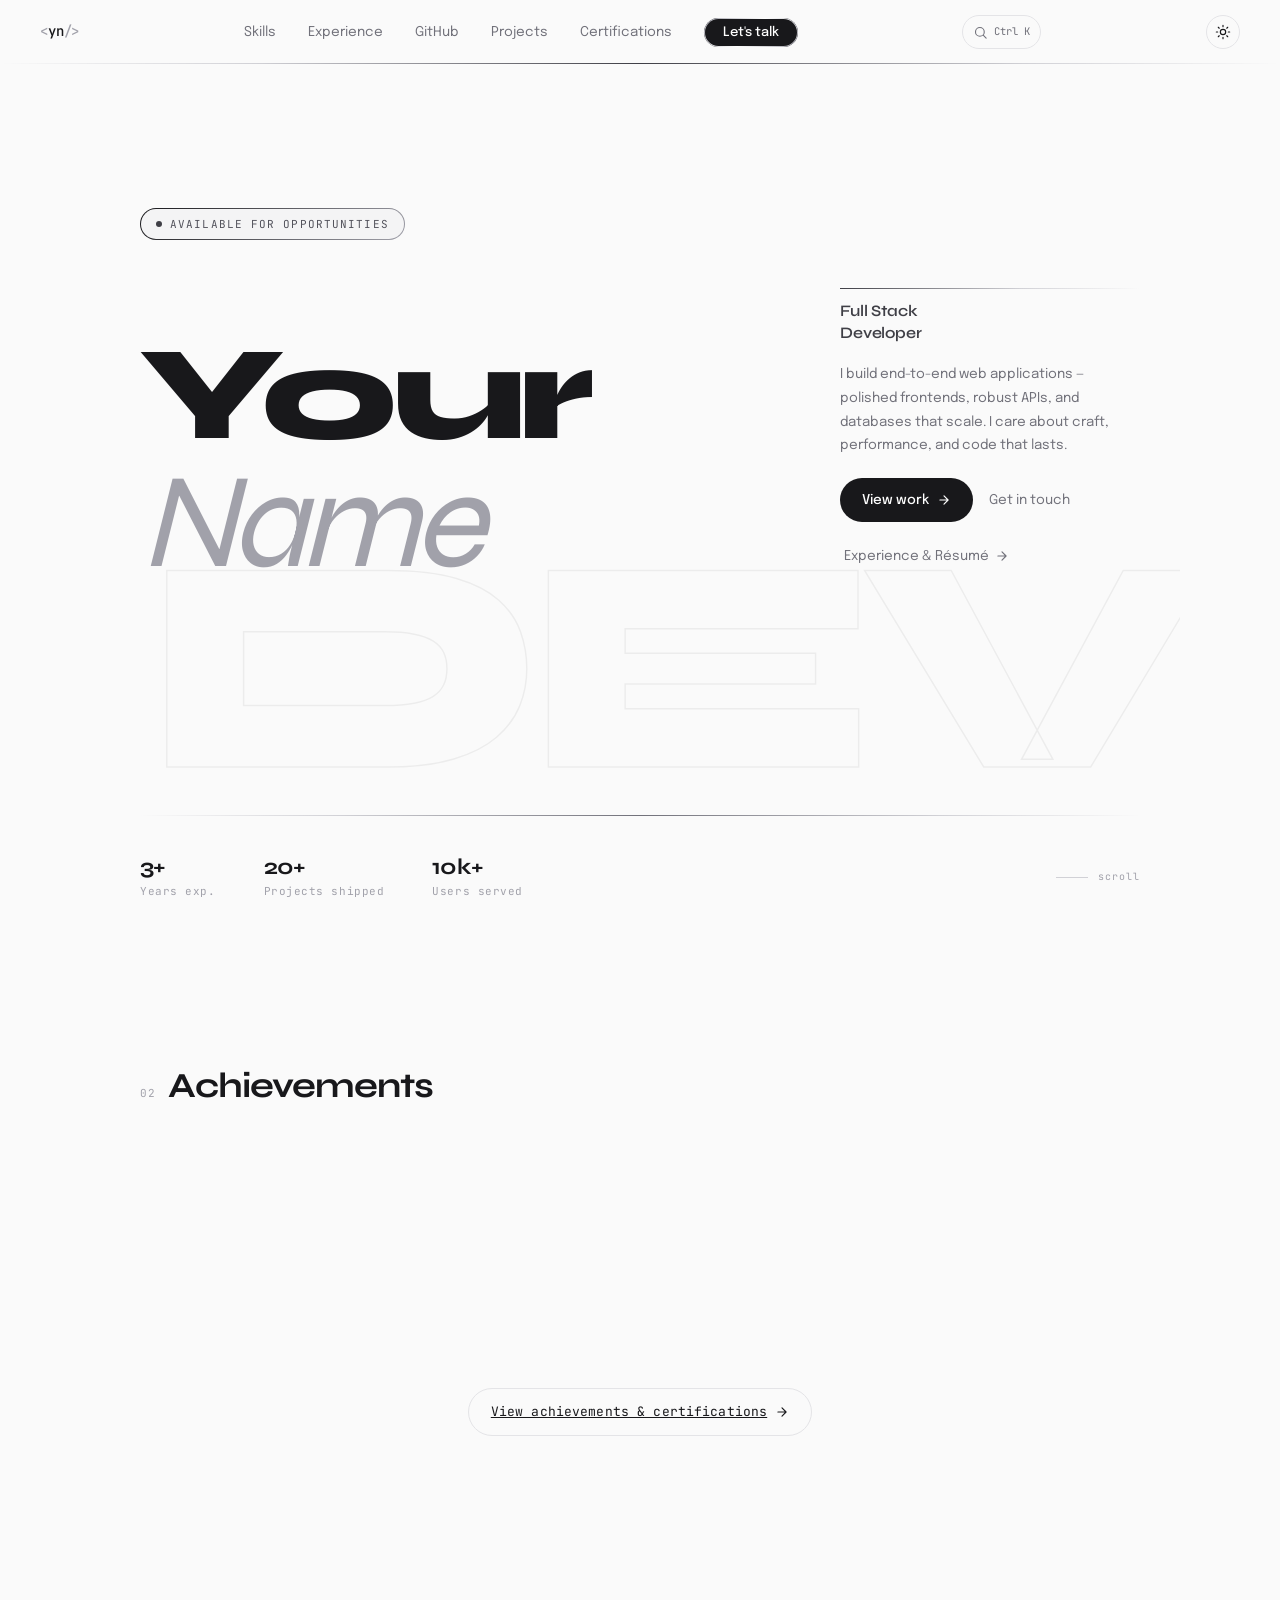
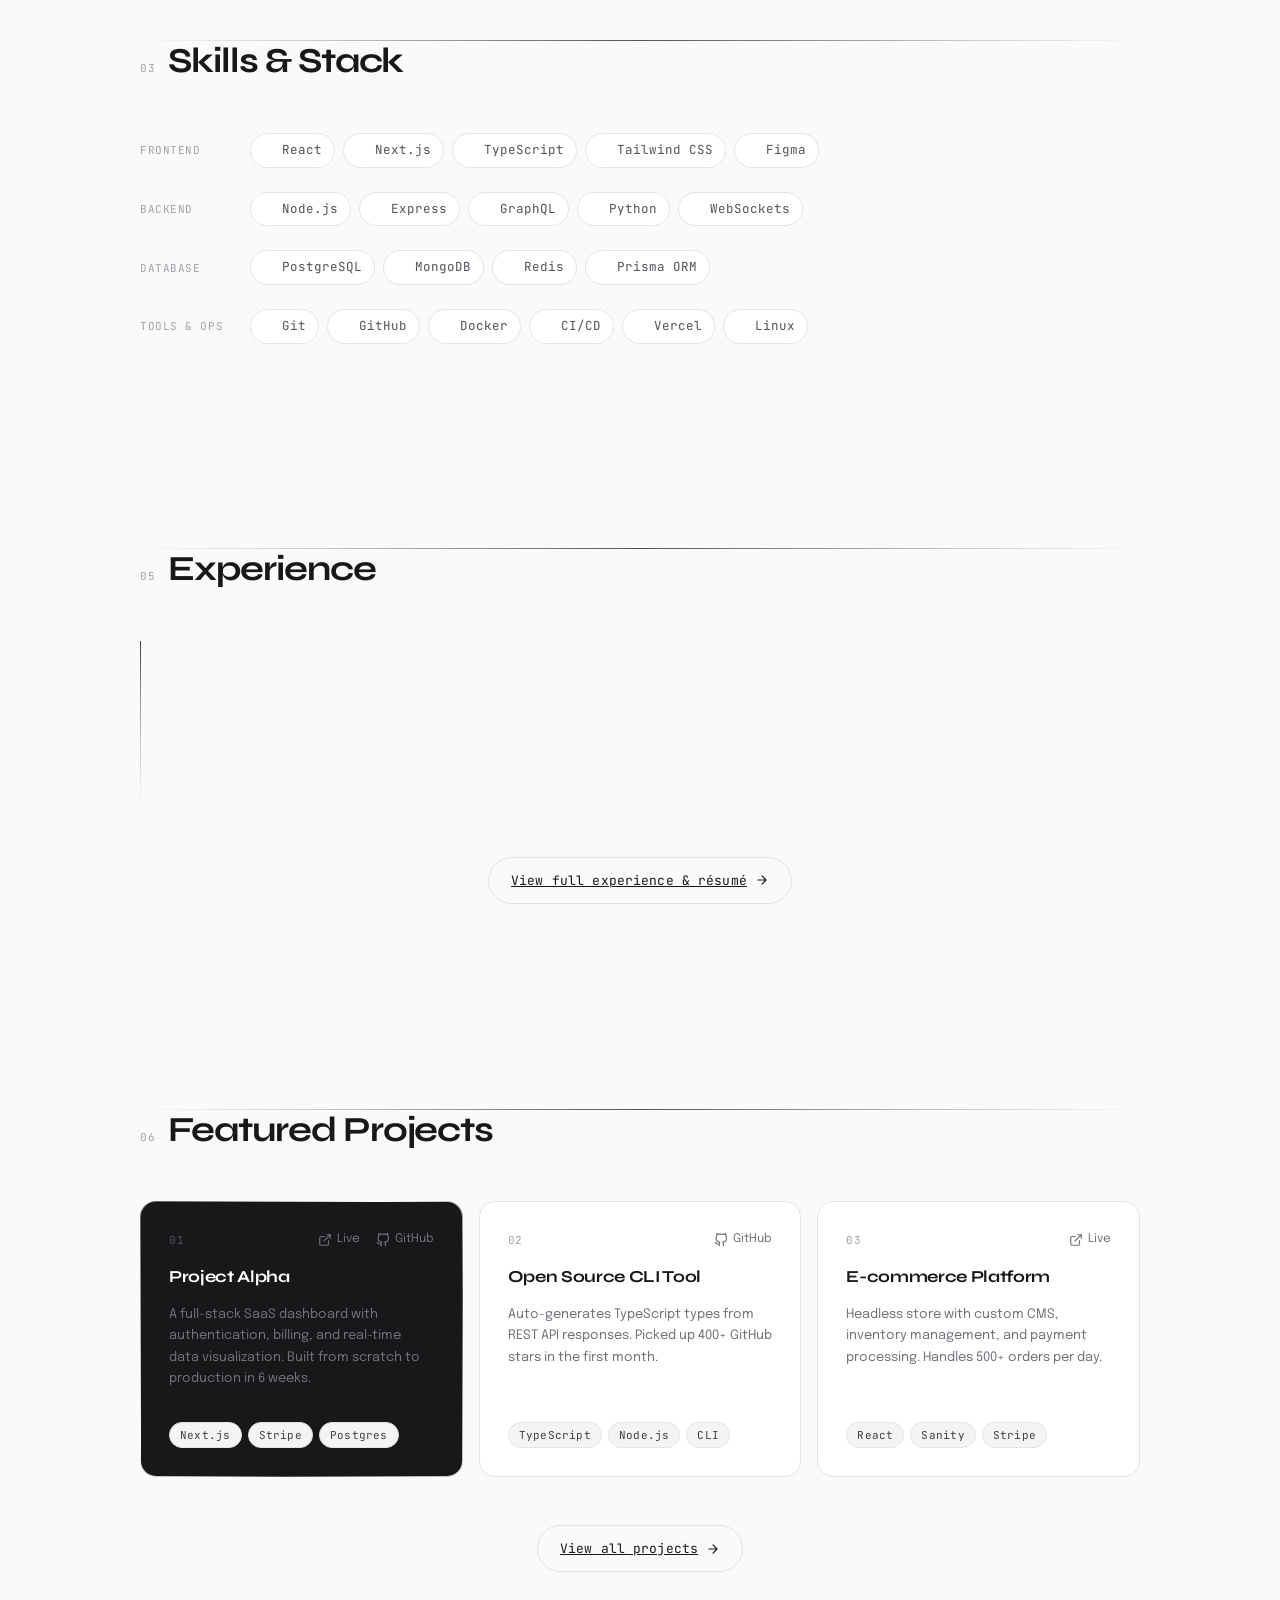
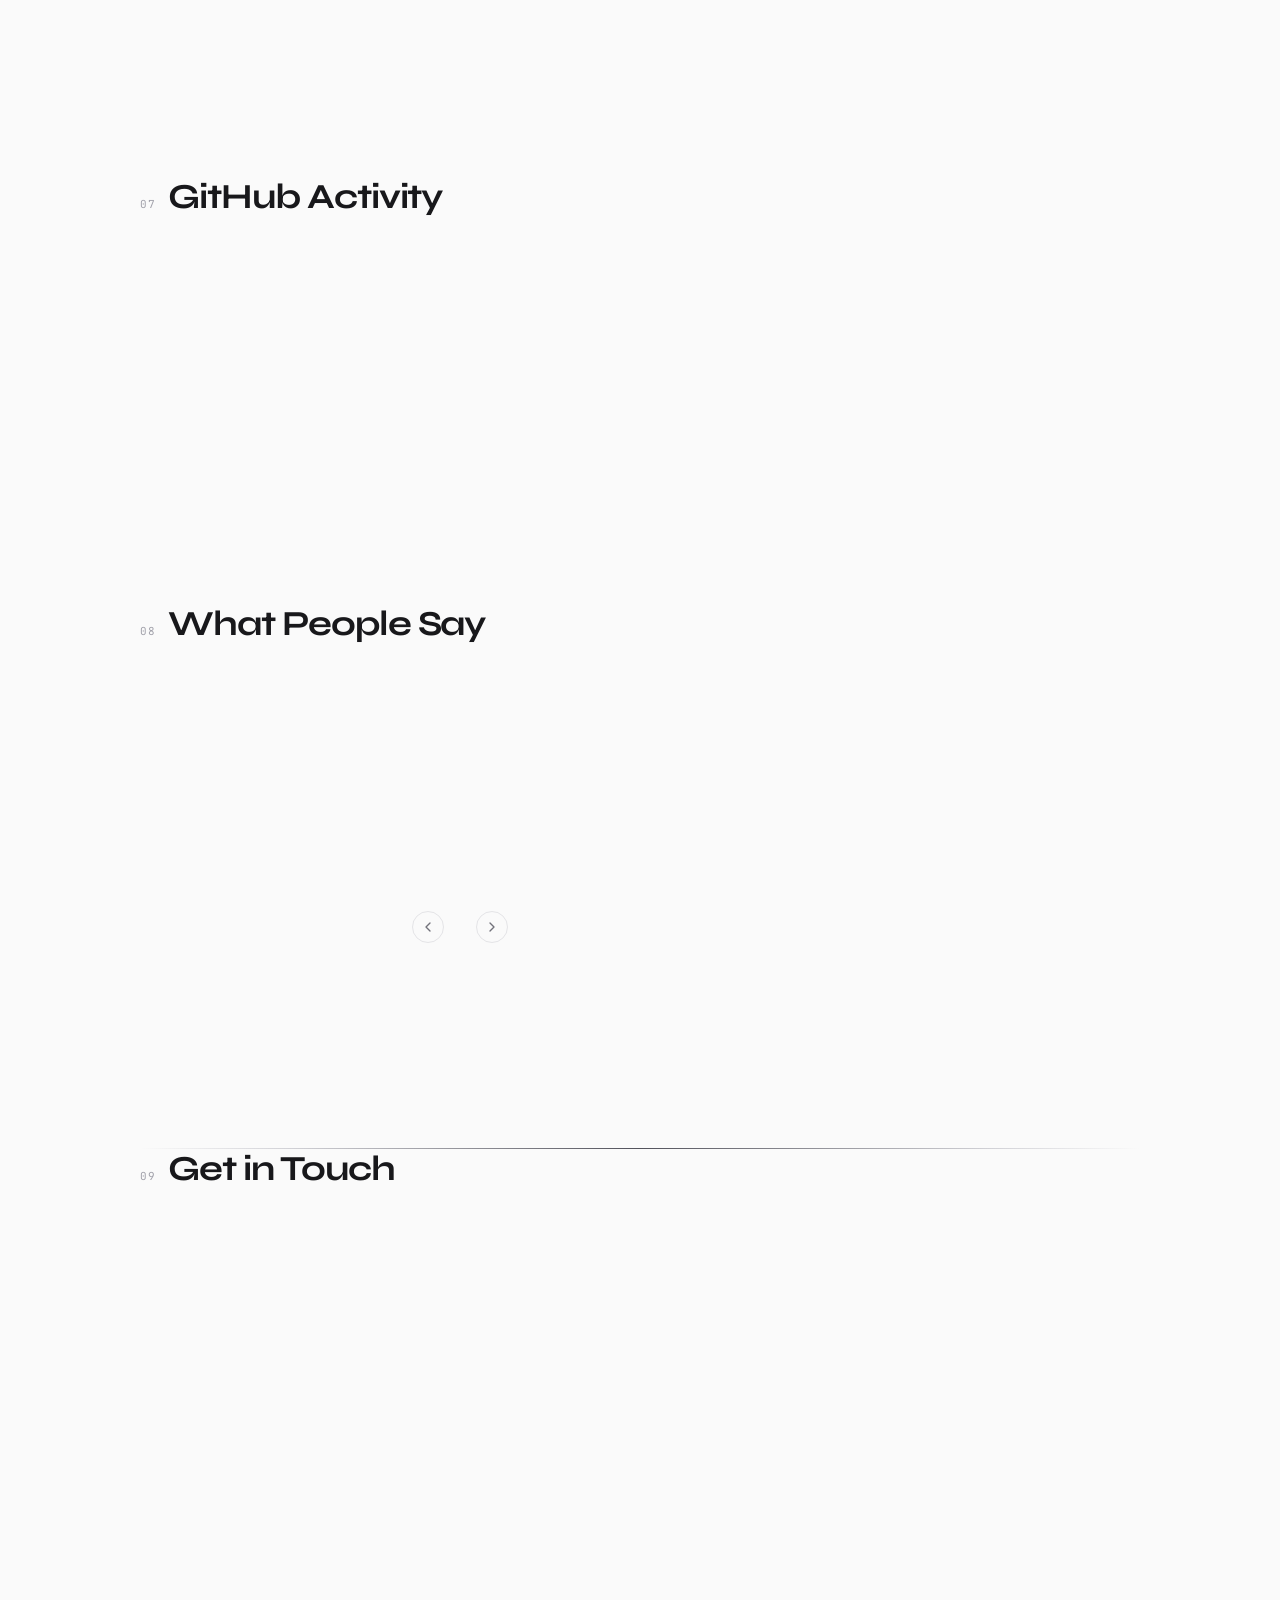
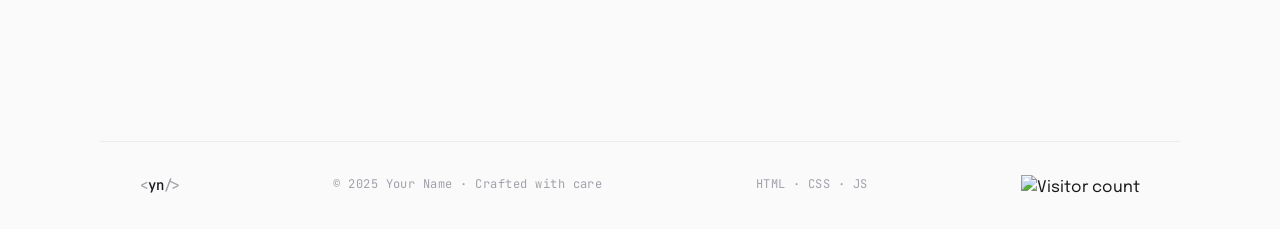
==== index.html @ a0e1646e "first commit" ====
<!DOCTYPE html>
<!--
  ═══════════════════════════════════════════════════════
  index.html — Portfolio Entry Point
  Author   : Your Name
  Purpose  : Part of a multi-page portfolio (split from a single
             long-scroll page so Projects, Certifications, and
             Experience each get their own dedicated page instead
             of competing for space on Home).
  ═══════════════════════════════════════════════════════
-->
<html lang="en">
<head>
  <meta charset="UTF-8" />
  <meta name="viewport" content="width=device-width, initial-scale=1.0" />

  <title>Your Name | Full Stack Developer</title>
  <meta name="description" content="Full Stack Developer specializing in building scalable, elegant web applications with React, Node.js, and PostgreSQL. Available for freelance and full-time opportunities." />
  <meta name="keywords" content="full stack developer, web developer, React, Node.js, JavaScript, TypeScript, PostgreSQL, portfolio, freelance developer" />
  <meta name="author"    content="Your Name" />
  <meta name="robots"    content="index, follow" />
  <link rel="canonical"  href="https://yourportfolio.com/" />

  <meta property="og:type"        content="website" />
  <meta property="og:url"         content="https://yourportfolio.com/" />
  <meta property="og:title"       content="Your Name | Full Stack Developer" />
  <meta property="og:description" content="Full Stack Developer building scalable, elegant web applications. Available for freelance and full-time work." />
  <meta property="og:image"       content="https://yourportfolio.com/og-image.png" />
  <meta property="og:locale"      content="en_US" />
  <meta property="og:site_name"   content="Your Name Portfolio" />

  <meta name="twitter:card"      content="summary_large_image" />
  <meta name="twitter:url"       content="https://yourportfolio.com/" />
  <meta name="twitter:title"     content="Your Name | Full Stack Developer" />
  <meta name="twitter:description" content="Full Stack Developer building scalable, elegant web applications. Available for freelance and full-time work." />
  <meta name="twitter:image"     content="https://yourportfolio.com/og-image.png" />
  <meta name="twitter:image:alt" content="Your Name — Full Stack Developer portfolio" />

  <script type="application/ld+json">
  {
    "@context": "https://schema.org",
    "@type": "Person",
    "name": "Your Name",
    "url": "https://yourportfolio.com",
    "jobTitle": "Full Stack Developer",
    "description": "Full Stack Developer specializing in React, Node.js, and PostgreSQL.",
    "knowsAbout": ["React", "Node.js", "TypeScript", "PostgreSQL", "Docker"],
    "sameAs": [
      "https://github.com/yourusername",
      "https://linkedin.com/in/yourusername"
    ]
  }
  </script>

  <link rel="preconnect" href="https://fonts.googleapis.com" />
  <link rel="preconnect" href="https://fonts.gstatic.com" crossorigin />
  <link href="https://fonts.googleapis.com/css2?family=Syne:wght@400;500;600;700;800&family=Epilogue:ital,wght@0,300;0,400;0,500;1,300;1,400&family=JetBrains+Mono:wght@400;500&display=swap"
        rel="stylesheet" />

  <meta name="theme-color" content="#fafafa" />
  <script src="https://cdn.jsdelivr.net/npm/@emailjs/browser@4/dist/email.min.js"></script>

  <link rel="stylesheet" href="style.css" />
</head>
<body>

  <nav role="navigation" aria-label="Main navigation">

    <!-- Logo / home link — wraps in <a> so it's keyboard-focusable -->
    <a class="nav-logo" href="#hero">
      <span class="logo-bracket">&lt;</span>yn<span class="logo-bracket">/&gt;</span>
    </a>

    <!--
      Nav links list. On Home, in-page sections use "#anchor" hrefs;
      elsewhere they point at "index.html#anchor" or a dedicated page
      (e.g. "projects.html") since that content no longer lives here.
    -->
    <ul class="nav-links" id="navLinks">
      <li><a href="#skills">Skills</a></li>
      <li><a href="experience.html">Experience</a></li>
      <li><a href="#github">GitHub</a></li>
      <li><a href="projects.html">Projects</a></li>
      <li><a href="certifications.html">Certifications</a></li>
      <li><a href="#contact" class="nav-cta">Let's talk</a></li>
    </ul>

    <button class="cmdk-trigger" id="cmdkTrigger" aria-label="Open command palette (Ctrl+K)">
      <svg width="15" height="15" viewBox="0 0 24 24" fill="none" stroke="currentColor"
           stroke-width="1.75" stroke-linecap="round" stroke-linejoin="round" aria-hidden="true">
        <circle cx="11" cy="11" r="7"/>
        <path d="M21 21l-4.3-4.3"/>
      </svg>
      <span class="cmdk-trigger-kbd">Ctrl K</span>
    </button>

    <button class="theme-toggle" id="themeToggle"
            aria-label="Toggle dark mode" aria-pressed="false">
      <svg class="icon-sun" width="16" height="16" viewBox="0 0 24 24" fill="none"
           stroke="currentColor" stroke-width="1.75" stroke-linecap="round" stroke-linejoin="round" aria-hidden="true">
        <circle cx="12" cy="12" r="4"/>
        <path d="M12 2v2M12 20v2M4.93 4.93l1.41 1.41M17.66 17.66l1.41 1.41M2 12h2M20 12h2M4.93 19.07l1.41-1.41M17.66 6.34l1.41-1.41"/>
      </svg>
      <svg class="icon-moon" width="16" height="16" viewBox="0 0 24 24" fill="none"
           stroke="currentColor" stroke-width="1.75" stroke-linecap="round" stroke-linejoin="round" aria-hidden="true">
        <path d="M21 12.79A9 9 0 1 1 11.21 3 7 7 0 0 0 21 12.79z"/>
      </svg>
    </button>

    <button class="hamburger" id="hamburger"
            aria-label="Toggle navigation menu"
            aria-expanded="false">
      <span></span>
      <span></span>
      <span></span>
    </button>

  </nav>

  <main>

<!-- ══════════════════════════════════════
         SECTION 01 — HERO
         The first thing visitors see. Full-viewport height.
         aria-labelledby="hero-name" → the h1 acts as the section's label
         for screen readers, so it reads "hero-name: Your Name" as a landmark.
    ══════════════════════════════════════ -->
    <section id="hero" aria-labelledby="hero-name">

      <!-- Large decorative "DEV" text rendered in CSS as outline-only.
           aria-hidden → purely visual, no semantic meaning -->
      <div class="hero-bg-text" aria-hidden="true">DEV</div>

      <!-- Two-column content grid: name (left) + description panel (right) -->
      <div class="hero-content">

        <!-- Availability status badge with animated dot -->
        <div class="hero-badge">
          <span class="badge-dot"></span>
          Available for opportunities
        </div>

        <!--
          h1 — THE most important SEO element on the page.
          Only one h1 per page. Contains your name (primary keyword for
          personal branding). The <em> creates the italic visual split.
          id="hero-name" → referenced by section's aria-labelledby
        -->
        <h1 id="hero-name" class="hero-name">
          Your<br /><em>Name</em>
        </h1>

        <!-- Right panel: role title, bio, and CTA buttons -->
        <div class="hero-right">

          <!-- Job title — <p> not <h2> since it's decorative, not structural -->
          <p class="hero-role">Full Stack<br />Developer</p>

          <!-- Short bio — keep this punchy, under 30 words -->
          <p class="hero-desc">
            I build end-to-end web applications — polished frontends, robust APIs,
            and databases that scale. I care about craft, performance, and code that lasts.
          </p>

          <!-- Call-to-action buttons -->
          <div class="hero-actions">
            <!-- Primary CTA → leads to Projects section -->
            <a href="#projects" class="btn-primary">
              View work
              <!-- Arrow icon — aria-hidden since the text already describes the action -->
              <svg width="14" height="14" viewBox="0 0 24 24" fill="none"
                   stroke="currentColor" stroke-width="2"
                   stroke-linecap="round" stroke-linejoin="round"
                   aria-hidden="true">
                <path d="M5 12h14M12 5l7 7-7 7"/>
              </svg>
            </a>
            <!-- Secondary CTA → smooth-scrolls to Contact section -->
            <a href="#contact" class="btn-ghost">Get in touch</a>
            <!--
              MULTI-PAGE ADDITION: résumé download now lives on the
              dedicated Experience page (it reads the full job timeline
              to build itself, which no longer lives here on Home) —
              this button just links there instead of calling
              window.print() directly. See experience.html.
            -->
            <a href="experience.html" class="btn-ghost">
              Experience &amp; Résumé
              <svg width="14" height="14" viewBox="0 0 24 24" fill="none"
                   stroke="currentColor" stroke-width="2"
                   stroke-linecap="round" stroke-linejoin="round"
                   aria-hidden="true">
                <path d="M5 12h14M12 5l7 7-7 7"/>
              </svg>
            </a>
          </div>

        </div><!-- /hero-right -->
      </div><!-- /hero-content -->

      <!-- Stats bar + scroll indicator at bottom of hero -->
      <div class="hero-footer">
        <!-- Quick social-proof numbers -->
        <div class="hero-stat">
          <span class="stat-num">3+</span>
          <span class="stat-label">Years exp.</span>
        </div>
        <div class="hero-stat">
          <span class="stat-num">20+</span>
          <span class="stat-label">Projects shipped</span>
        </div>
        <div class="hero-stat">
          <span class="stat-num">10k+</span>
          <span class="stat-label">Users served</span>
        </div>
        <!-- Animated scroll cue — hidden on very small screens (CSS) -->
        <div class="scroll-hint">
          <span class="scroll-line"></span>
          <span>scroll</span>
        </div>
      </div><!-- /hero-footer -->

    </section><!-- /hero -->


    
<!-- ══════════════════════════════════════
         SECTION 02 — ACHIEVEMENTS (Level 5)
         A quick, scannable credibility strip right after the hero —
         before asking anyone to read the full Skills/Experience detail.
         Each badge "unlocks" (pops in) once scrolled into view, staggered
         left-to-right — see initAchievementsReveal() in main.js.
    ══════════════════════════════════════ -->
    <section id="achievements" aria-labelledby="achievements-heading">

      <div class="section-header">
        <span class="section-num">02</span>
        <h2 id="achievements-heading">Achievements</h2>
      </div>

      <!--
        Icons are inline SVG (same stroke-based style as every other
        icon on this page) instead of emoji — emoji render inconsistently
        across OSes/browsers and read as less polished on a professional
        portfolio.
      -->
      <div class="achievements-strip">

        <div class="achievement-badge">
          <div class="achievement-icon" aria-hidden="true">
            <svg width="22" height="22" viewBox="0 0 24 24" fill="none" stroke="currentColor" stroke-width="1.75" stroke-linecap="round" stroke-linejoin="round">
              <path d="M8.5 14.5A2.5 2.5 0 0 0 11 12c0-1.38-.5-2-1-3-1.072-2.143-.224-4.054 2-6 .5 2.5 2 4.9 4 6.5 2 1.6 3 3.5 3 5.5a7 7 0 1 1-14 0c0-1.153.433-2.294 1-3a2.5 2.5 0 0 0 2.5 2.5z"/>
            </svg>
          </div>
          <h3 class="achievement-title">100 Days of Code</h3>
          <p class="achievement-desc">Shipped something and posted about it every day for over 3 months straight.</p>
        </div>

        <div class="achievement-badge">
          <div class="achievement-icon" aria-hidden="true">
            <svg width="22" height="22" viewBox="0 0 24 24" fill="none" stroke="currentColor" stroke-width="1.75" stroke-linecap="round" stroke-linejoin="round">
              <line x1="6" y1="3" x2="6" y2="15"/>
              <circle cx="18" cy="6" r="3"/>
              <circle cx="6" cy="18" r="3"/>
              <path d="M18 9a9 9 0 0 1-9 9"/>
            </svg>
          </div>
          <h3 class="achievement-title">Open Source Contributor</h3>
          <p class="achievement-desc">Published a CLI tool as open source — see the case study on the <a href="projects.html">Projects page</a>.</p>
        </div>

        <div class="achievement-badge">
          <div class="achievement-icon" aria-hidden="true">
            <svg width="22" height="22" viewBox="0 0 24 24" fill="none" stroke="currentColor" stroke-width="1.75" stroke-linecap="round" stroke-linejoin="round">
              <path d="M12 2v6M12 22v-6M4.93 4.93l4.24 4.24M14.83 14.83l4.24 4.24M2 12h6M16 12h6M4.93 19.07l4.24-4.24M14.83 9.17l4.24-4.24"/>
            </svg>
          </div>
          <h3 class="achievement-title">4 Portfolio Iterations</h3>
          <p class="achievement-desc">Rebuilt this site top-to-bottom four times, chasing a genuinely better version each time.</p>
        </div>

        <div class="achievement-badge">
          <div class="achievement-icon" aria-hidden="true">
            <svg width="22" height="22" viewBox="0 0 24 24" fill="none" stroke="currentColor" stroke-width="1.75" stroke-linecap="round" stroke-linejoin="round">
              <path d="M13 2L3 14h9l-1 8 10-12h-9l1-8z"/>
            </svg>
          </div>
          <h3 class="achievement-title">Hackathon Ready</h3>
          <p class="achievement-desc">Missed my first hackathon window — used the momentum to level up this portfolio instead.</p>
        </div>

      </div><!-- /achievements-strip -->
    
      <div class="teaser-cta">
        <a class="teaser-cta-link" href="certifications.html">
          View achievements &amp; certifications
          <svg width="14" height="14" viewBox="0 0 24 24" fill="none" stroke="currentColor" stroke-width="2" stroke-linecap="round" stroke-linejoin="round" aria-hidden="true">
            <path d="M5 12h14M12 5l7 7-7 7"/>
          </svg>
        </a>
      </div>
    </section><!-- /achievements -->


    
<!-- ══════════════════════════════════════
         SECTION — SKILLS (Home teaser)
         MULTI-PAGE ADDITION: replaces the old 4-card proficiency grid
         with a compact, grouped icon strip. There's no dedicated Skills
         page to link out to — this simplified view *is* the whole
         thing, just without the self-rated 1-5 bars, which didn't earn
         their space back on a page meant to convert, not audit.
         syncSkillIcons() in main.js still rebuilds each icon's src on
         theme toggle via the same data-icon attribute as before.
    ══════════════════════════════════════ -->
    <section id="skills" aria-labelledby="skills-heading">

      <div class="section-header">
        <span class="section-num">03</span>
        <h2 id="skills-heading">Skills &amp; Stack</h2>
      </div>

      <div class="skills-strip">
        <div class="skills-strip-group">
          <span class="skills-strip-label">Frontend</span>
          <span class="skills-strip-chips">
          <span class="skill-chip">
            <img class="skill-chip-icon skill-row-icon" data-icon="react" src="https://skillicons.dev/icons?i=react&theme=light" alt="" width="16" height="16" loading="lazy" />
            React
          </span>
          <span class="skill-chip">
            <img class="skill-chip-icon skill-row-icon" data-icon="nextjs" src="https://skillicons.dev/icons?i=nextjs&theme=light" alt="" width="16" height="16" loading="lazy" />
            Next.js
          </span>
          <span class="skill-chip">
            <img class="skill-chip-icon skill-row-icon" data-icon="ts" src="https://skillicons.dev/icons?i=ts&theme=light" alt="" width="16" height="16" loading="lazy" />
            TypeScript
          </span>
          <span class="skill-chip">
            <img class="skill-chip-icon skill-row-icon" data-icon="tailwind" src="https://skillicons.dev/icons?i=tailwind&theme=light" alt="" width="16" height="16" loading="lazy" />
            Tailwind CSS
          </span>
          <span class="skill-chip">
            <img class="skill-chip-icon skill-row-icon" data-icon="figma" src="https://skillicons.dev/icons?i=figma&theme=light" alt="" width="16" height="16" loading="lazy" />
            Figma
          </span>
          </span>
        </div>

        <div class="skills-strip-group">
          <span class="skills-strip-label">Backend</span>
          <span class="skills-strip-chips">
          <span class="skill-chip">
            <img class="skill-chip-icon skill-row-icon" data-icon="nodejs" src="https://skillicons.dev/icons?i=nodejs&theme=light" alt="" width="16" height="16" loading="lazy" />
            Node.js
          </span>
          <span class="skill-chip">
            <img class="skill-chip-icon skill-row-icon" data-icon="express" src="https://skillicons.dev/icons?i=express&theme=light" alt="" width="16" height="16" loading="lazy" />
            Express
          </span>
          <span class="skill-chip">
            <img class="skill-chip-icon skill-row-icon" data-icon="graphql" src="https://skillicons.dev/icons?i=graphql&theme=light" alt="" width="16" height="16" loading="lazy" />
            GraphQL
          </span>
          <span class="skill-chip">
            <img class="skill-chip-icon skill-row-icon" data-icon="py" src="https://skillicons.dev/icons?i=py&theme=light" alt="" width="16" height="16" loading="lazy" />
            Python
          </span>
          <span class="skill-chip">
            <img class="skill-chip-icon skill-row-icon" data-icon="socketio" src="https://skillicons.dev/icons?i=socketio&theme=light" alt="" width="16" height="16" loading="lazy" />
            WebSockets
          </span>
          </span>
        </div>

        <div class="skills-strip-group">
          <span class="skills-strip-label">Database</span>
          <span class="skills-strip-chips">
          <span class="skill-chip">
            <img class="skill-chip-icon skill-row-icon" data-icon="postgres" src="https://skillicons.dev/icons?i=postgres&theme=light" alt="" width="16" height="16" loading="lazy" />
            PostgreSQL
          </span>
          <span class="skill-chip">
            <img class="skill-chip-icon skill-row-icon" data-icon="mongodb" src="https://skillicons.dev/icons?i=mongodb&theme=light" alt="" width="16" height="16" loading="lazy" />
            MongoDB
          </span>
          <span class="skill-chip">
            <img class="skill-chip-icon skill-row-icon" data-icon="redis" src="https://skillicons.dev/icons?i=redis&theme=light" alt="" width="16" height="16" loading="lazy" />
            Redis
          </span>
          <span class="skill-chip">
            <img class="skill-chip-icon skill-row-icon" data-icon="prisma" src="https://skillicons.dev/icons?i=prisma&theme=light" alt="" width="16" height="16" loading="lazy" />
            Prisma ORM
          </span>
          </span>
        </div>

        <div class="skills-strip-group">
          <span class="skills-strip-label">Tools &amp; Ops</span>
          <span class="skills-strip-chips">
          <span class="skill-chip">
            <img class="skill-chip-icon skill-row-icon" data-icon="git" src="https://skillicons.dev/icons?i=git&theme=light" alt="" width="16" height="16" loading="lazy" />
            Git
          </span>
          <span class="skill-chip">
            <img class="skill-chip-icon skill-row-icon" data-icon="github" src="https://skillicons.dev/icons?i=github&theme=light" alt="" width="16" height="16" loading="lazy" />
            GitHub
          </span>
          <span class="skill-chip">
            <img class="skill-chip-icon skill-row-icon" data-icon="docker" src="https://skillicons.dev/icons?i=docker&theme=light" alt="" width="16" height="16" loading="lazy" />
            Docker
          </span>
          <span class="skill-chip">
            <img class="skill-chip-icon skill-row-icon" data-icon="actions" src="https://skillicons.dev/icons?i=actions&theme=light" alt="" width="16" height="16" loading="lazy" />
            CI/CD
          </span>
          <span class="skill-chip">
            <img class="skill-chip-icon skill-row-icon" data-icon="vercel" src="https://skillicons.dev/icons?i=vercel&theme=light" alt="" width="16" height="16" loading="lazy" />
            Vercel
          </span>
          <span class="skill-chip">
            <img class="skill-chip-icon skill-row-icon" data-icon="linux" src="https://skillicons.dev/icons?i=linux&theme=light" alt="" width="16" height="16" loading="lazy" />
            Linux
          </span>
          </span>
        </div>
      </div><!-- /skills-strip -->
    </section><!-- /skills -->


    
<!-- ══════════════════════════════════════
         SECTION — EXPERIENCE (Home teaser)
         MULTI-PAGE ADDITION: shows only the current role. The full
         reverse-chronological timeline (plus every past role's Key
         achievements toggle, plus the downloadable résumé) lives on
         the dedicated Experience page — see experience.html.
    ══════════════════════════════════════ -->
    <section id="experience" aria-labelledby="exp-heading">

      <div class="section-header">
        <span class="section-num">05</span>
        <h2 id="exp-heading">Experience</h2>
      </div>

      <div class="timeline">
<article class="exp-item exp-item--current fade-in">
          <!-- Numbered badge on the timeline line -->
          <div class="exp-badge" aria-hidden="true">01</div>
          <!-- Role title + date range on same row, wraps on mobile -->
          <div class="exp-meta">
            <h3 class="exp-role">
              Full Stack Developer
              <span class="exp-current-tag">Current</span>
            </h3>
            <span class="exp-period">2023 — Present</span>
          </div>
          <p class="exp-company">Company Name · Full-time</p>
          <p class="exp-desc">
            Built and maintained multiple client-facing applications from scratch.
            Led frontend architecture decisions, optimized API response times by 40%,
            and shipped a real-time notification system used by 10k+ users.
          </p>
          <!-- Tech stack tags for this role -->
          <div class="exp-tags">
            <span class="tag">React</span>
            <span class="tag">Node.js</span>
            <span class="tag">PostgreSQL</span>
            <span class="tag">Docker</span>
          </div>

          <!--
            KEY ACHIEVEMENTS — Level 4.1 addition
            Collapsed by default; tapping the toggle reveals 2-3 concrete,
            specific wins beyond the one-paragraph summary above. Same
            0fr→1fr grid animation as the case study accordion, for the
            same reason: no JS height-measuring needed.
          -->
        </article>
      </div><!-- /timeline -->

      <div class="teaser-cta">
        <a class="teaser-cta-link" href="experience.html">
          View full experience &amp; résumé
          <svg width="14" height="14" viewBox="0 0 24 24" fill="none" stroke="currentColor" stroke-width="2" stroke-linecap="round" stroke-linejoin="round" aria-hidden="true">
            <path d="M5 12h14M12 5l7 7-7 7"/>
          </svg>
        </a>
      </div>
    </section><!-- /experience -->


    
    <!-- ══════════════════════════════════════
         SECTION — PROJECTS (Home teaser)
         MULTI-PAGE ADDITION: shows featured projects only, with case
         study buttons removed — the full grid (with category filters
         and every case study) lives on the dedicated Projects page.
    ══════════════════════════════════════ -->
    <section id="projects" aria-labelledby="projects-heading">

      <div class="section-header">
        <span class="section-num">06</span>
        <h2 id="projects-heading">Featured Projects</h2>
      </div>

      <div class="projects-grid">
<article class="project-card project-card--featured" data-category="fullstack frontend backend">
          <div class="project-header">
            <span class="project-num">01</span>
            <div class="project-links">
              <!-- target="_blank" opens in new tab; rel="noopener" prevents
                   the new tab from accessing window.opener (security best practice) -->
              <a href="#" class="project-link" target="_blank"
                 rel="noopener noreferrer" aria-label="View Project Alpha live site">
                <svg width="14" height="14" viewBox="0 0 24 24" fill="none"
                     stroke="currentColor" stroke-width="2"
                     stroke-linecap="round" stroke-linejoin="round">
                  <path d="M18 13v6a2 2 0 0 1-2 2H5a2 2 0 0 1-2-2V8a2 2 0 0 1 2-2h6"/>
                  <polyline points="15 3 21 3 21 9"/>
                  <line x1="10" y1="14" x2="21" y2="3"/>
                </svg>
                Live
              </a>
              <a href="#" class="project-link" target="_blank"
                 rel="noopener noreferrer" aria-label="View Project Alpha on GitHub">
                <svg width="14" height="14" viewBox="0 0 24 24" fill="none"
                     stroke="currentColor" stroke-width="2"
                     stroke-linecap="round" stroke-linejoin="round">
                  <path d="M9 19c-5 1.5-5-2.5-7-3m14 6v-3.87a3.37 3.37 0 0 0-.94-2.61c3.14-.35 6.44-1.54 6.44-7A5.44 5.44 0 0 0 20 4.77 5.07 5.07 0 0 0 19.91 1S18.73.65 16 2.48a13.38 13.38 0 0 0-7 0C6.27.65 5.09 1 5.09 1A5.07 5.07 0 0 0 5 4.77a5.44 5.44 0 0 0-1.5 3.78c0 5.42 3.3 6.61 6.44 7A3.37 3.37 0 0 0 9 18.13V22"/>
                </svg>
                GitHub
              </a>
            </div>
          </div>
          <h3 class="project-title">Project Alpha</h3>
          <p class="project-desc">
            A full-stack SaaS dashboard with authentication, billing, and real-time
            data visualization. Built from scratch to production in 6 weeks.
          </p>
          <div class="exp-tags">
            <span class="tag">Next.js</span>
            <span class="tag">Stripe</span>
            <span class="tag">Postgres</span>
          </div>
          <!--
            CASE STUDY — Level 4 addition
            The button opens #caseStudyModal and copies in the hidden
            .case-study-content block below it. Kept inside the same
            <article> as its project so the two never drift out of
            sync when cards are reordered or duplicated for new projects.
          -->
        </article>


<article class="project-card" data-category="backend opensource">
          <div class="project-header">
            <span class="project-num">02</span>
            <div class="project-links">
              <a href="#" class="project-link" target="_blank"
                 rel="noopener noreferrer" aria-label="View CLI Tool on GitHub">
                <svg width="14" height="14" viewBox="0 0 24 24" fill="none"
                     stroke="currentColor" stroke-width="2"
                     stroke-linecap="round" stroke-linejoin="round">
                  <path d="M9 19c-5 1.5-5-2.5-7-3m14 6v-3.87a3.37 3.37 0 0 0-.94-2.61c3.14-.35 6.44-1.54 6.44-7A5.44 5.44 0 0 0 20 4.77 5.07 5.07 0 0 0 19.91 1S18.73.65 16 2.48a13.38 13.38 0 0 0-7 0C6.27.65 5.09 1 5.09 1A5.07 5.07 0 0 0 5 4.77a5.44 5.44 0 0 0-1.5 3.78c0 5.42 3.3 6.61 6.44 7A3.37 3.37 0 0 0 9 18.13V22"/>
                </svg>
                GitHub
              </a>
            </div>
          </div>
          <h3 class="project-title">Open Source CLI Tool</h3>
          <p class="project-desc">
            Auto-generates TypeScript types from REST API responses.
            Picked up 400+ GitHub stars in the first month.
          </p>
          <div class="exp-tags">
            <span class="tag">TypeScript</span>
            <span class="tag">Node.js</span>
            <span class="tag">CLI</span>
          </div>
        </article>


<article class="project-card" data-category="frontend fullstack">
          <div class="project-header">
            <span class="project-num">03</span>
            <div class="project-links">
              <a href="#" class="project-link" target="_blank"
                 rel="noopener noreferrer" aria-label="View E-commerce Platform live site">
                <svg width="14" height="14" viewBox="0 0 24 24" fill="none"
                     stroke="currentColor" stroke-width="2"
                     stroke-linecap="round" stroke-linejoin="round">
                  <path d="M18 13v6a2 2 0 0 1-2 2H5a2 2 0 0 1-2-2V8a2 2 0 0 1 2-2h6"/>
                  <polyline points="15 3 21 3 21 9"/>
                  <line x1="10" y1="14" x2="21" y2="3"/>
                </svg>
                Live
              </a>
            </div>
          </div>
          <h3 class="project-title">E-commerce Platform</h3>
          <p class="project-desc">
            Headless store with custom CMS, inventory management, and payment processing.
            Handles 500+ orders per day.
          </p>
          <div class="exp-tags">
            <span class="tag">React</span>
            <span class="tag">Sanity</span>
            <span class="tag">Stripe</span>
          </div>
        </article>


      </div><!-- /projects-grid -->

      <div class="teaser-cta">
        <a class="teaser-cta-link" href="projects.html">
          View all projects
          <svg width="14" height="14" viewBox="0 0 24 24" fill="none" stroke="currentColor" stroke-width="2" stroke-linecap="round" stroke-linejoin="round" aria-hidden="true">
            <path d="M5 12h14M12 5l7 7-7 7"/>
          </svg>
        </a>
      </div>
    </section><!-- /projects -->


    
<!-- ══════════════════════════════════════
         SECTION 04 — GITHUB ACTIVITY (Level 4)
         Live data pulled client-side from the public GitHub REST API
         (no auth token — unauthenticated requests are capped at 60/hr
         per IP, which is plenty for a personal portfolio's traffic).
         See initGithubStats() in main.js. Degrades to a plain
         "view on GitHub" link if the fetch fails or rate-limits.
    ══════════════════════════════════════ -->
    <section id="github" aria-labelledby="github-heading">

      <div class="section-header">
        <span class="section-num">07</span>
        <h2 id="github-heading">GitHub Activity</h2>
      </div>

      <!--
        GITHUB_USERNAME is set once in main.js (top of initGithubStats)
        — change it there, not here, if this template gets reused.
      -->
      <div class="github-card fade-in" id="githubCard">

        <!-- Skeleton/loading state — shown until the fetch resolves,
             swapped out by JS once real data (or an error) arrives -->
        <div class="github-loading" id="githubLoading">
          <div class="gh-skel gh-skel--avatar"></div>
          <div class="gh-skel-lines">
            <div class="gh-skel gh-skel--line" style="width:40%"></div>
            <div class="gh-skel gh-skel--line" style="width:70%"></div>
          </div>
        </div>

        <!-- Populated by JS on success; hidden (display:none) until then -->
        <div class="github-body" id="githubBody" hidden>

          <div class="github-profile">
            <img class="github-avatar" id="githubAvatar" src="" alt="" width="56" height="56" />
            <div>
              <p class="github-name" id="githubName">—</p>
              <a class="github-handle" id="githubHandle" href="#" target="_blank" rel="noopener">—</a>
            </div>
            <a class="btn-ghost github-follow" id="githubFollow" href="#" target="_blank" rel="noopener">
              Follow
            </a>
          </div>

          <!--
            CONTRIBUTION GRAPH — Level 4.1 refinement
            Was previously a static <img> from ghchart.rshah.org, but that
            service only ever renders a fixed "last 12 months" image — no
            way to narrow the range. Replaced with a custom-built calendar:
            we fetch raw daily contribution counts as JSON from
            github-contributions-api.jogruber.de (a free, public, no-auth
            mirror of GitHub's contribution data — GitHub's own official
            API only exposes this via authenticated GraphQL, which isn't
            safe to call from a static client-side site), then render our
            own grid of day-cells and filter it entirely in the browser.
            See initContribGraph() / renderContribGrid() in main.js.
          -->
          <div class="github-contrib">
            <div class="contrib-header">
              <p class="github-contrib-label">Contribution activity</p>
              <!--
                Range filter — purely a client-side re-render, no new
                network request. "range" values are in months, "custom"
                reveals the two <input type="month"> pickers below.
              -->
              <div class="contrib-filters" role="group" aria-label="Filter contribution range">
                <button class="contrib-filter-pill" data-range="3">3M</button>
                <button class="contrib-filter-pill active" data-range="6">6M</button>
                <button class="contrib-filter-pill" data-range="12">12M</button>
                <button class="contrib-filter-pill" data-range="custom">Custom</button>
              </div>
            </div>

            <!--
              Shown only when "Custom" is selected. Two buttons, each
              opening the same popover calendar below — tap "From" or
              "To", pick a month off the grid, done. (This replaced an
              earlier version using <select> dropdowns, which worked
              but wasn't the "tap a button, a calendar opens" picker
              feel being asked for.)
            -->
            <div class="contrib-custom-range" id="contribCustomRange" hidden>
              <div class="contrib-range-fields-row">
                <div class="contrib-range-field">
                  <span class="contrib-range-label">From</span>
                  <button type="button" class="contrib-month-btn" id="contribFromBtn"></button>
                </div>
                <div class="contrib-range-field">
                  <span class="contrib-range-label">To</span>
                  <button type="button" class="contrib-month-btn" id="contribToBtn"></button>
                </div>
                <button type="button" class="btn-ghost contrib-apply" id="contribApply">Apply</button>
              </div>

              <!--
                Shared popover — whichever button (From/To) was tapped
                sets initContribGraph()'s `activeField` in main.js, and
                this same panel is reused for both rather than having
                two separate calendars in the DOM.
              -->
              <div class="contrib-month-popover" id="contribMonthPopover" hidden>
                <div class="contrib-month-popover-header">
                  <button type="button" class="contrib-month-nav" id="contribYearPrev" aria-label="Previous year">
                    <svg width="14" height="14" viewBox="0 0 24 24" fill="none" stroke="currentColor" stroke-width="2" stroke-linecap="round" stroke-linejoin="round"><path d="M15 18l-6-6 6-6"/></svg>
                  </button>
                  <span class="contrib-month-popover-year" id="contribPopoverYear"></span>
                  <button type="button" class="contrib-month-nav" id="contribYearNext" aria-label="Next year">
                    <svg width="14" height="14" viewBox="0 0 24 24" fill="none" stroke="currentColor" stroke-width="2" stroke-linecap="round" stroke-linejoin="round"><path d="M9 18l6-6-6-6"/></svg>
                  </button>
                </div>
                <div class="contrib-month-popover-grid" id="contribPopoverGrid"></div>
              </div>
            </div>

            <div class="github-contrib-wrap">
              <div class="gh-skel gh-skel--contrib" id="githubContribSkeleton"></div>
              <div class="contrib-calendar" id="contribCalendar" hidden>
                <div class="contrib-months" id="contribMonths"></div>
                <div class="contrib-grid" id="contribGrid"></div>
              </div>
            </div>

            <!-- Updates on every filter change; also shows the currently
                 tapped/hovered day's exact count (mobile has no hover, so
                 tapping a cell is how this actually gets read on a phone) -->
            <p class="contrib-summary" id="contribSummary" hidden></p>

            <p class="github-contrib-fallback" id="githubContribFallback" hidden>
              Live contribution graph is unavailable right now —
              <a id="githubContribFallbackLink" href="#" target="_blank" rel="noopener">view it on GitHub</a>.
            </p>
          </div>

          <div class="github-stats-row">
            <div class="github-stat">
              <span class="github-stat-num" id="githubRepos">—</span>
              <span class="github-stat-label">Public repos</span>
            </div>
            <div class="github-stat">
              <span class="github-stat-num" id="githubFollowers">—</span>
              <span class="github-stat-label">Followers</span>
            </div>
            <div class="github-stat">
              <span class="github-stat-num" id="githubStars">—</span>
              <span class="github-stat-label">Total stars</span>
            </div>
          </div>

          <!-- Top repos by stars — populated as a list of .github-repo rows -->
          <div class="github-repos" id="githubRepoList" aria-label="Top repositories by stars"></div>

        </div><!-- /github-body -->

        <!-- Shown instead of github-body if the API call fails
             (rate-limited, offline, username typo, etc.) -->
        <div class="github-error" id="githubError" hidden>
          <p>Couldn't load live GitHub stats right now.</p>
          <a href="#" id="githubErrorLink" target="_blank" rel="noopener" class="btn-ghost">
            View profile on GitHub
          </a>
        </div>

      </div><!-- /github-card -->
    </section><!-- /github -->


    
<!-- ══════════════════════════════════════
         SECTION — TESTIMONIALS (Level 5)
         Simple index-based carousel — one slide visible at a time via
         the .active class (not display toggling), so the CSS opacity
         transition has something to animate between. Wired up by
         initTestimonialsCarousel() in main.js: prev/next arrows, dot
         indicators, and basic touch-swipe support since this is meant
         to be demoed on mobile.
    ══════════════════════════════════════ -->
    <section id="testimonials" aria-labelledby="testimonials-heading">

      <div class="section-header">
        <span class="section-num">08</span>
        <h2 id="testimonials-heading">What People Say</h2>
      </div>

      <div class="testimonials-carousel">
        <div class="testimonial-track" id="testimonialsTrack">

          <blockquote class="testimonial-slide">
            <p class="testimonial-quote">
              "Genuinely one of the most reliable people on our hackathon team —
              picked up the backend work nobody else wanted and had it working
              before we'd even finished arguing about the schema."
            </p>
            <footer class="testimonial-author">
              <!--
                Generic silhouette icon, not a photo — deliberately so.
                Pairing a real (or real-looking) human photo with a
                fabricated name + quote is the "fake review" pattern,
                and that risk doesn't go away just because it's meant
                to be swapped later — placeholders have a way of
                slipping into production. Replace this whole <span>
                with a real <img src="..."> once this is a real quote
                from a real person.
              -->
              <span class="testimonial-avatar" aria-hidden="true">
                <svg width="20" height="20" viewBox="0 0 24 24" fill="none" stroke="currentColor" stroke-width="1.75" stroke-linecap="round" stroke-linejoin="round">
                  <path d="M20 21v-2a4 4 0 0 0-4-4H8a4 4 0 0 0-4 4v2"/>
                  <circle cx="12" cy="7" r="4"/>
                </svg>
              </span>
              <span class="testimonial-author-text">
                <span class="testimonial-name">Placeholder Name</span>
                <span class="testimonial-role">Hackathon teammate</span>
              </span>
            </footer>
          </blockquote>

          <blockquote class="testimonial-slide">
            <p class="testimonial-quote">
              "Delivered the storefront rebuild ahead of schedule and actually
              explained the tradeoffs in plain English instead of just
              disappearing into the code. Would work with again."
            </p>
            <footer class="testimonial-author">
              <span class="testimonial-avatar" aria-hidden="true">
                <svg width="20" height="20" viewBox="0 0 24 24" fill="none" stroke="currentColor" stroke-width="1.75" stroke-linecap="round" stroke-linejoin="round">
                  <path d="M20 21v-2a4 4 0 0 0-4-4H8a4 4 0 0 0-4 4v2"/>
                  <circle cx="12" cy="7" r="4"/>
                </svg>
              </span>
              <span class="testimonial-author-text">
                <span class="testimonial-name">Placeholder Client</span>
                <span class="testimonial-role">Freelance client</span>
              </span>
            </footer>
          </blockquote>

          <blockquote class="testimonial-slide">
            <p class="testimonial-quote">
              "Explains things well enough that I actually understood our own
              codebase better after pairing with them for an afternoon."
            </p>
            <footer class="testimonial-author">
              <span class="testimonial-avatar" aria-hidden="true">
                <svg width="20" height="20" viewBox="0 0 24 24" fill="none" stroke="currentColor" stroke-width="1.75" stroke-linecap="round" stroke-linejoin="round">
                  <path d="M20 21v-2a4 4 0 0 0-4-4H8a4 4 0 0 0-4 4v2"/>
                  <circle cx="12" cy="7" r="4"/>
                </svg>
              </span>
              <span class="testimonial-author-text">
                <span class="testimonial-name">Placeholder Classmate</span>
                <span class="testimonial-role">Classmate / study group</span>
              </span>
            </footer>
          </blockquote>

        </div><!-- /testimonial-track -->

        <div class="testimonials-controls">
          <button type="button" class="testimonial-nav" id="testimonialPrev" aria-label="Previous testimonial">
            <svg width="16" height="16" viewBox="0 0 24 24" fill="none" stroke="currentColor" stroke-width="2" stroke-linecap="round" stroke-linejoin="round"><path d="M15 18l-6-6 6-6"/></svg>
          </button>
          <div class="testimonials-dots" id="testimonialsDots"></div>
          <button type="button" class="testimonial-nav" id="testimonialNext" aria-label="Next testimonial">
            <svg width="16" height="16" viewBox="0 0 24 24" fill="none" stroke="currentColor" stroke-width="2" stroke-linecap="round" stroke-linejoin="round"><path d="M9 18l6-6-6-6"/></svg>
          </button>
        </div>
      </div><!-- /testimonials-carousel -->
    </section><!-- /testimonials -->


    
<!-- ══════════════════════════════════════
         SECTION 06 — CONTACT
         Two-column layout: info left, form right.
         The form submits via EmailJS (no backend required).
         novalidate → disables native browser validation UI so our
                      custom JS validation in main.js handles it instead
                      (gives us full control over error messages + styling).
    ══════════════════════════════════════ -->
    <section id="contact" aria-labelledby="contact-heading">

      <div class="section-header">
        <span class="section-num">09</span>
        <h2 id="contact-heading">Get in Touch</h2>
      </div>

      <div class="contact-inner fade-in">

        <!-- LEFT: Intro text + social links -->
        <div class="contact-left">
          <p class="contact-headline">Let's build something <em>great</em> together.</p>
          <p class="contact-sub">
            Whether you have a project, a role to fill, or just want to talk about
            tech — my inbox is open.
          </p>

          <!-- Social / direct contact links
               Each aria-label provides a full description since the visible
               text is just a URL string, not descriptive enough on its own. -->
          <ul class="contact-social">

            <li>
              <!-- mailto: opens the user's default email client -->
              <a href="mailto:you@email.com" aria-label="Send me an email">
                <span class="social-icon" aria-hidden="true">
                  <svg width="15" height="15" viewBox="0 0 24 24" fill="none"
                       stroke="currentColor" stroke-width="1.5"
                       stroke-linecap="round" stroke-linejoin="round">
                    <rect x="2" y="4" width="20" height="16" rx="2"/>
                    <path d="m22 7-8.97 5.7a1.94 1.94 0 0 1-2.06 0L2 7"/>
                  </svg>
                </span>
                you@email.com
              </a>
            </li>

            <li>
              <a href="https://github.com/yourusername" target="_blank"
                 rel="noopener noreferrer" aria-label="Visit my GitHub profile">
                <span class="social-icon" aria-hidden="true">
                  <svg width="15" height="15" viewBox="0 0 24 24" fill="none"
                       stroke="currentColor" stroke-width="1.5"
                       stroke-linecap="round" stroke-linejoin="round">
                    <path d="M9 19c-5 1.5-5-2.5-7-3m14 6v-3.87a3.37 3.37 0 0 0-.94-2.61c3.14-.35 6.44-1.54 6.44-7A5.44 5.44 0 0 0 20 4.77 5.07 5.07 0 0 0 19.91 1S18.73.65 16 2.48a13.38 13.38 0 0 0-7 0C6.27.65 5.09 1 5.09 1A5.07 5.07 0 0 0 5 4.77a5.44 5.44 0 0 0-1.5 3.78c0 5.42 3.3 6.61 6.44 7A3.37 3.37 0 0 0 9 18.13V22"/>
                  </svg>
                </span>
                github.com/yourusername
              </a>
            </li>

            <li>
              <a href="https://linkedin.com/in/yourusername" target="_blank"
                 rel="noopener noreferrer" aria-label="Visit my LinkedIn profile">
                <span class="social-icon" aria-hidden="true">
                  <svg width="15" height="15" viewBox="0 0 24 24" fill="none"
                       stroke="currentColor" stroke-width="1.5"
                       stroke-linecap="round" stroke-linejoin="round">
                    <path d="M16 8a6 6 0 0 1 6 6v7h-4v-7a2 2 0 0 0-2-2 2 2 0 0 0-2 2v7h-4v-7a6 6 0 0 1 6-6z"/>
                    <rect x="2" y="9" width="4" height="12"/>
                    <circle cx="4" cy="4" r="2"/>
                  </svg>
                </span>
                linkedin.com/in/yourusername
              </a>
            </li>

          </ul>
        </div><!-- /contact-left -->

        <!-- RIGHT: EmailJS-powered contact form
             id="contactForm"   → JS targets this to attach submit handler
             novalidate         → disables browser's built-in validation popups
                                  so our custom JS can handle errors gracefully
        -->
        <form class="contact-form" id="contactForm" novalidate>

          <!-- Name + Email in a 2-column row (stacks to 1 on mobile) -->
          <div class="form-row">
            <div class="form-group">
              <!-- for="from_name" ties label to input for accessibility click & screen reader -->
              <label for="from_name">Name</label>
              <!-- name="from_name" → must match the EmailJS template variable {{from_name}} -->
              <input type="text" id="from_name" name="from_name"
                     placeholder="Jane Smith"
                     required autocomplete="name" />
            </div>
            <div class="form-group">
              <label for="reply_to">Email</label>
              <!-- name="reply_to" → EmailJS uses this as the reply-to address -->
              <input type="email" id="reply_to" name="reply_to"
                     placeholder="jane@example.com"
                     required autocomplete="email" />
            </div>
          </div>

          <!-- Subject line -->
          <div class="form-group">
            <label for="subject">Subject</label>
            <input type="text" id="subject" name="subject"
                   placeholder="Project inquiry" required />
          </div>

          <!-- Message body — textarea allows multi-line input -->
          <div class="form-group">
            <label for="message">Message</label>
            <textarea id="message" name="message"
                      placeholder="Tell me about your project or idea..."
                      required></textarea>
          </div>

          <!-- Submit + status feedback row -->
          <div class="form-footer">

            <!-- Submit button
                 id="submitBtn" → JS disables this during send to prevent double-submit
                 type="submit"  → triggers form's submit event (handled by JS) -->
            <button type="submit" class="submit-btn" id="submitBtn">
              <span id="btnText">Send message</span>
              <!-- Send icon — aria-hidden, button text already describes action -->
              <svg id="btnIcon" width="14" height="14" viewBox="0 0 24 24" fill="none"
                   stroke="currentColor" stroke-width="2"
                   stroke-linecap="round" stroke-linejoin="round"
                   aria-hidden="true">
                <line x1="22" y1="2" x2="11" y2="13"/>
                <polygon points="22 2 15 22 11 13 2 9 22 2"/>
              </svg>
            </button>

            <!--
              Status message shown after submit attempt.
              role="status"    → announces content to screen readers without interrupting
              aria-live="polite" → screen reader reads it aloud when it changes
              JS adds .success or .error class to show/style it appropriately
            -->
            <span class="form-status" id="formStatus"
                  role="status" aria-live="polite"></span>

          </div><!-- /form-footer -->
        </form><!-- /contactForm -->

      </div><!-- /contact-inner -->
    </section><!-- /contact -->

  </main>

  <!-- ══════════════════════════════════════════
       FOOTER
       Minimal 3-column layout: logo · copyright · stack credit
       Wraps to single column on mobile (CSS).
  ══════════════════════════════════════════ -->
  <footer>
    <!-- Repeat the logo for brand consistency at page bottom -->
    <p class="footer-logo">
      <span class="logo-bracket">&lt;</span>yn<span class="logo-bracket">/&gt;</span>
    </p>
    <p class="footer-copy">© 2025 Your Name · Crafted with care</p>
    <!-- Brief tech credit — also useful for recruiters skimming source -->
    <p class="footer-stack">HTML · CSS · JS</p>
    <!--
      VISITOR COUNTER — Level 5 addition
      Starts hidden; initVisitorCounter() in main.js only reveals it
      once the real count comes back successfully (or leaves it hidden
      permanently if the free counting API is unreachable — a missing
      visitor count just isn't worth showing an error state for).
    -->
    <!--
      VISITOR COUNTER — Level 5 addition (rebuilt)
      Was originally a fetch() call to countapi.xyz — that service has
      actually shut down, which is exactly why nothing ever appeared
      (our own error-handling was correctly hiding it, just against a
      dead API). Rebuilt as a plain <img> pointed at visitorbadge.io
      instead: no fetch, no JSON, no CORS to worry about — same
      "free public image service" pattern as the skillicons/ghchart
      logos elsewhere on this page, which have been solid so far.
    -->
    <img class="visitor-counter" id="visitorCounter"
         alt="Visitor count"
         src="https://api.visitorbadge.io/api/combined?path=https%3A%2F%2Fcomsolodev-1.github.io%2FLevel4_Portfolio%2F&labelColor=%23252525&countColor=%23636363&style=flat&labelStyle=none"
         hidden />
    <!-- ↑ the `path=` value is your live site URL, URL-encoded. Update
         it here if you rename the repo/site — otherwise it'll keep
         counting hits for the OLD url instead of wherever this
         actually ends up living. (main.js just wires up show/hide,
         the URL itself lives only here — one source of truth.) -->
  </footer>

<!--
    CUSTOM CURSOR LABEL — Level 3 addition
    A single floating pill that follows the pointer and reads "View →"
    while hovering a .project-card. Positioned/shown entirely by JS
    (see initCustomCursor in main.js). aria-hidden because it's purely
    decorative — the underlying card/link already describes the action.
    Only activated on fine-pointer (mouse) devices; touch devices never
    see it, so it never gets in the way on mobile.
  -->
  <div class="cursor-label" id="cursorLabel" aria-hidden="true">View project</div>

  <!--
    main.js loaded at end of <body> (not in <head>) for two reasons:
    1. DOM is fully parsed before the script runs — no need for DOMContentLoaded workarounds
    2. Page renders visually before JS is parsed — faster perceived load time
    Note: EmailJS SDK IS in <head> because main.js calls emailjs.init() immediately on load.
  -->
  <!--
    COMMAND PALETTE — Level 4 addition
    Hidden by default (the [hidden] attribute). initCommandPalette() in
    main.js toggles it via Cmd/Ctrl+K or the #cmdkTrigger button, filters
    .cmdk-item rows as you type, and handles Up/Down/Enter/Esc.
    role="dialog" + aria-modal so screen readers treat it as a proper
    modal rather than page content that happens to be on top.

    MULTI-PAGE ADDITION: data-href is either a same-page anchor ("#...")
    which still smooth-scrolls, or a cross-page link ("projects.html",
    "index.html#skills") which main.js now navigates to directly —
    see the updated activate() logic in initCommandPalette().
  -->
  <div class="cmdk-overlay" id="cmdkOverlay" hidden>
    <div class="cmdk-panel" role="dialog" aria-modal="true" aria-label="Command palette">
      <div class="cmdk-input-row">
        <svg width="15" height="15" viewBox="0 0 24 24" fill="none" stroke="currentColor"
             stroke-width="1.75" stroke-linecap="round" stroke-linejoin="round" aria-hidden="true">
          <circle cx="11" cy="11" r="7"/>
          <path d="M21 21l-4.3-4.3"/>
        </svg>
        <input type="text" id="cmdkInput" class="cmdk-input"
               placeholder="Jump to a page or section…"
               autocomplete="off" spellcheck="false" />
        <kbd class="cmdk-esc">Esc</kbd>
      </div>

      <ul class="cmdk-list" id="cmdkList">
        <li class="cmdk-item" data-href="#hero" data-keywords="home top start">
          <span class="cmdk-item-label">Home</span>
          <span class="cmdk-item-hint">Section</span>
        </li>
        <li class="cmdk-item" data-href="#achievements" data-keywords="badges milestones">
          <span class="cmdk-item-label">Achievements</span>
          <span class="cmdk-item-hint">Section</span>
        </li>
        <li class="cmdk-item" data-href="#skills" data-keywords="frontend backend database tools stack">
          <span class="cmdk-item-label">Skills</span>
          <span class="cmdk-item-hint">Section</span>
        </li>
        <li class="cmdk-item" data-href="#experience" data-keywords="work jobs history timeline current role">
          <span class="cmdk-item-label">Experience (current role)</span>
          <span class="cmdk-item-hint">Section</span>
        </li>
        <li class="cmdk-item" data-href="experience.html" data-keywords="work jobs history timeline resume cv download">
          <span class="cmdk-item-label">Experience & Résumé</span>
          <span class="cmdk-item-hint">Section</span>
        </li>
        <li class="cmdk-item" data-href="projects.html" data-keywords="work portfolio case study">
          <span class="cmdk-item-label">Projects</span>
          <span class="cmdk-item-hint">Section</span>
        </li>
        <li class="cmdk-item" data-href="certifications.html" data-keywords="credentials courses badges milestones achievements">
          <span class="cmdk-item-label">Certifications & Achievements</span>
          <span class="cmdk-item-hint">Section</span>
        </li>
        <li class="cmdk-item" data-href="#github" data-keywords="repos stars followers code activity">
          <span class="cmdk-item-label">GitHub Activity</span>
          <span class="cmdk-item-hint">Section</span>
        </li>
        <li class="cmdk-item" data-href="#testimonials" data-keywords="reviews quotes recommendations">
          <span class="cmdk-item-label">Testimonials</span>
          <span class="cmdk-item-hint">Section</span>
        </li>
        <li class="cmdk-item" data-href="#contact" data-keywords="email message hire talk">
          <span class="cmdk-item-label">Contact</span>
          <span class="cmdk-item-hint">Section</span>
        </li>
        <li class="cmdk-item" data-filter="theme-toggle" data-keywords="dark light mode theme">
          <span class="cmdk-item-label">Toggle dark / light mode</span>
          <span class="cmdk-item-hint">Action</span>
        </li>
      </ul>

      <p class="cmdk-empty" id="cmdkEmpty" hidden>No matches — try a different word.</p>
    </div>
  </div>

  <script src="main.js"></script>
</html>
---- style.css ----
/* ═══════════════════════════════════════════════════════════════
   PORTFOLIO — style.css
   ─────────────────────────────────────────────────────────────
   Palette     : Black · White · Gray only (9-stop scale)
   Fonts       : Syne (display) · Epilogue (body) · JetBrains Mono
   Cross-browser: Chrome, Firefox, Safari, Edge, iOS Safari, Android
   Responsive  : 320px (very small) → 1280px+ (wide desktop)
   ─────────────────────────────────────────────────────────────
   TABLE OF CONTENTS
     1.  Reset           — normalize defaults across all browsers
     2.  Design Tokens   — CSS custom properties (palette, type, layout)
     3.  Base            — body, noise overlay
     4.  Nav             — fixed top bar, hamburger
     5.  Section Base    — shared section padding + heading styles
     6.  Hero            — full-viewport intro section
     7.  Buttons         — .btn-primary, .btn-ghost
     8.  Skills          — 4-column card grid
     9.  Experience      — vertical timeline
    10.  Projects        — 3-column card grid
    11.  Contact         — 2-column layout + EmailJS form
    12.  Footer
    13.  Fade-in         — scroll animation + prefers-reduced-motion
    14.  Responsive      — breakpoints: 769 / 900 / 768 / 480 / 360 / 1280px
    15.  Print
   ═══════════════════════════════════════════════════════════════ */

/* ── 1. RESET — normalize defaults across all browsers ── */

/*
  box-sizing: border-box → padding and border are included in the element's
  stated width/height. Without this, adding padding to an input makes it
  wider than its container — a common layout bug.
  Applied to ::before and ::after pseudo-elements too (they default to content-box).
*/
*,
*::before,
*::after {
  -webkit-box-sizing: border-box; /* Safari ≤ 8, older Android */
          box-sizing: border-box;
  margin: 0;  /* Remove browser default margins (e.g. h1–h6, p, body) */
  padding: 0; /* Remove browser default padding (e.g. ul, ol) */
}

html {
  /*
    text-size-adjust: 100%
    iOS Safari auto-inflates font sizes when the device is rotated to landscape
    and the content was originally designed for portrait. 100% disables this.
    -webkit- prefix for Safari/Chrome; -ms- for IE 11.
  */
  -webkit-text-size-adjust: 100%;
      -ms-text-size-adjust: 100%;
          text-size-adjust: 100%;

  /*
    scroll-behavior: smooth → CSS-driven smooth scrolling for anchor links
    (e.g. href="#skills"). Works in all modern browsers.
    For browsers that don't support it, clicking a nav link just jumps
    instantly — still functional, just not smooth.
    Note: prefers-reduced-motion media query at the bottom overrides this
    to 'auto' for users who prefer less motion.
  */
  scroll-behavior: smooth;
}

img, svg {
  display: block;    /* Removes the 3–4px gap below images (inline baseline spacing) */
  max-width: 100%;   /* Prevents images from overflowing their containers */
}

/*
  font: inherit → by default, browsers give form elements (input, textarea,
  button, select) their own font stack, separate from the body. This resets
  them to inherit the page font so they match everything else.
  color: inherit → same issue; form elements default to a different text color
  on some browsers (notably iOS Safari).
*/
button, input, textarea, select {
  font:  inherit;
  color: inherit;
}

button { cursor: pointer; } /* Ensures button always shows pointer, even without href */

a { color: inherit; } /* Prevents links from defaulting to blue — we control colors via CSS */

ul, ol { list-style: none; } /* Remove default bullets/numbers from all lists */

/* ── 2. DESIGN TOKENS ── */
/*
  CSS Custom Properties defined on :root are globally accessible.
  Using tokens (variables) instead of raw values means you can
  change the whole palette in one place, not hunt through 1000 lines.
  --gray-50 through --gray-900 follow the Tailwind gray-zinc scale.
*/
:root {
  /* ── Grayscale palette — 9 stops from near-white to near-black ── */
  --white:        #ffffff;
  --gray-50:      #fafafa; /* Page background — slightly off-white, easier on eyes */
  --gray-100:     #f4f4f5; /* Surface 2, tags, subtle backgrounds */
  --gray-150:     #ebebed; /* Soft borders — lighter than --border */
  --gray-200:     #e4e4e7; /* Default border color */
  --gray-300:     #d1d1d6; /* Muted decorative lines */
  --gray-400:     #a1a1aa; /* Faint text, placeholder-level */
  --gray-500:     #71717a; /* Muted body text, secondary descriptions */
  --gray-600:     #52525b; /* Mid-level text */
  --gray-700:     #3f3f46; /* Hover states for dark elements */
  --gray-800:     #27272a; /* Near-black, used for hover on dark cards */
  --gray-900:     #18181b; /* Primary dark: buttons, featured card, nav CTA */
  --black:        #09090b; /* Pure near-black — reserved for extreme contrast needs */

  /* ── Semantic aliases — use these in component styles, not raw grays ──
     If you ever add a dark mode, you only update these aliases, not every rule. */
  --bg:           var(--gray-50);   /* Page background */
  --surface:      var(--white);     /* Card / form backgrounds */
  --surface-2:    var(--gray-100);  /* Inset / alternate surface */
  --text-primary: var(--gray-900);  /* Headings, main content */
  --text-mid:     var(--gray-600);  /* Labels, secondary headings */
  --text-muted:   var(--gray-500);  /* Body descriptions */
  --text-faint:   var(--gray-400);  /* Timestamps, placeholders, hints */
  --border:       var(--gray-200);  /* Default divider/border */
  --border-soft:  var(--gray-150);  /* Subtle section dividers */

  /* ── Feedback colors — only non-gray colors in the palette ── */
  --success:      #166534; /* Dark green text for success messages */
  --success-bg:   #dcfce7; /* Light green background */
  --error:        #991b1b; /* Dark red text for error messages */
  --error-bg:     #fee2e2; /* Light red background */

  /* ── Typography — three-font system ──
     display → Syne: geometric, high-weight. Used for headings & hero name.
     body    → Epilogue: humanist, readable at small sizes. Used for all body copy.
     mono    → JetBrains Mono: clear, developer-aesthetic. Used for labels, tags, dates. */
  --font-display: 'Syne', sans-serif;
  --font-body:    'Epilogue', sans-serif;
  --font-mono:    'JetBrains Mono', monospace;

  /* ── Layout ── */
  --max-w:  960px; /* Max content width — wider on 1280px+ screens (overridden in @media) */
  --nav-h:  64px;  /* Fixed nav height — used to offset section padding-top */
  --r:      10px;  /* Base border-radius for inputs, icon boxes */
  --r-lg:   16px;  /* Large border-radius for cards, skill grid */

  /* ── Nav background — separate token so dark mode can swap it
       without touching the nav rule itself (see [data-theme="dark"] below) ── */
  --nav-bg: rgba(250, 250, 250, 0.88);

  /* ── Noise overlay opacity — dark mode uses a slightly stronger grain
       since dark flat surfaces show banding more than light ones ── */
  --noise-opacity: 0.022;
}

/* ── 2b. DARK THEME — activated via [data-theme="dark"] on <html> ──
   Only the semantic aliases are redefined here, never the raw --gray-*
   scale itself — that's exactly why the aliases exist (see comment above).
   Toggled by JS (initThemeToggle in main.js), persisted in localStorage,
   and defaults to the visitor's OS preference on first visit. */
[data-theme="dark"] {
  --bg:           var(--black);
  --surface:      var(--gray-900);
  --surface-2:    var(--gray-800);
  --text-primary: var(--gray-50);
  --text-mid:     var(--gray-300);
  --text-muted:   var(--gray-400);
  --text-faint:   var(--gray-600);
  --border:       var(--gray-700);
  --border-soft:  var(--gray-800);

  --nav-bg:        rgba(9, 9, 11, 0.85);
  --noise-opacity: 0.035;

  /* Feedback colors get lighter backgrounds so text stays readable on dark surfaces */
  --success-bg:   rgba(22, 101, 52, 0.25);
  --error-bg:     rgba(153, 27, 27, 0.25);
}

/* Smooth crossfade instead of an instant, jarring flip whenever the
   theme changes. Applied broadly but kept to color-related properties
   only, so layout/animation performance elsewhere is unaffected. */
body, nav, .skill-card, .project-card, .exp-item, .contact-form,
input, textarea, .theme-toggle, .filter-pill, .tag {
  transition: background-color 0.35s ease, color 0.35s ease, border-color 0.35s ease;
}

/* ── 3. BASE ── */
body {
  font-family: var(--font-body);
  background-color: var(--bg);
  color: var(--text-primary);
  font-size: 16px;
  line-height: 1.65; /* Slightly looser than default (1.5) for readability */
  -webkit-font-smoothing: antialiased;    /* macOS/iOS: renders fonts with thinner strokes */
  -moz-osx-font-smoothing: grayscale;    /* Firefox on macOS: same effect */
  overflow-x: hidden; /* Prevents horizontal scrollbar from wide absolutely-positioned elements */
  min-width: 320px;   /* Prevents layout collapse below iPhone SE width */
}

/*
  Noise overlay
  ─────────────
  A fixed full-screen element that renders a subtle grain texture using an
  inline SVG data URI with an SVG feTurbulence filter. Gives the flat white
  background a slight tactile/paper quality.

  position: fixed + inset 0 → always covers the full viewport, never scrolls
  z-index: 999              → sits above all content visually, but…
  pointer-events: none      → …never captures any clicks, taps, or hover events
  opacity: 0.022            → barely visible — raise toward 0.05 if you want more texture
*/
.noise {
  position: fixed;
  top: 0; left: 0; right: 0; bottom: 0;
  z-index: 999;
  pointer-events: none;
  opacity: var(--noise-opacity);
  transition: opacity 0.35s ease;
  background-image: url("data:image/svg+xml,%3Csvg viewBox='0 0 256 256' xmlns='http://www.w3.org/2000/svg'%3E%3Cfilter id='n'%3E%3CfeTurbulence type='fractalNoise' baseFrequency='0.85' numOctaves='4' stitchTiles='stitch'/%3E%3C/filter%3E%3Crect width='100%25' height='100%25' filter='url(%23n)'/%3E%3C/svg%3E");
  background-size: 200px 200px; /* Tile size — smaller = finer grain */
}

/* ────────────────────────────────────────────────
   4. NAV
   ──────────────────────────────────────────────── */
/*
  position: fixed → stays at top of viewport as user scrolls
  backdrop-filter → frosted glass effect (blurs content beneath the nav)
    -webkit- prefix required for Safari (all versions) and Chrome < 76
  background-color with opacity → semi-transparent so backdrop-filter is visible
  z-index: 100 → above all page content but below the noise overlay (z:999)
*/
nav {
  position: fixed;
  top: 0;
  left: 0;
  right: 0;
  height: var(--nav-h);
  display: -webkit-box;
  display: -ms-flexbox;
  display: flex;
  -webkit-box-align: center;
      -ms-flex-align: center;
          align-items: center;
  -webkit-box-pack: justify;
      -ms-flex-pack: justify;
          justify-content: space-between;
  padding: 0 2.5rem;
  z-index: 100;
  background-color: var(--nav-bg);
  /* Safari / Chrome */
  -webkit-backdrop-filter: blur(16px) saturate(180%);
  /* Standard */
          backdrop-filter: blur(16px) saturate(180%);
}

/* Gradient bottom border: fades in from the sides, peaks at center */
nav::after {
  content: '';
  position: absolute;
  bottom: 0; left: 0; right: 0;
  height: 1px;
  background: linear-gradient(
    90deg,
    transparent 0%,
    var(--gray-300) 20%,
    var(--gray-700) 50%,
    var(--gray-300) 80%,
    transparent 100%
  );
}

.nav-logo {
  font-family: var(--font-mono);
  font-size: 14px;
  font-weight: 500;
  color: var(--text-primary);
  text-decoration: none;
  letter-spacing: -0.01em;
  -ms-flex-negative: 0;
      flex-shrink: 0;
}

.logo-bracket { color: var(--gray-400); }

.nav-links {
  display: -webkit-box;
  display: -ms-flexbox;
  display: flex;
  -webkit-box-align: center;
      -ms-flex-align: center;
          align-items: center;
  gap: 2rem;
}

.nav-links a {
  font-size: 13.5px;
  font-weight: 400;
  color: var(--text-muted);
  text-decoration: none;
  -webkit-transition: color 0.2s ease;
          transition: color 0.2s ease;
  white-space: nowrap;
}

.nav-links a:hover,
.nav-links a.active { color: var(--text-primary); }

.nav-cta {
  background-color: var(--gray-900) !important;
  color: var(--white) !important;
  padding: 7px 18px;
  border-radius: 100px;
  font-size: 13px !important;
  font-weight: 500 !important;
  /* Gradient border ring using background-clip */
  border: 1px solid transparent !important;
  background-image:
    linear-gradient(var(--gray-900), var(--gray-900)),
    linear-gradient(135deg, var(--gray-400) 0%, var(--white) 50%, var(--gray-400) 100%) !important;
  background-origin: border-box !important;
  background-clip: padding-box, border-box !important;
  -webkit-transition: background-color 0.2s ease, -webkit-transform 0.15s ease, -webkit-box-shadow 0.2s ease !important;
          transition: background-color 0.2s ease, transform 0.15s ease, box-shadow 0.2s ease !important;
}

/*
  DARK MODE FIX — Level 4.2
  This pill was hardcoded to var(--gray-900) (#18181b), which is the
  exact same value dark mode uses for --surface / the nav backdrop —
  so the "filled pill" button was nearly blending into its surroundings.
  Inverted to a light pill in dark mode instead.
*/
[data-theme="dark"] .nav-cta {
  background-color: var(--gray-100) !important;
  color: var(--gray-900) !important;
  background-image:
    linear-gradient(var(--gray-100), var(--gray-100)),
    linear-gradient(135deg, var(--gray-600) 0%, var(--white) 50%, var(--gray-600) 100%) !important;
}

.nav-cta:hover {
  -webkit-transform: translateY(-1px) !important;
      -ms-transform: translateY(-1px) !important;
          transform: translateY(-1px) !important;
  background-image:
    linear-gradient(var(--gray-700), var(--gray-700)),
    linear-gradient(135deg, var(--white) 0%, var(--gray-400) 50%, var(--white) 100%) !important;
  background-origin: border-box !important;
  background-clip: padding-box, border-box !important;
  -webkit-box-shadow: 0 2px 12px rgba(0,0,0,0.2) !important;
          box-shadow: 0 2px 12px rgba(0,0,0,0.2) !important;
}

/*
  THEME TOGGLE — Level 3 addition
  Circular icon button that sits between the nav links and hamburger.
  Both sun and moon SVGs live in the DOM at all times; only one is
  shown at a time based on [data-theme] on <html> — cheaper and more
  reliable than swapping innerHTML on every click.
*/
.theme-toggle {
  display: -webkit-box;
  display: -ms-flexbox;
  display: flex;
  -webkit-box-align: center;
      -ms-flex-align: center;
          align-items: center;
  -webkit-box-pack: center;
      -ms-flex-pack: center;
          justify-content: center;
  width: 34px;
  height: 34px;
  border-radius: 50%;
  border: 1px solid var(--border);
  background: transparent;
  color: var(--text-primary);
  -ms-flex-negative: 0;
      flex-shrink: 0;
  -webkit-transition: background-color 0.2s ease, border-color 0.2s ease, -webkit-transform 0.2s ease;
          transition: background-color 0.2s ease, border-color 0.2s ease, transform 0.2s ease;
}

.theme-toggle:hover {
  background-color: var(--surface-2);
  -webkit-transform: rotate(-12deg);
      -ms-transform: rotate(-12deg);
          transform: rotate(-12deg);
}

/* Light mode (default): show sun (means "switch to dark"), hide moon */
.theme-toggle .icon-moon { display: none; }

/* Dark mode: show moon (means "switch to light"), hide sun */
[data-theme="dark"] .theme-toggle .icon-sun  { display: none; }
[data-theme="dark"] .theme-toggle .icon-moon { display: block; }

/* Hamburger — hidden on desktop */
.hamburger {
  display: none;
  -webkit-box-orient: vertical;
  -webkit-box-direction: normal;
      -ms-flex-direction: column;
          flex-direction: column;
  gap: 5px;
  background: none;
  border: none;
  padding: 6px 4px;
  cursor: pointer;
  -ms-flex-negative: 0;
      flex-shrink: 0;
}

.hamburger span {
  display: block;
  width: 22px;
  height: 1.5px;
  background-color: var(--text-primary);
  border-radius: 2px;
  -webkit-transform-origin: center;
      -ms-transform-origin: center;
          transform-origin: center;
  -webkit-transition: -webkit-transform 0.28s ease, opacity 0.28s ease;
          transition: transform 0.28s ease, opacity 0.28s ease;
}

/* ────────────────────────────────────────────────
   SECTION BASE
   ──────────────────────────────────────────────── */
main { padding-top: var(--nav-h); }

section {
  max-width: var(--max-w);
  margin: 0 auto;
  /* clamp: min 4rem, fluid, max 6.5rem */
  padding: clamp(3.5rem, 8vw, 6.5rem) clamp(1.25rem, 5vw, 2.5rem);
}

/* Section heading row */
.section-header {
  display: -webkit-box;
  display: -ms-flexbox;
  display: flex;
  -webkit-box-align: baseline;
      -ms-flex-align: baseline;
          align-items: baseline;
  gap: 0.75rem;
  margin-bottom: clamp(2rem, 4vw, 3.5rem);
}

.section-num {
  font-family: var(--font-mono);
  font-size: 11px;
  color: var(--gray-400);
  letter-spacing: 0.1em;
  -ms-flex-negative: 0;
      flex-shrink: 0;
}

.section-header h2 {
  font-family: var(--font-display);
  /* clamp with px fallback for older Safari */
  font-size: 2rem;
  font-size: clamp(1.5rem, 3.5vw, 2.2rem);
  font-weight: 700;
  letter-spacing: -0.03em;
  color: var(--text-primary);
  line-height: 1.15;
}

/* ────────────────────────────────────────────────
   6. HERO
   ──────────────────────────────────────────────── */
/*
  min-height: 100vh → fills the full viewport on first load
  The second min-height with env(safe-area-inset-top) shrinks it slightly
  on iPhones with a notch/dynamic island, so the hero doesn't overflow
  behind the status bar. env() is a CSS variable set by the OS/browser.
  The fallback 0px means non-notch devices are unaffected.
*/
#hero {
  position: relative;
  min-height: 100vh;
  /* Safe-area inset for iPhone notch / dynamic island */
  min-height: calc(100vh - env(safe-area-inset-top, 0px));
  padding-top: calc(var(--nav-h) + clamp(3rem, 7vw, 5rem));
  padding-bottom: clamp(2.5rem, 5vw, 4rem);
  padding-left: clamp(1.25rem, 5vw, 2.5rem);
  padding-right: clamp(1.25rem, 5vw, 2.5rem);
  max-width: var(--max-w);
  margin: 0 auto;
  display: -webkit-box;
  display: -ms-flexbox;
  display: flex;
  -webkit-box-orient: vertical;
  -webkit-box-direction: normal;
      -ms-flex-direction: column;
          flex-direction: column;
  -webkit-box-pack: justify;
      -ms-flex-pack: justify;
          justify-content: space-between;
  overflow: hidden;
}

/* Large ghost text background */
.hero-bg-text {
  position: absolute;
  top: 50%;
  right: -1rem;
  -webkit-transform: translateY(-58%);
      -ms-transform: translateY(-58%);
          transform: translateY(-58%);
  font-family: var(--font-display);
  font-size: 20rem;
  font-size: clamp(8rem, 24vw, 22rem);
  font-weight: 800;
  color: transparent;
  /*
    -webkit-text-stroke: draws an outline on text instead of a fill.
    Standard text-stroke is not universally supported — -webkit- prefix
    covers Chrome, Safari, Edge (Chromium), and modern Android.
    Firefox supports it without prefix from v101+.
    The low opacity (0.055) keeps it subtle against the white background.
  */
  -webkit-text-stroke: 1.5px rgba(0, 0, 0, 0.055);
          text-stroke: 1.5px rgba(0, 0, 0, 0.055);
  letter-spacing: -0.06em;
  line-height: 1;
  pointer-events: none;
  -webkit-user-select: none;
     -moz-user-select: none;
      -ms-user-select: none;
          user-select: none;
  z-index: 0;
  white-space: nowrap;
}

/* Two-column hero content */
.hero-content {
  position: relative;
  z-index: 1;
  display: -ms-grid;
  display: grid;
  -ms-grid-columns: 1fr auto;
  grid-template-columns: 1fr auto;
  -webkit-box-align: end;
      -ms-flex-align: end;
          align-items: end;
  gap: 2.5rem;
}

/* Availability badge */
.hero-badge {
  -ms-grid-column: 1;
  -ms-grid-column-span: 2;
  grid-column: 1 / -1;
  display: -webkit-inline-box;
  display: -ms-inline-flexbox;
  display: inline-flex;
  -webkit-box-align: center;
      -ms-flex-align: center;
          align-items: center;
  gap: 8px;
  font-family: var(--font-mono);
  font-size: 11px;
  letter-spacing: 0.1em;
  text-transform: uppercase;
  color: var(--gray-600);
  background-color: var(--gray-100);
  /* Gradient border via ::before pseudo-element technique:
     The parent is the gradient "frame"; the ::before is the white fill inside.
     border: none here because the gradient IS the border. */
  border: none;
  padding: 6px 15px; /* 1px extra to account for gradient frame */
  border-radius: 100px;
  width: -webkit-fit-content;
  width:    -moz-fit-content;
  width:         fit-content;
  margin-bottom: 0.5rem;
  position: relative;
  /* Gradient border wrapper */
  background-image: linear-gradient(var(--gray-100), var(--gray-100)),
                    linear-gradient(135deg, var(--gray-900) 0%, var(--gray-400) 50%, var(--gray-900) 100%);
  background-origin: border-box;
  background-clip: padding-box, border-box;
  border: 1px solid transparent;
  -webkit-animation: badgeBorderSpin 4s linear infinite;
          animation: badgeBorderSpin 4s linear infinite;
  background-size: 100% 100%, 200% 200%;
}

@-webkit-keyframes badgeBorderSpin {
  0%   { background-position: 0% 0%, 0% 0%; }
  100% { background-position: 0% 0%, 200% 200%; }
}
@keyframes badgeBorderSpin {
  0%   { background-position: 0% 0%, 0% 0%; }
  100% { background-position: 0% 0%, 200% 200%; }
}

.badge-dot {
  width: 6px;
  height: 6px;
  border-radius: 50%;
  background-color: var(--gray-700);
  -webkit-animation: pulse 2.2s ease-in-out infinite;
          animation: pulse 2.2s ease-in-out infinite;
}

@-webkit-keyframes pulse {
  0%, 100% { opacity: 1; -webkit-transform: scale(1); transform: scale(1); }
  50%       { opacity: 0.4; -webkit-transform: scale(0.75); transform: scale(0.75); }
}
@keyframes pulse {
  0%, 100% { opacity: 1; transform: scale(1); }
  50%       { opacity: 0.4; transform: scale(0.75); }
}

/* Name */
.hero-name {
  font-family: var(--font-display);
  font-size: 8rem;
  font-size: clamp(3.5rem, 10.5vw, 9rem);
  font-weight: 800;
  line-height: 0.95;
  letter-spacing: -0.05em;
  color: var(--text-primary);
}

.hero-name em {
  font-style: italic;
  font-weight: 400;
  color: var(--gray-400);
}

/* Right panel */
.hero-right {
  display: -webkit-box;
  display: -ms-flexbox;
  display: flex;
  -webkit-box-orient: vertical;
  -webkit-box-direction: normal;
      -ms-flex-direction: column;
          flex-direction: column;
  gap: 1.25rem;
  width: 300px;
  max-width: 100%;
  padding-bottom: 0.5rem;
}

.hero-role {
  font-family: var(--font-display);
  font-size: 1rem;
  font-weight: 600;
  line-height: 1.35;
  letter-spacing: -0.01em;
  color: var(--gray-700);
  padding-top: 0.75rem;
  /* Gradient top rule under role title */
  border-top: none;
  background-image: linear-gradient(90deg, var(--gray-700) 0%, var(--gray-300) 60%, transparent 100%);
  background-repeat: no-repeat;
  background-size: 100% 1px;
  background-position: top;
}

.hero-desc {
  font-size: 13.5px;
  color: var(--text-muted);
  line-height: 1.75;
}

.hero-actions {
  display: -webkit-box;
  display: -ms-flexbox;
  display: flex;
  gap: 12px;
  -webkit-box-align: center;
      -ms-flex-align: center;
          align-items: center;
  -ms-flex-wrap: wrap;
      flex-wrap: wrap;
}

/* Stats row */
.hero-footer {
  position: relative;
  z-index: 1;
  display: -webkit-box;
  display: -ms-flexbox;
  display: flex;
  -webkit-box-align: center;
      -ms-flex-align: center;
          align-items: center;
  gap: clamp(1.5rem, 4vw, 3rem);
  padding-top: 2.5rem;
  /* Gradient top divider for stats row */
  border-top: none;
  background-image: linear-gradient(
    90deg,
    transparent 0%,
    var(--gray-300) 20%,
    var(--gray-500) 50%,
    var(--gray-300) 80%,
    transparent 100%
  );
  background-repeat: no-repeat;
  background-size: 100% 1px;
  background-position: top;
  margin-top: 2rem;
  -ms-flex-wrap: wrap;
      flex-wrap: wrap;
}

.hero-stat {
  display: -webkit-box;
  display: -ms-flexbox;
  display: flex;
  -webkit-box-orient: vertical;
  -webkit-box-direction: normal;
      -ms-flex-direction: column;
          flex-direction: column;
}

.stat-num {
  font-family: var(--font-display);
  font-size: 1.4rem;
  font-weight: 700;
  color: var(--text-primary);
  letter-spacing: -0.04em;
  line-height: 1.1;
}

.stat-label {
  font-size: 11px;
  color: var(--text-faint);
  font-family: var(--font-mono);
  letter-spacing: 0.05em;
  margin-top: 2px;
}

.scroll-hint {
  margin-left: auto;
  display: -webkit-box;
  display: -ms-flexbox;
  display: flex;
  -webkit-box-align: center;
      -ms-flex-align: center;
          align-items: center;
  gap: 10px;
  font-family: var(--font-mono);
  font-size: 10px;
  letter-spacing: 0.1em;
  color: var(--text-faint);
}

.scroll-line {
  display: block;
  width: 32px;
  height: 1px;
  background-color: var(--gray-300);
  -webkit-animation: scrollAnim 2s ease-in-out infinite;
          animation: scrollAnim 2s ease-in-out infinite;
}

@-webkit-keyframes scrollAnim {
  0%, 100% { width: 14px; opacity: 0.35; }
  50%       { width: 32px; opacity: 1; }
}
@keyframes scrollAnim {
  0%, 100% { width: 14px; opacity: 0.35; }
  50%       { width: 32px; opacity: 1; }
}

/* ────────────────────────────────────────────────
   7. BUTTONS
   ──────────────────────────────────────────────── */
/*
  -webkit-tap-highlight-color: transparent
  On mobile (iOS Safari, Android Chrome), tapping a link/button shows a
  gray/blue flash by default. Setting this to transparent removes that
  flash so the button's own :active state handles the feedback instead.
*/
.btn-primary {
  display: -webkit-inline-box;
  display: -ms-inline-flexbox;
  display: inline-flex;
  -webkit-box-align: center;
      -ms-flex-align: center;
          align-items: center;
  gap: 8px;
  background-color: var(--gray-900);
  color: var(--white);
  padding: 11px 22px;
  border-radius: 100px;
  font-size: 13.5px;
  font-weight: 500;
  text-decoration: none;
  border: none;
  -webkit-transition: background-color 0.2s ease, -webkit-transform 0.15s ease;
          transition: background-color 0.2s ease, transform 0.15s ease;
  /* Touch tap highlight */
  -webkit-tap-highlight-color: transparent;
}

/*
  DARK MODE FIX — Level 4.2
  Same issue as .nav-cta: hardcoded var(--gray-900) matches --bg /
  --surface almost exactly once dark mode flips, so this CTA button
  barely registered against the page behind it. Inverted to a light
  pill so it actually reads as "the button to press" in dark mode too.
*/
[data-theme="dark"] .btn-primary {
  background-color: var(--gray-100);
  color: var(--gray-900);
}

[data-theme="dark"] .btn-primary:hover {
  background-color: var(--gray-300);
}

.btn-primary:hover {
  background-color: var(--gray-700);
  -webkit-transform: translateY(-1px);
      -ms-transform: translateY(-1px);
          transform: translateY(-1px);
}

.btn-primary:active {
  -webkit-transform: translateY(0);
      -ms-transform: translateY(0);
          transform: translateY(0);
}

.btn-ghost {
  display: -webkit-inline-box;
  display: -ms-inline-flexbox;
  display: inline-flex;
  -webkit-box-align: center;
      -ms-flex-align: center;
          align-items: center;
  gap: 6px;
  color: var(--text-muted);
  font-size: 13.5px;
  text-decoration: none;
  border: none;
  background: none;
  padding: 11px 4px;
  -webkit-transition: color 0.2s ease;
          transition: color 0.2s ease;
  -webkit-tap-highlight-color: transparent;
}

.btn-ghost:hover { color: var(--text-primary); }

/* ────────────────────────────────────────────────
   LEVEL 5 — ACHIEVEMENTS
   ──────────────────────────────────────────────── */
.achievements-strip {
  display: -webkit-box;
  display: -ms-flexbox;
  display: flex;
  -ms-flex-wrap: wrap;
      flex-wrap: wrap;
  gap: 12px;
}

.achievement-badge {
  -webkit-box-flex: 1;
      -ms-flex: 1 1 200px;
          flex: 1 1 200px;
  max-width: 260px;
  background-color: var(--surface);
  border: 1px solid var(--border);
  border-radius: var(--r-lg);
  padding: 1.25rem;
  /* Initial "locked" state — pops in via .unlocked once scrolled into
     view (see initAchievementsReveal in main.js). A small scale+fade,
     distinct from the plain fade+slide used elsewhere on the page, so
     these specifically read as "unlocking" rather than just appearing. */
  opacity: 0;
  -webkit-transform: scale(0.85) translateY(8px);
      -ms-transform: scale(0.85) translateY(8px);
          transform: scale(0.85) translateY(8px);
  -webkit-transition: opacity 0.45s ease, -webkit-transform 0.45s cubic-bezier(0.34, 1.56, 0.64, 1);
          transition: opacity 0.45s ease, transform 0.45s cubic-bezier(0.34, 1.56, 0.64, 1);
}

.achievement-badge.unlocked {
  opacity: 1;
  -webkit-transform: scale(1) translateY(0);
      -ms-transform: scale(1) translateY(0);
          transform: scale(1) translateY(0);
}

/* Staggered "unlock" order, left to right */
.achievements-strip .achievement-badge:nth-child(1) { transition-delay: 0s; }
.achievements-strip .achievement-badge:nth-child(2) { transition-delay: 0.08s; }
.achievements-strip .achievement-badge:nth-child(3) { transition-delay: 0.16s; }
.achievements-strip .achievement-badge:nth-child(4) { transition-delay: 0.24s; }
.achievements-strip .achievement-badge:nth-child(5) { transition-delay: 0.32s; }

.achievement-icon {
  font-size: 28px;
  line-height: 1;
  margin-bottom: 0.75rem;
}

.achievement-title {
  font-family: var(--font-display);
  font-size: 13.5px;
  font-weight: 700;
  color: var(--text-primary);
  margin-bottom: 0.4rem;
}

.achievement-desc {
  font-size: 12.5px;
  line-height: 1.55;
  color: var(--text-muted);
}

/* MULTI-PAGE ADDITION: the CLI Tool achievement now links out to the
   Projects page — needs a visible underline since `a { color: inherit }`
   in the reset otherwise makes it indistinguishable from plain text. */
.achievement-desc a {
  color: var(--text-primary);
  text-decoration: underline;
  text-underline-offset: 2px;
}

/* ────────────────────────────────────────────────
   LEVEL 5 — CERTIFICATIONS
   ──────────────────────────────────────────────── */
/*
  Mobile-first: single column by default (cert-card is a full-width
  block), explicitly promoted to 2 columns at the tablet+ breakpoint
  further down. Not relying on auto-fit/minmax here — with only ever
  2-3 certs, auto-fit can leave one card oddly stretched full-width
  next to nothing; an explicit breakpoint keeps the grid intentional.
*/
.certifications-grid {
  display: -webkit-box;
  display: -ms-flexbox;
  display: flex;
  -webkit-box-orient: vertical;
  -webkit-box-direction: normal;
      -ms-flex-direction: column;
          flex-direction: column;
  gap: 12px;
}

.cert-card {
  display: -webkit-box;
  display: -ms-flexbox;
  display: flex;
  -webkit-box-align: start;
      -ms-flex-align: start;
          align-items: flex-start;
  gap: 14px;
  background-color: var(--surface);
  border: 1px solid var(--border);
  border-radius: var(--r-lg);
  padding: 1.1rem 1.25rem;
}

.cert-illustration {
  -ms-flex-negative: 0;
      flex-shrink: 0;
  color: var(--text-primary);
  display: -webkit-box;
  display: -ms-flexbox;
  display: flex;
  -webkit-box-align: center;
      -ms-flex-align: center;
          align-items: center;
  -webkit-box-pack: center;
      -ms-flex-pack: center;
          justify-content: center;
}

.cert-info {
  -webkit-box-flex: 1;
      -ms-flex: 1;
          flex: 1;
  min-width: 0; /* lets long cert titles ellipsis/wrap instead of overflowing the flex row */
}

.cert-title {
  font-family: var(--font-display);
  font-size: 13.5px;
  font-weight: 700;
  color: var(--text-primary);
  margin-bottom: 2px;
}

.cert-issuer {
  font-size: 12px;
  color: var(--text-muted);
}

.cert-date {
  font-family: var(--font-mono);
  color: var(--text-faint);
}

.cert-link {
  -ms-flex-negative: 0;
      flex-shrink: 0;
  display: -webkit-inline-box;
  display: -ms-inline-flexbox;
  display: inline-flex;
  -webkit-box-align: center;
      -ms-flex-align: center;
          align-items: center;
  gap: 4px;
  font-family: var(--font-mono);
  font-size: 11.5px;
  color: var(--text-muted);
  text-decoration: none;
  border-bottom: 1px solid transparent;
  -webkit-transition: color 0.2s ease, border-color 0.2s ease;
          transition: color 0.2s ease, border-color 0.2s ease;
  /* On mobile, a card is already a single tappable column, so let the
     link drop below the title/issuer rather than squeezing into the
     same row (prevented via flex-wrap on .cert-card at the mobile
     breakpoint further down). */
}

.cert-link:hover {
  color: var(--text-primary);
  border-color: var(--text-primary);
}

/* Tablet and up: promote to a real 2-column grid */
@media screen and (min-width: 640px) {
  .certifications-grid {
    display: -ms-grid;
    display: grid;
    grid-template-columns: 1fr 1fr;
    gap: 14px;
  }
}

/* ────────────────────────────────────────────────
   8. SKILLS
   ──────────────────────────────────────────────── */
/*
  The grid uses gap: 1px with background-color: var(--border) on the wrapper
  and background-color: white on each cell. This creates the appearance of
  1px borders between cards without actual border properties — avoids the
  "double border" issue you'd get if each card had its own border.
  overflow: hidden on the wrapper clips the background-color to the border-radius.
*/
/* Gradient section divider — fades from transparent through gray to transparent */
#skills {
  border-top: none;
  position: relative;
}
#skills::before {
  content: '';
  display: block;
  height: 1px;
  background: linear-gradient(
    90deg,
    transparent 0%,
    var(--gray-300) 15%,
    var(--gray-600) 50%,
    var(--gray-300) 85%,
    transparent 100%
  );
  margin-bottom: 0; /* section padding handles spacing */
}

.skills-grid {
  display: -ms-grid;
  display: grid;
  -ms-grid-columns: 1fr 1px 1fr 1px 1fr 1px 1fr;
  grid-template-columns: repeat(auto-fit, minmax(190px, 1fr));
  gap: 1px;
  /* Inner dividers: gray background bleeds through 1px gaps between cards */
  background-color: var(--gray-200);
  /* Gradient border via background-clip technique */
  border: 1px solid transparent;
  background-image:
    linear-gradient(var(--gray-200), var(--gray-200)),
    linear-gradient(135deg, var(--gray-900) 0%, var(--gray-400) 40%, var(--gray-700) 70%, var(--gray-900) 100%);
  background-origin: border-box;
  background-clip: padding-box, border-box;
  border-radius: var(--r-lg);
  overflow: hidden;
}

.skill-card {
  background-color: var(--surface);
  padding: clamp(1.25rem, 3vw, 2rem);
  position: relative;
  -webkit-transition: background-color 0.2s ease, -webkit-transform 0.25s ease;
          transition: background-color 0.2s ease, transform 0.25s ease;
}

.skill-card:hover {
  background-color: var(--surface-2);
  -webkit-transform: translateY(-4px);
      -ms-transform: translateY(-4px);
          transform: translateY(-4px);
  z-index: 2; /* lifts above neighboring cards so the shadow isn't clipped by siblings */
  -webkit-box-shadow: 0 10px 28px rgba(0,0,0,0.10);
          box-shadow: 0 10px 28px rgba(0,0,0,0.10);
}

/* First card — inverted */
.skill-card--accent {
  background-color: var(--gray-900);
}
.skill-card--accent:hover {
  background-color: var(--gray-800);
  -webkit-box-shadow: 0 10px 28px rgba(0,0,0,0.35);
          box-shadow: 0 10px 28px rgba(0,0,0,0.35);
}

/* Numbered index badge — top-right corner of each card, echoes the
   project cards' "01/02/03" numbering so the whole site reads as one
   consistent design language rather than separate templates stitched together. */
.skill-index {
  position: absolute;
  top: clamp(1.25rem, 3vw, 2rem);
  right: clamp(1.25rem, 3vw, 2rem);
  font-family: var(--font-mono);
  font-size: 11px;
  color: var(--gray-400);
  letter-spacing: 0.06em;
}

.skill-card--accent .skill-index { color: var(--gray-600); }

.skill-category {
  font-family: var(--font-display);
  font-size: 13.5px;
  font-weight: 700;
  letter-spacing: -0.01em;
  color: var(--text-primary);
  margin-bottom: 1.1rem;
}

.skill-card--accent .skill-category { color: var(--white); }

/* Per-skill row — Level 4.1 refinement. Replaces the old single
   combined icon-row image + caption line with an actual list: one row
   per skill, each with its own icon, name, and proficiency bar. More
   detailed and more honest than a flat logo strip (you can actually
   see which skills you rate higher). */
.skill-rows {
  display: -webkit-box;
  display: -ms-flexbox;
  display: flex;
  -webkit-box-orient: vertical;
  -webkit-box-direction: normal;
      -ms-flex-direction: column;
          flex-direction: column;
  gap: 10px;
}

.skill-row {
  display: -webkit-box;
  display: -ms-flexbox;
  display: flex;
  -webkit-box-align: center;
      -ms-flex-align: center;
          align-items: center;
  gap: 10px;
}

.skill-row-icon {
  -ms-flex-negative: 0;
      flex-shrink: 0;
  width: 22px;
  height: 22px;
  -webkit-transition: -webkit-transform 0.25s ease;
          transition: transform 0.25s ease;
}

/* Whole card hover gently lifts each icon — same "the card is one
   hoverable unit" idea the old rotating icon had. */
.skill-card:hover .skill-row-icon {
  -webkit-transform: translateY(-1px) scale(1.08);
      -ms-transform: translateY(-1px) scale(1.08);
          transform: translateY(-1px) scale(1.08);
}

.skill-row-name {
  -webkit-box-flex: 1;
      -ms-flex: 1;
          flex: 1;
  font-family: var(--font-mono);
  font-size: 12.5px;
  color: var(--text-mid);
}

.skill-card--accent .skill-row-name { color: var(--gray-300); }

/* 5-segment proficiency bar. Filled segments are set directly in the
   HTML (see the .prof-seg.filled spans) rather than computed from a
   number via JS/CSS — keeps "how good am I at X" a plain, editable
   fact in the markup instead of logic to reverse-engineer. */
.skill-proficiency {
  -ms-flex-negative: 0;
      flex-shrink: 0;
  display: -webkit-box;
  display: -ms-flexbox;
  display: flex;
  gap: 3px;
}

.prof-seg {
  width: 12px;
  height: 4px;
  border-radius: 2px;
  background-color: var(--border);
}

.prof-seg.filled {
  background-color: var(--gray-900);
}

.skill-card--accent .prof-seg {
  background-color: rgba(255,255,255,0.14);
}

.skill-card--accent .prof-seg.filled {
  background-color: var(--white);
}

/*
  DARK MODE FIX — Level 4.2
  .prof-seg.filled was hardcoded to var(--gray-900) (near-black),
  which never flips with the theme. On the accent card that's fine —
  it's a permanently dark card, so a dark segment was already wrong
  and gets overridden right above. But on the other three cards
  (Backend/Database/Tools), the card's own background also switches to
  a dark surface in dark mode via var(--surface) — so a near-black
  "filled" segment on a near-black card background just disappears.
  .prof-seg itself (unfilled) already uses var(--border), a semantic
  alias that flips correctly on its own — only the filled state needed
  an explicit override here.
*/
[data-theme="dark"] .skill-card:not(.skill-card--accent) .prof-seg.filled {
  background-color: var(--gray-100);
}

.skill-proficiency-value {
  -ms-flex-negative: 0;
      flex-shrink: 0;
  font-family: var(--font-mono);
  font-size: 10.5px;
  color: var(--text-faint);
  margin-left: 6px;
}

.skill-card--accent .skill-proficiency-value { color: var(--gray-500); }

/* Legend shown once above the whole grid, explaining what the bars
   mean — the numeric "N/5" labels next to each skill make individual
   rows unambiguous, but a first-time visitor still needs this to know
   what the bars are measuring at all. */
.skills-legend {
  display: -webkit-box;
  display: -ms-flexbox;
  display: flex;
  -webkit-box-align: center;
      -ms-flex-align: center;
          align-items: center;
  gap: 8px;
  font-size: 12.5px;
  color: var(--text-muted);
  margin-bottom: 1.5rem;
}

.skills-legend-example {
  display: -webkit-box;
  display: -ms-flexbox;
  display: flex;
  gap: 3px;
}

.skills-legend-example .prof-seg { width: 12px; height: 4px; border-radius: 2px; }

/* Staggered entrance — each card gets a slightly later delay than the
   one before it, so the whole row cascades in left-to-right instead
   of popping in all at once as a single flat block. */
.skills-grid .skill-card:nth-child(1) { transition-delay: 0s; }
.skills-grid .skill-card:nth-child(2) { transition-delay: 0.08s; }
.skills-grid .skill-card:nth-child(3) { transition-delay: 0.16s; }
.skills-grid .skill-card:nth-child(4) { transition-delay: 0.24s; }

/* ────────────────────────────────────────────────
   9. EXPERIENCE
   ──────────────────────────────────────────────── */
/*
  The vertical timeline line is created with .timeline::before — a pseudo-element
  positioned absolutely on the left edge of the container.
  Each .exp-dot is positioned absolutely too, aligned to the line via translateX.
  No extra HTML elements needed — pure CSS.
*/
/* Gradient section divider — fades from transparent through gray to transparent */
#experience {
  border-top: none;
  position: relative;
}
#experience::before {
  content: '';
  display: block;
  height: 1px;
  background: linear-gradient(
    90deg,
    transparent 0%,
    var(--gray-300) 15%,
    var(--gray-600) 50%,
    var(--gray-300) 85%,
    transparent 100%
  );
  margin-bottom: 0; /* section padding handles spacing */
}

.timeline {
  position: relative;
  padding-left: 1.75rem;
}

.timeline::before {
  content: '';
  position: absolute;
  left: 0;
  top: 10px;
  bottom: 10px;
  width: 1px;
  /* Gradient timeline line: fades out at bottom */
  background: linear-gradient(
    to bottom,
    var(--gray-700) 0%,
    var(--gray-400) 40%,
    var(--gray-200) 80%,
    transparent 100%
  );
}

.exp-item {
  position: relative;
  padding: 0.6rem 1rem 0.6rem 0;
  margin: -0.6rem -1rem -0.6rem 0;
  padding-bottom: clamp(2rem, 4vw, 3.5rem);
  border-radius: var(--r-lg);
  -webkit-transition: background-color 0.25s ease, -webkit-transform 0.25s ease;
          transition: background-color 0.25s ease, transform 0.25s ease;
}

.exp-item:last-child { padding-bottom: 0; }

/* Hovering a whole entry nudges it right and tints the background —
   makes each entry feel like a distinct, interactive unit rather than
   plain static rows of text. */
.exp-item:hover {
  background-color: var(--surface-2);
  -webkit-transform: translateX(6px);
      -ms-transform: translateX(6px);
          transform: translateX(6px);
}

/* Numbered badge — replaces the old plain 9px dot. Bigger, holds an
   actual index number, and sits ON the timeline (half-outside the card
   to the left), echoing the same "01/02/03" numbering used on the
   project cards and skill cards for a consistent design language. */
.exp-badge {
  position: absolute;
  left: -2.6rem;
  top: 0;
  width: 30px;
  height: 30px;
  border-radius: 50%;
  display: -webkit-box;
  display: -ms-flexbox;
  display: flex;
  -webkit-box-align: center;
      -ms-flex-align: center;
          align-items: center;
  -webkit-box-pack: center;
      -ms-flex-pack: center;
          justify-content: center;
  font-family: var(--font-mono);
  font-size: 11px;
  font-weight: 500;
  background-color: var(--gray-900);
  color: var(--white);
  border: 3px solid var(--bg);
  outline: 1.5px solid var(--gray-300);
  -ms-flex-negative: 0;
      flex-shrink: 0;
  -webkit-transition: -webkit-transform 0.25s ease;
          transition: transform 0.25s ease;
}

/*
  DARK MODE FIX — Level 4.2
  Badge fill was hardcoded to var(--gray-900), nearly identical to
  --bg (page background) in dark mode — the numbered circle on the
  timeline was almost disappearing into the page behind it.
*/
[data-theme="dark"] .exp-badge {
  background-color: var(--gray-100);
  color: var(--gray-900);
}

.exp-item:hover .exp-badge {
  -webkit-transform: scale(1.12);
      -ms-transform: scale(1.12);
          transform: scale(1.12);
}

/* Current-role highlight — a soft pulsing ring around the badge so
   the most recent entry reads as "active" at a glance, not just
   another line in the list. */
.exp-item--current .exp-badge {
  -webkit-box-shadow: 0 0 0 0 rgba(24,24,27,0.4);
          box-shadow: 0 0 0 0 rgba(24,24,27,0.4);
  -webkit-animation: expPulse 2.4s ease-out infinite;
          animation: expPulse 2.4s ease-out infinite;
}

[data-theme="dark"] .exp-item--current .exp-badge {
  -webkit-box-shadow: 0 0 0 0 rgba(250,250,250,0.4);
          box-shadow: 0 0 0 0 rgba(250,250,250,0.4);
}

@-webkit-keyframes expPulse {
  0%   { -webkit-box-shadow: 0 0 0 0 rgba(24,24,27,0.35); }
  70%  { -webkit-box-shadow: 0 0 0 8px rgba(24,24,27,0); }
  100% { -webkit-box-shadow: 0 0 0 0 rgba(24,24,27,0); }
}
@keyframes expPulse {
  0%   { box-shadow: 0 0 0 0 rgba(24,24,27,0.35); }
  70%  { box-shadow: 0 0 0 8px rgba(24,24,27,0); }
  100% { box-shadow: 0 0 0 0 rgba(24,24,27,0); }
}

/* Small "Current" pill next to the role title on the active entry */
.exp-current-tag {
  font-family: var(--font-mono);
  font-size: 10px;
  letter-spacing: 0.05em;
  text-transform: uppercase;
  background-color: var(--gray-900);
  color: var(--white);
  padding: 3px 10px;
  border-radius: 100px;
  -ms-flex-negative: 0;
      flex-shrink: 0;
}

[data-theme="dark"] .exp-current-tag {
  background-color: var(--gray-100);
  color: var(--gray-900);
}


/* Staggered entrance, same cascading idea as the skills cards */
.timeline .exp-item:nth-child(1) { transition: opacity 0.65s ease, transform 0.65s ease; }
.timeline .exp-item.fade-in:nth-child(1) { transition-delay: 0s; }
.timeline .exp-item.fade-in:nth-child(2) { transition-delay: 0.1s; }
.timeline .exp-item.fade-in:nth-child(3) { transition-delay: 0.2s; }

.exp-meta {
  display: -webkit-box;
  display: -ms-flexbox;
  display: flex;
  -webkit-box-align: baseline;
      -ms-flex-align: baseline;
          align-items: baseline;
  -webkit-box-pack: justify;
      -ms-flex-pack: justify;
          justify-content: space-between;
  gap: 1rem;
  margin-bottom: 4px;
  -ms-flex-wrap: wrap;
      flex-wrap: wrap;
}

.exp-role {
  font-family: var(--font-display);
  font-size: 1.05rem;
  font-weight: 700;
  letter-spacing: -0.02em;
  color: var(--text-primary);
  line-height: 1.3;
  display: -webkit-box;
  display: -ms-flexbox;
  display: flex;
  -webkit-box-align: center;
      -ms-flex-align: center;
          align-items: center;
  gap: 8px;
}

.exp-period {
  font-family: var(--font-mono);
  font-size: 11px;
  color: var(--text-faint);
  letter-spacing: 0.04em;
  white-space: nowrap;
  background-color: var(--gray-100);
  padding: 3px 10px;
  border-radius: 100px;
  border: 1px solid var(--border);
}

.exp-company {
  font-size: 13px;
  color: var(--gray-500);
  margin-bottom: 0.75rem;
  font-weight: 500;
}

.exp-desc {
  font-size: 14px;
  color: var(--text-muted);
  line-height: 1.7;
  max-width: 600px;
}

.exp-tags {
  display: -webkit-box;
  display: -ms-flexbox;
  display: flex;
  -ms-flex-wrap: wrap;
      flex-wrap: wrap;
  gap: 6px;
  margin-top: 1rem;
}

.tag {
  font-size: 11px;
  font-family: var(--font-mono);
  background-color: var(--gray-100);
  color: var(--gray-700);
  padding: 3px 10px;
  border-radius: 100px;
  letter-spacing: 0.02em;
  border: 1px solid var(--border);
  white-space: nowrap;
}

/*
  KEY ACHIEVEMENTS TOGGLE — Level 4.1 addition
  Same 0fr→1fr collapse trick as the case study accordion (see .cs-step
  in the modal styles) — a collapsed panel has zero usable height, an
  open one gets its natural content height, and the transition between
  them is smooth without any JS measuring scrollHeight.
*/
.exp-toggle {
  display: -webkit-box;
  display: -ms-flexbox;
  display: flex;
  -webkit-box-align: center;
      -ms-flex-align: center;
          align-items: center;
  gap: 6px;
  margin-top: 0.9rem;
  background: transparent;
  border: none;
  padding: 0;
  font-family: var(--font-mono);
  font-size: 11.5px;
  color: var(--text-muted);
  cursor: pointer;
}

.exp-toggle:hover { color: var(--text-primary); }

.exp-toggle-chevron {
  -webkit-transition: -webkit-transform 0.25s ease;
          transition: transform 0.25s ease;
}

.exp-toggle[aria-expanded="true"] .exp-toggle-chevron {
  -webkit-transform: rotate(180deg);
      -ms-transform: rotate(180deg);
          transform: rotate(180deg);
}

.exp-achievements-wrap {
  display: grid;
  grid-template-rows: 0fr;
  -webkit-transition: grid-template-rows 0.3s ease;
          transition: grid-template-rows 0.3s ease;
}

.exp-item.achievements-open .exp-achievements-wrap {
  grid-template-rows: 1fr;
}

.exp-achievements {
  overflow: hidden;
  min-height: 0;
  padding-left: 1.1rem;
  padding-top: 0.75rem;
}

.exp-achievements li {
  font-size: 12.5px;
  line-height: 1.6;
  color: var(--text-mid);
  list-style: disc;
  margin-bottom: 4px;
}

/* ────────────────────────────────────────────────
   10. PROJECTS
   ──────────────────────────────────────────────── */
/*
  auto-fit + minmax(250px, 1fr) → columns auto-add/remove based on available space.
  Cards are at least 250px wide and stretch to fill the row evenly.
  On mobile this collapses to 1 column (overridden in the 768px breakpoint).
*/
/* Gradient section divider — fades from transparent through gray to transparent */
#projects {
  border-top: none;
  position: relative;
}
#projects::before {
  content: '';
  display: block;
  height: 1px;
  background: linear-gradient(
    90deg,
    transparent 0%,
    var(--gray-300) 15%,
    var(--gray-600) 50%,
    var(--gray-300) 85%,
    transparent 100%
  );
  margin-bottom: 0; /* section padding handles spacing */
}

/*
  PROJECT FILTER PILLS — Level 3 addition
  Row of toggle buttons above the project grid. JS (filterProjects in
  main.js) reads each .project-card's data-category and shows/hides
  cards that don't match the active pill's data-filter value.
*/
.project-filters {
  display: -webkit-box;
  display: -ms-flexbox;
  display: flex;
  -webkit-box-orient: horizontal;
  -webkit-box-direction: normal;
      -ms-flex-direction: row;
          flex-direction: row;
  -ms-flex-wrap: wrap;
      flex-wrap: wrap;
  gap: 0.6rem;
  margin-bottom: 1.75rem;
}

.filter-pill {
  font-family: var(--font-mono);
  font-size: 12.5px;
  font-weight: 500;
  letter-spacing: 0.02em;
  color: var(--text-muted);
  background-color: transparent;
  border: 1px solid var(--border);
  border-radius: 100px;
  padding: 7px 16px;
  -webkit-transition: background-color 0.2s ease, color 0.2s ease, border-color 0.2s ease;
          transition: background-color 0.2s ease, color 0.2s ease, border-color 0.2s ease;
}

.filter-pill:hover {
  border-color: var(--gray-500);
  color: var(--text-primary);
}

.filter-pill.active {
  /* Inverted relative to the page: light mode = dark pill, dark mode = light pill.
     Using --text-primary/--bg (not raw grays) is what makes that inversion automatic. */
  background-color: var(--text-primary);
  border-color: var(--text-primary);
  color: var(--bg);
}

/* Cards hidden by the active filter — fade + collapse rather than
   an abrupt display:none jump, so re-filtering feels smooth */
.project-card.is-hidden {
  display: none;
}

.projects-grid {
  display: -ms-grid;
  display: grid;
  -ms-grid-columns: 1fr 16px 1fr 16px 1fr;
  grid-template-columns: repeat(auto-fit, minmax(250px, 1fr));
  gap: 16px;
}

.project-card {
  background-color: var(--surface);
  border: 1px solid var(--border);
  border-radius: var(--r-lg);
  padding: clamp(1.25rem, 3vw, 1.75rem);
  display: -webkit-box;
  display: -ms-flexbox;
  display: flex;
  -webkit-box-orient: vertical;
  -webkit-box-direction: normal;
      -ms-flex-direction: column;
          flex-direction: column;
  gap: 1rem;
  -webkit-transition: -webkit-transform 0.2s ease, border-color 0.2s ease;
          transition: transform 0.2s ease, border-color 0.2s ease;
  -webkit-tap-highlight-color: transparent;
}

.project-card {
  position: relative; /* needed for ::before gradient border */
}

/* Gradient border on project cards using background-clip technique */
.project-card:hover {
  -webkit-transform: translateY(-3px);
      -ms-transform: translateY(-3px);
          transform: translateY(-3px);
  border: 1px solid transparent;
  background-image:
    linear-gradient(var(--surface), var(--surface)),
    linear-gradient(135deg, var(--gray-900) 0%, var(--gray-400) 50%, var(--gray-700) 100%);
  background-origin: border-box;
  background-clip: padding-box, border-box;
}

.project-card--featured {
  background-color: var(--gray-900);
  /* Gradient border: dark card needs dark fill in the background-clip layer */
  border: 1px solid transparent;
  background-image:
    linear-gradient(var(--gray-900), var(--gray-900)),
    linear-gradient(135deg, var(--gray-600) 0%, var(--white) 40%, var(--gray-600) 70%, var(--gray-300) 100%);
  background-origin: border-box;
  background-clip: padding-box, border-box;
}

/*
  DARK MODE FIX — Level 4.2
  This card is styled var(--gray-900) specifically so it stands out as
  "the dark featured card" among lighter siblings. But in dark mode,
  --surface (the *regular* card background) is ALSO var(--gray-900) —
  so the featured card and every plain sibling card become the exact
  same color, and the whole "featured" distinction disappears. Using
  the true --black here (darker than --surface) restores the contrast.
*/
[data-theme="dark"] .project-card--featured {
  background-color: var(--black);
}


.project-card--featured:hover {
  -webkit-transform: translateY(-3px);
      -ms-transform: translateY(-3px);
          transform: translateY(-3px);
  background-image:
    linear-gradient(var(--gray-900), var(--gray-900)),
    linear-gradient(135deg, var(--white) 0%, var(--gray-400) 40%, var(--white) 70%, var(--gray-500) 100%);
  background-origin: border-box;
  background-clip: padding-box, border-box;
}

[data-theme="dark"] .project-card--featured:hover {
  background-image:
    linear-gradient(var(--black), var(--black)),
    linear-gradient(135deg, var(--white) 0%, var(--gray-400) 40%, var(--white) 70%, var(--gray-500) 100%);
}

.project-header {
  display: -webkit-box;
  display: -ms-flexbox;
  display: flex;
  -webkit-box-align: center;
      -ms-flex-align: center;
          align-items: center;
  -webkit-box-pack: justify;
      -ms-flex-pack: justify;
          justify-content: space-between;
}

.project-num {
  font-family: var(--font-mono);
  font-size: 11px;
  color: var(--gray-400);
  letter-spacing: 0.06em;
}

.project-card--featured .project-num { color: var(--gray-600); }

.project-links {
  display: -webkit-box;
  display: -ms-flexbox;
  display: flex;
  gap: 1rem;
}

.project-link {
  font-size: 12px;
  color: var(--text-muted);
  text-decoration: none;
  display: -webkit-inline-box;
  display: -ms-inline-flexbox;
  display: inline-flex;
  -webkit-box-align: center;
      -ms-flex-align: center;
          align-items: center;
  gap: 5px;
  -webkit-transition: color 0.2s ease;
          transition: color 0.2s ease;
}

.project-link:hover { color: var(--text-primary); }
.project-card--featured .project-link { color: var(--gray-500); }
.project-card--featured .project-link:hover { color: var(--white); }

.project-title {
  font-family: var(--font-display);
  font-size: 1.05rem;
  font-weight: 700;
  letter-spacing: -0.02em;
  color: var(--text-primary);
  line-height: 1.3;
}

.project-card--featured .project-title { color: var(--white); }

.project-desc {
  font-size: 13px;
  color: var(--text-muted);
  line-height: 1.65;
  -webkit-box-flex: 1;
      -ms-flex: 1;
          flex: 1;
}

.project-card--featured .project-desc { color: var(--gray-500); }

/* ────────────────────────────────────────────────
   LEVEL 5 — TESTIMONIALS CAROUSEL
   ──────────────────────────────────────────────── */
.testimonials-carousel {
  max-width: 640px;
}

/* Slides are stacked via absolute positioning so the CSS opacity
   transition can actually crossfade between them — display:none
   swapping would skip the transition entirely. min-height keeps the
   track from collapsing while an inactive (opacity:0) slide still
   technically occupies the stack. */
.testimonial-track {
  position: relative;
  min-height: 200px;
}

.testimonial-slide {
  position: absolute;
  inset: 0;
  margin: 0;
  padding: 1.75rem;
  background-color: var(--surface);
  border: 1px solid var(--border);
  border-radius: var(--r-lg);
  opacity: 0;
  pointer-events: none;
  -webkit-transition: opacity 0.4s ease;
          transition: opacity 0.4s ease;
}

.testimonial-slide.active {
  opacity: 1;
  pointer-events: auto;
  position: relative; /* takes back its place in flow once active, so page height is correct */
}

.testimonial-quote {
  font-size: 14.5px;
  line-height: 1.7;
  color: var(--text-mid);
  margin-bottom: 1.1rem;
}

.testimonial-author {
  display: -webkit-box;
  display: -ms-flexbox;
  display: flex;
  -webkit-box-align: center;
      -ms-flex-align: center;
          align-items: center;
  gap: 12px;
}

.testimonial-avatar {
  -ms-flex-negative: 0;
      flex-shrink: 0;
  width: 44px;
  height: 44px;
  border-radius: 50%;
  border: 1px solid var(--border);
  background-color: var(--surface-2);
  color: var(--text-faint);
  display: -webkit-box;
  display: -ms-flexbox;
  display: flex;
  -webkit-box-align: center;
      -ms-flex-align: center;
          align-items: center;
  -webkit-box-pack: center;
      -ms-flex-pack: center;
          justify-content: center;
}

.testimonial-author-text {
  display: -webkit-box;
  display: -ms-flexbox;
  display: flex;
  -webkit-box-orient: vertical;
  -webkit-box-direction: normal;
      -ms-flex-direction: column;
          flex-direction: column;
}

.testimonial-name {
  font-family: var(--font-display);
  font-size: 13px;
  font-weight: 700;
  color: var(--text-primary);
}

.testimonial-role {
  font-family: var(--font-mono);
  font-size: 11.5px;
  color: var(--text-faint);
}

.testimonials-controls {
  display: -webkit-box;
  display: -ms-flexbox;
  display: flex;
  -webkit-box-align: center;
      -ms-flex-align: center;
          align-items: center;
  -webkit-box-pack: center;
      -ms-flex-pack: center;
          justify-content: center;
  gap: 1rem;
  margin-top: 1rem;
}

.testimonial-nav {
  width: 32px;
  height: 32px;
  border-radius: 50%;
  border: 1px solid var(--border);
  background: transparent;
  color: var(--text-muted);
  display: -webkit-box;
  display: -ms-flexbox;
  display: flex;
  -webkit-box-align: center;
      -ms-flex-align: center;
          align-items: center;
  -webkit-box-pack: center;
      -ms-flex-pack: center;
          justify-content: center;
  cursor: pointer;
  -webkit-transition: background-color 0.2s ease, color 0.2s ease;
          transition: background-color 0.2s ease, color 0.2s ease;
}

.testimonial-nav:hover {
  background-color: var(--surface-2);
  color: var(--text-primary);
}

.testimonials-dots {
  display: -webkit-box;
  display: -ms-flexbox;
  display: flex;
  gap: 6px;
}

.testimonial-dot {
  width: 7px;
  height: 7px;
  border-radius: 50%;
  border: none;
  padding: 0;
  background-color: var(--border);
  cursor: pointer;
  -webkit-transition: background-color 0.2s ease, -webkit-transform 0.2s ease;
          transition: background-color 0.2s ease, transform 0.2s ease;
}

.testimonial-dot.active {
  background-color: var(--text-primary);
  -webkit-transform: scale(1.3);
      -ms-transform: scale(1.3);
          transform: scale(1.3);
}

/* ────────────────────────────────────────────────
   11. CONTACT
   ──────────────────────────────────────────────── */
/* Gradient section divider — fades from transparent through gray to transparent */
#contact {
  border-top: none;
  position: relative;
}
#contact::before {
  content: '';
  display: block;
  height: 1px;
  background: linear-gradient(
    90deg,
    transparent 0%,
    var(--gray-300) 15%,
    var(--gray-600) 50%,
    var(--gray-300) 85%,
    transparent 100%
  );
  margin-bottom: 0; /* section padding handles spacing */
}

.contact-inner {
  display: -ms-grid;
  display: grid;
  -ms-grid-columns: 1fr 4rem 1.3fr;
  grid-template-columns: 1fr 1.3fr;
  gap: clamp(2.5rem, 6vw, 5rem);
  -webkit-box-align: start;
      -ms-flex-align: start;
          align-items: start;
}

.contact-headline {
  font-family: var(--font-display);
  font-size: 1.6rem;
  font-size: clamp(1.3rem, 2.5vw, 1.75rem);
  font-weight: 700;
  letter-spacing: -0.03em;
  line-height: 1.2;
  color: var(--text-primary);
  margin-bottom: 1rem;
}

.contact-headline em {
  font-style: italic;
  font-weight: 400;
  color: var(--gray-400);
}

.contact-sub {
  font-size: 14px;
  color: var(--text-muted);
  line-height: 1.7;
  margin-bottom: 2rem;
}

.contact-social {
  display: -webkit-box;
  display: -ms-flexbox;
  display: flex;
  -webkit-box-orient: vertical;
  -webkit-box-direction: normal;
      -ms-flex-direction: column;
          flex-direction: column;
  gap: 12px;
}

.contact-social a {
  font-size: 13.5px;
  color: var(--text-muted);
  text-decoration: none;
  display: -webkit-box;
  display: -ms-flexbox;
  display: flex;
  -webkit-box-align: center;
      -ms-flex-align: center;
          align-items: center;
  gap: 12px;
  -webkit-transition: color 0.2s ease;
          transition: color 0.2s ease;
  -webkit-tap-highlight-color: transparent;
}

.contact-social a:hover { color: var(--text-primary); }

.social-icon {
  width: 34px;
  height: 34px;
  border: 1px solid var(--border);
  border-radius: var(--r);
  display: -webkit-box;
  display: -ms-flexbox;
  display: flex;
  -webkit-box-align: center;
      -ms-flex-align: center;
          align-items: center;
  -webkit-box-pack: center;
      -ms-flex-pack: center;
          justify-content: center;
  background-color: var(--surface);
  color: var(--gray-500);
  -ms-flex-negative: 0;
      flex-shrink: 0;
  -webkit-transition: border-color 0.2s ease, color 0.2s ease, background-color 0.2s ease;
          transition: border-color 0.2s ease, color 0.2s ease, background-color 0.2s ease;
}

.contact-social a:hover .social-icon {
  /* Gradient border on social icon hover */
  border: 1px solid transparent;
  background-image:
    linear-gradient(var(--surface), var(--surface)),
    linear-gradient(135deg, var(--gray-900) 0%, var(--gray-500) 100%);
  background-origin: border-box;
  background-clip: padding-box, border-box;
  color: var(--text-primary);
}

/* ── FORM ── */
.contact-form {
  display: -webkit-box;
  display: -ms-flexbox;
  display: flex;
  -webkit-box-orient: vertical;
  -webkit-box-direction: normal;
      -ms-flex-direction: column;
          flex-direction: column;
  gap: 1rem;
}

.form-row {
  display: -ms-grid;
  display: grid;
  -ms-grid-columns: 1fr 1rem 1fr;
  grid-template-columns: 1fr 1fr;
  gap: 1rem;
}

.form-group {
  display: -webkit-box;
  display: -ms-flexbox;
  display: flex;
  -webkit-box-orient: vertical;
  -webkit-box-direction: normal;
      -ms-flex-direction: column;
          flex-direction: column;
  gap: 7px;
}

.form-group label {
  font-size: 12px;
  font-weight: 500;
  color: var(--text-muted);
  font-family: var(--font-mono);
  letter-spacing: 0.04em;
}

.form-group input,
.form-group textarea {
  font-family: var(--font-body);
  font-size: 14px;
  color: var(--text-primary);
  background-color: var(--surface);
  border: 1px solid var(--border);
  border-radius: var(--r);
  padding: 11px 14px;
  outline: none;
  -webkit-transition: border-color 0.2s ease, -webkit-box-shadow 0.2s ease, background-color 0.2s ease;
          transition: border-color 0.2s ease, box-shadow 0.2s ease, background-color 0.2s ease;
  resize: vertical;
  /*
    -webkit-appearance: none → removes iOS Safari's default input styling:
    rounded corners, inner shadows, and the default blue focus ring.
    Without this, iOS inputs look native/native-styled, not matching our design.
    -moz-appearance: none → same for Firefox.
    appearance: none      → standard (Chrome, Edge, modern Safari).
  */
  -webkit-appearance: none;
     -moz-appearance: none;
          appearance: none;
  width: 100%;
}

.form-group input:focus,
.form-group textarea:focus {
  /* Gradient border on focus using background-clip technique */
  border: 1px solid transparent;
  background-image:
    linear-gradient(var(--surface), var(--surface)),
    linear-gradient(135deg, var(--gray-900) 0%, var(--gray-500) 50%, var(--gray-900) 100%);
  background-origin: border-box;
  background-clip: padding-box, border-box;
  -webkit-box-shadow: 0 0 0 3px rgba(39,39,42,0.08);
          box-shadow: 0 0 0 3px rgba(39,39,42,0.08);
}

[data-theme="dark"] .form-group input:focus,
[data-theme="dark"] .form-group textarea:focus {
  -webkit-box-shadow: 0 0 0 3px rgba(255,255,255,0.08);
          box-shadow: 0 0 0 3px rgba(255,255,255,0.08);
}

.form-group input::-webkit-input-placeholder,
.form-group textarea::-webkit-input-placeholder { color: var(--text-faint); }
.form-group input::-moz-placeholder,
.form-group textarea::-moz-placeholder         { color: var(--text-faint); opacity: 1; }
.form-group input:-ms-input-placeholder,
.form-group textarea:-ms-input-placeholder     { color: var(--text-faint); }
.form-group input::placeholder,
.form-group textarea::placeholder              { color: var(--text-faint); }

.form-group textarea { min-height: 120px; }

.form-footer {
  display: -webkit-box;
  display: -ms-flexbox;
  display: flex;
  -webkit-box-align: center;
      -ms-flex-align: center;
          align-items: center;
  gap: 1rem;
  margin-top: 0.5rem;
  -ms-flex-wrap: wrap;
      flex-wrap: wrap;
}

.submit-btn {
  background-color: var(--gray-900);
  color: var(--white);
  border: none;
  padding: 12px 26px;
  border-radius: 100px;
  font-family: var(--font-body);
  font-size: 14px;
  font-weight: 500;
  cursor: pointer;
  display: -webkit-inline-box;
  display: -ms-inline-flexbox;
  display: inline-flex;
  -webkit-box-align: center;
      -ms-flex-align: center;
          align-items: center;
  gap: 8px;
  -webkit-transition: background-color 0.2s ease, -webkit-transform 0.15s ease, opacity 0.2s ease;
          transition: background-color 0.2s ease, transform 0.15s ease, opacity 0.2s ease;
  -webkit-tap-highlight-color: transparent;
  /*
    touch-action: manipulation → tells the browser this element only needs
    tap/pan gestures, not multi-touch zoom. This eliminates the ~300ms tap
    delay on mobile browsers (a legacy behavior from the double-tap-to-zoom era).
    Result: the button feels instant to tap on iOS and Android.
    -ms-touch-action is the IE 11 / Edge Legacy prefix.
  */
  -ms-touch-action: manipulation;
      touch-action: manipulation;
}

/*
  DARK MODE FIX — Level 4.2
  Same var(--gray-900)-matches-dark-surface issue as the other CTA
  buttons on this page. Inverted to a light pill in dark mode.
*/
[data-theme="dark"] .submit-btn {
  background-color: var(--gray-100);
  color: var(--gray-900);
}

[data-theme="dark"] .submit-btn:hover:not(:disabled) {
  background-color: var(--gray-300);
  box-shadow: 0 0 0 2px var(--gray-100), 0 0 0 3px var(--gray-500), 0 4px 16px rgba(0,0,0,0.4);
}

.submit-btn:hover:not(:disabled) {
  background-color: var(--gray-700);
  -webkit-transform: translateY(-1px);
      -ms-transform: translateY(-1px);
          transform: translateY(-1px);
  /* Subtle gradient glow ring on hover */
  -webkit-box-shadow: 0 0 0 2px var(--gray-900), 0 0 0 3px var(--gray-500), 0 4px 16px rgba(0,0,0,0.18);
          box-shadow: 0 0 0 2px var(--gray-900), 0 0 0 3px var(--gray-500), 0 4px 16px rgba(0,0,0,0.18);}

.submit-btn:active:not(:disabled) {
  -webkit-transform: translateY(0);
      -ms-transform: translateY(0);
          transform: translateY(0);
}

.submit-btn:disabled { opacity: 0.5; cursor: not-allowed; }

.form-status {
  font-size: 13px;
  padding: 8px 16px;
  border-radius: 100px;
  display: none;
  -ms-flex-negative: 0;
      flex-shrink: 0;
}

.form-status.success { display: inline-block; background-color: var(--success-bg); color: var(--success); }
.form-status.error   { display: inline-block; background-color: var(--error-bg);   color: var(--error); }

/* ────────────────────────────────────────────────
   12. FOOTER
   ──────────────────────────────────────────────── */
footer {
  max-width: var(--max-w);
  margin: 0 auto;
  padding: 2rem 2.5rem;
  border-top: 1px solid var(--border-soft);
  display: -webkit-box;
  display: -ms-flexbox;
  display: flex;
  -webkit-box-align: center;
      -ms-flex-align: center;
          align-items: center;
  -webkit-box-pack: justify;
      -ms-flex-pack: justify;
          justify-content: space-between;
  gap: 1rem;
  -ms-flex-wrap: wrap;
      flex-wrap: wrap;
}

.footer-logo {
  font-family: var(--font-mono);
  font-size: 14px;
  font-weight: 500;
  color: var(--text-primary);
}

.footer-copy,
.footer-stack {
  font-size: 12px;
  color: var(--text-faint);
  font-family: var(--font-mono);
  letter-spacing: 0.04em;
}

.visitor-counter {
  height: 20px;
  width: auto;
  /* Badge image ships its own colors baked in (see the labelColor/
     countColor query params on the <img> itself in index.html) —
     nothing theme-dependent to set here beyond size/alignment. */
}

/* ────────────────────────────────────────────────
   CUSTOM CURSOR LABEL — Level 3 addition
   ──────────────────────────────────────────────── */
/*
  A single fixed-position pill that main.js moves to follow the mouse
  while hovering a .project-card, showing "View project". Wrapped in
  a pointer:fine media query so touch devices never load this behavior
  (no mouse to "follow" there, and it would just get in the way).
*/
@media (pointer: fine) {
  .project-card { cursor: none; } /* native cursor hidden — the label replaces it */

  .cursor-label {
    position: fixed;
    top: 0;
    left: 0;
    z-index: 998; /* below .noise (999), above everything else */
    pointer-events: none; /* never intercepts the click meant for the card underneath */
    background-color: var(--text-primary);
    color: var(--bg);
    font-family: var(--font-mono);
    font-size: 12px;
    font-weight: 500;
    letter-spacing: 0.02em;
    padding: 8px 16px;
    border-radius: 100px;
    white-space: nowrap;
    opacity: 0;
    -webkit-transform: translate(-50%, -50%) scale(0.8);
        -ms-transform: translate(-50%, -50%) scale(0.8);
            transform: translate(-50%, -50%) scale(0.8);
    -webkit-transition: opacity 0.18s ease, -webkit-transform 0.18s ease, background-color 0.2s ease, color 0.2s ease;
            transition: opacity 0.18s ease, transform 0.18s ease, background-color 0.2s ease, color 0.2s ease;
  }

  /* JS toggles this class on #cursorLabel while the pointer is over a .project-card */
  .cursor-label.visible {
    opacity: 1;
    -webkit-transform: translate(-50%, -50%) scale(1);
        -ms-transform: translate(-50%, -50%) scale(1);
            transform: translate(-50%, -50%) scale(1);
  }
}

/* ────────────────────────────────────────────────
   13. FADE-IN ANIMATION
   ──────────────────────────────────────────────── */
/*
  Elements with .fade-in start hidden (opacity 0, shifted down 22px).
  When JS adds .visible (via IntersectionObserver in main.js), the CSS
  transition animates them into view.

  prefers-reduced-motion: reduce
  Some users have vestibular disorders or motion sensitivity.
  The OS accessibility setting "Reduce Motion" sets this media query.
  We respect it by: disabling the fade-in transform/opacity transition,
  stopping all CSS animations (@keyframes), and disabling smooth scroll.
  The page still works — it just skips the decorative motion.
*/
.fade-in {
  opacity: 0;
  -webkit-transform: translateY(22px);
      -ms-transform: translateY(22px);
          transform: translateY(22px);
  -webkit-transition: opacity 0.65s ease, -webkit-transform 0.65s ease;
          transition: opacity 0.65s ease, transform 0.65s ease;
}

.fade-in.visible {
  opacity: 1;
  -webkit-transform: translateY(0);
      -ms-transform: translateY(0);
          transform: translateY(0);
}

@media (prefers-reduced-motion: reduce) {
  .fade-in {
    opacity: 1;
    -webkit-transform: none;
        -ms-transform: none;
            transform: none;
    -webkit-transition: none;
            transition: none;
  }
  * {
    -webkit-animation-duration: 0.01ms !important;
            animation-duration: 0.01ms !important;
    -webkit-animation-iteration-count: 1 !important;
            animation-iteration-count: 1 !important;
    scroll-behavior: auto !important;
  }
}

/* ────────────────────────────────────────────────
   14. RESPONSIVE BREAKPOINTS
   ──────────────────────────────────────────────── */
/*
  Breakpoint strategy (desktop-first):
  ┌─────────────┬──────────────────────────────────────────────┐
  │  ≥ 1280px   │ Wide desktop — max-width bumps to 1080px     │
  │  ≥  769px   │ Desktop nav — hamburger hidden, links shown  │
  │  ≤  900px   │ Tablet — hero + contact go single column     │
  │  ≤  768px   │ Mobile / landscape phone — hamburger appears │
  │  ≤  480px   │ Small mobile — skills stack to 1 column      │
  │  ≤  360px   │ Very small (older Androids) — tighter padding│
  └─────────────┴──────────────────────────────────────────────┘

  Why 768px for mobile nav (not 720px)?
  iPhone 13 in landscape = 844px wide. The old 720px threshold caused
  the hamburger to show on landscape iPhone because of how some browsers
  report viewport width during orientation change. 768px safely clears
  all modern phones in landscape orientation.
*/

/* ── Desktop nav always visible (≥ 769px) ── */
@media screen and (min-width: 769px) {
  .hamburger { display: none !important; }
  .nav-links {
    display: -webkit-box !important;
    display: -ms-flexbox !important;
    display: flex !important;
    position: static;
    -webkit-box-orient: horizontal;
    -webkit-box-direction: normal;
        -ms-flex-direction: row;
            flex-direction: row;
    background: none;
    padding: 0;
    border: none;
    opacity: 1;
    -webkit-backdrop-filter: none;
            backdrop-filter: none;
    z-index: auto;
  }
}

/* ── Tablet (≤ 900px) ── */
@media screen and (max-width: 900px) {
  .hero-content {
    -ms-grid-columns: 1fr;
    grid-template-columns: 1fr;
    gap: 2rem;
  }

  .hero-right {
    width: 100%;
    max-width: 100%;
  }

  .contact-inner {
    -ms-grid-columns: 1fr;
    grid-template-columns: 1fr;
    gap: 3rem;
  }

  .skills-grid {
    -ms-grid-columns: 1fr 1px 1fr;
    grid-template-columns: repeat(2, 1fr);
  }
}

/* ── Large mobile / landscape phones (≤ 768px) ── */
@media screen and (max-width: 768px) {
  nav { padding: 0 1.25rem; }

  /* Always hide nav links on mobile — shown via .open class */
  .nav-links {
    display: none;
    position: fixed;
    top: var(--nav-h);
    left: 0;
    right: 0;
    -webkit-box-orient: vertical;
    -webkit-box-direction: normal;
        -ms-flex-direction: column;
            flex-direction: column;
    background-color: var(--nav-bg);
    -webkit-backdrop-filter: blur(16px);
            backdrop-filter: blur(16px);
    padding: 1.5rem 2rem;
    gap: 1.5rem;
    border-bottom: 1px solid var(--border);
    z-index: 99;
    opacity: 0;
    -webkit-transition: opacity 0.22s ease;
            transition: opacity 0.22s ease;
  }

  .nav-links.open {
    display: -webkit-box;
    display: -ms-flexbox;
    display: flex;
    opacity: 1;
  }

  .nav-links a { font-size: 1rem; color: var(--text-primary); }

  /* Show hamburger only on mobile widths */
  .hamburger { display: -webkit-box; display: -ms-flexbox; display: flex; }

  .projects-grid {
    -ms-grid-columns: 1fr;
    grid-template-columns: 1fr;
  }

  .hero-bg-text {
    font-size: 6.5rem;
    top: 25%;
    right: -0.5rem;
  }

  .hero-footer { gap: 1.5rem; }

  .form-row {
    -ms-grid-columns: 1fr;
    grid-template-columns: 1fr;
  }

  footer {
    -webkit-box-orient: vertical;
    -webkit-box-direction: normal;
        -ms-flex-direction: column;
            flex-direction: column;
    gap: 6px;
    text-align: center;
    padding: 1.5rem;
  }
}

/* ── Small mobile (≤ 480px) ── */
@media screen and (max-width: 480px) {
  :root { --nav-h: 56px; }

  .skills-grid {
    -ms-grid-columns: 1fr;
    grid-template-columns: 1fr;
  }

  .hero-footer .scroll-hint { display: none; }

  .hero-badge { font-size: 10px; }

  .stat-num { font-size: 1.2rem; }

  /* Cert card: let the "View credential" link drop to its own line
     below title/issuer instead of squeezing into the same row as the
     icon on a narrow screen. */
  .cert-card {
    -ms-flex-wrap: wrap;
        flex-wrap: wrap;
  }
  .cert-link {
    margin-left: calc(38px + 14px); /* aligns under cert-info, past the icon */
  }

  /* Achievement badges: full-width single column rather than the
     2-up wrap flex-basis:200px produces on a narrow phone. */
  .achievement-badge {
    -ms-flex-preferred-size: 100%;
        flex-basis: 100%;
    max-width: none;
  }
}

/* ── Very small (≤ 360px) ── */
@media screen and (max-width: 360px) {
  section {
    padding-left: 1rem;
    padding-right: 1rem;
  }

  .hero-actions { gap: 8px; }

  .btn-primary, .btn-ghost { font-size: 13px; }
}

/* ── Wide screens (≥ 1280px) ── */
@media screen and (min-width: 1280px) {
  :root { --max-w: 1080px; }
}

/* ═══════════════════════════════════════════════════════════════
   LEVEL 4 ADDITIONS
   ─────────────────────────────────────────────────────────────────
   Table of contents for this block:
     A. Command palette trigger + overlay
     B. Shared modal (used for case studies)
     C. Case study button (sits inside .project-card)
     D. GitHub Activity card
     E. Hero mouse-parallax support
   ═══════════════════════════════════════════════════════════════ */

/* ── A. Command palette trigger button (nav) ── */
.cmdk-trigger {
  display: -webkit-box;
  display: -ms-flexbox;
  display: flex;
  -webkit-box-align: center;
      -ms-flex-align: center;
          align-items: center;
  gap: 6px;
  height: 34px;
  padding: 0 10px;
  border-radius: 100px;
  border: 1px solid var(--border);
  background: transparent;
  color: var(--text-muted);
  -ms-flex-negative: 0;
      flex-shrink: 0;
  -webkit-transition: border-color 0.2s ease, color 0.2s ease;
          transition: border-color 0.2s ease, color 0.2s ease;
}

.cmdk-trigger:hover {
  border-color: var(--gray-500);
  color: var(--text-primary);
}

.cmdk-trigger-kbd {
  font-family: var(--font-mono);
  font-size: 10.5px;
}

/* Hide the "Ctrl K" label on narrow screens — icon-only button there,
   the palette is still reachable via the button tap or the shortcut */
@media screen and (max-width: 560px) {
  .cmdk-trigger-kbd { display: none; }
  .cmdk-trigger { padding: 0; width: 34px; justify-content: center; }
}

/* ── A. Command palette overlay ── */
.cmdk-overlay {
  position: fixed;
  inset: 0;
  z-index: 300;
  background-color: rgba(9, 9, 11, 0.55);
  -webkit-backdrop-filter: blur(3px);
          backdrop-filter: blur(3px);
  display: -webkit-box;
  display: -ms-flexbox;
  display: flex;
  -webkit-box-pack: center;
      -ms-flex-pack: center;
          justify-content: center;
  padding: 12vh 1.25rem 0;
}

/* Higher specificity than `.cmdk-overlay { display: flex }` above, so this
   correctly wins and actually hides the overlay when JS sets [hidden].
   Without this, the plain hidden attribute gets silently overridden by
   the display:flex rule and the overlay never visually disappears. */
.cmdk-overlay[hidden] {
  display: none;
}

.cmdk-panel {
  width: 100%;
  max-width: 560px;
  max-height: 60vh;
  background-color: var(--surface);
  border: 1px solid var(--border);
  border-radius: var(--r-lg);
  -webkit-box-shadow: 0 20px 60px rgba(0,0,0,0.35);
          box-shadow: 0 20px 60px rgba(0,0,0,0.35);
  overflow: hidden;
  display: -webkit-box;
  display: -ms-flexbox;
  display: flex;
  -webkit-box-orient: vertical;
  -webkit-box-direction: normal;
      -ms-flex-direction: column;
          flex-direction: column;
}

.cmdk-input-row {
  display: -webkit-box;
  display: -ms-flexbox;
  display: flex;
  -webkit-box-align: center;
      -ms-flex-align: center;
          align-items: center;
  gap: 10px;
  padding: 14px 16px;
  border-bottom: 1px solid var(--border);
  color: var(--text-muted);
  -ms-flex-negative: 0;
      flex-shrink: 0;
}

.cmdk-input {
  -webkit-box-flex: 1;
      -ms-flex: 1;
          flex: 1;
  border: none;
  background: transparent;
  outline: none;
  font-size: 14.5px;
  color: var(--text-primary);
  font-family: var(--font-sans);
}

.cmdk-input::-webkit-input-placeholder { color: var(--text-faint); }
.cmdk-input::placeholder { color: var(--text-faint); }

.cmdk-esc {
  font-family: var(--font-mono);
  font-size: 10.5px;
  color: var(--text-faint);
  border: 1px solid var(--border);
  border-radius: 5px;
  padding: 2px 6px;
}

.cmdk-list {
  overflow-y: auto;
  padding: 8px;
}

.cmdk-item {
  display: -webkit-box;
  display: -ms-flexbox;
  display: flex;
  -webkit-box-align: center;
      -ms-flex-align: center;
          align-items: center;
  -webkit-box-pack: justify;
      -ms-flex-pack: justify;
          justify-content: space-between;
  padding: 10px 12px;
  border-radius: var(--r);
  font-size: 13.5px;
  color: var(--text-mid);
}

.cmdk-item-hint {
  font-family: var(--font-mono);
  font-size: 10.5px;
  color: var(--text-faint);
}

/* JS toggles this on the currently keyboard-highlighted row */
.cmdk-item.active {
  background-color: var(--surface-2);
  color: var(--text-primary);
}

.cmdk-empty {
  padding: 20px 16px;
  text-align: center;
  font-size: 13px;
  color: var(--text-faint);
}

/* ── B. Shared modal (case study) ── */
.modal-overlay {
  position: fixed;
  inset: 0;
  z-index: 300;
  background-color: rgba(9, 9, 11, 0.6);
  -webkit-backdrop-filter: blur(3px);
          backdrop-filter: blur(3px);
  display: -webkit-box;
  display: -ms-flexbox;
  display: flex;
  -webkit-box-align: center;
      -ms-flex-align: center;
          align-items: center;
  -webkit-box-pack: center;
      -ms-flex-pack: center;
          justify-content: center;
  padding: 1.25rem;
}

/* Same fix as .cmdk-overlay[hidden] above — needed so JS's [hidden]
   attribute actually wins over the display:flex rule. */
.modal-overlay[hidden] {
  display: none;
}

.modal-panel {
  position: relative;
  width: 100%;
  max-width: 620px;
  max-height: 82vh;
  overflow-y: auto;
  background-color: var(--surface);
  border: 1px solid var(--border);
  border-radius: var(--r-lg);
  padding: clamp(1.75rem, 4vw, 2.75rem);
  -webkit-box-shadow: 0 20px 60px rgba(0,0,0,0.35);
          box-shadow: 0 20px 60px rgba(0,0,0,0.35);
}

.modal-close {
  position: absolute;
  top: 16px;
  right: 16px;
  width: 32px;
  height: 32px;
  border-radius: 50%;
  border: 1px solid var(--border);
  background: transparent;
  color: var(--text-muted);
  display: -webkit-box;
  display: -ms-flexbox;
  display: flex;
  -webkit-box-align: center;
      -ms-flex-align: center;
          align-items: center;
  -webkit-box-pack: center;
      -ms-flex-pack: center;
          justify-content: center;
  -webkit-transition: background-color 0.2s ease, color 0.2s ease;
          transition: background-color 0.2s ease, color 0.2s ease;
}

.modal-close:hover { background-color: var(--surface-2); color: var(--text-primary); }

.modal-eyebrow {
  font-family: var(--font-mono);
  font-size: 11px;
  letter-spacing: 0.08em;
  text-transform: uppercase;
  color: var(--text-faint);
  margin-bottom: 6px;
}

.modal-title {
  font-family: var(--font-display);
  font-size: clamp(1.3rem, 3vw, 1.7rem);
  font-weight: 700;
  letter-spacing: -0.02em;
  color: var(--text-primary);
  margin-bottom: 1.25rem;
  padding-right: 2rem; /* keeps long titles clear of the close button */
}

.modal-body h4 {
  font-family: var(--font-display);
  font-size: 13px;
  text-transform: uppercase;
  letter-spacing: 0.05em;
  color: var(--text-faint);
  margin-top: 1.4rem;
  margin-bottom: 0.5rem;
}

.modal-body h4:first-child { margin-top: 0; }

.modal-body p {
  font-size: 14.5px;
  line-height: 1.65;
  color: var(--text-mid);
}

/*
  CASE STUDY FLOW — Level 4.1 refinement
  Was a fully-expanded static flow; now an accordion — each step's
  paragraph stays collapsed until its header is tapped, so the case
  study invites interaction instead of dumping everything at once.
  The circle + connecting line are still the visual thread, they just
  now live inside a clickable <button> header rather than a static row.

  Animation uses the CSS grid-template-rows "0fr → 1fr" trick instead
  of measuring scrollHeight in JS — a collapsed row has zero usable
  height, an open one gets exactly the content's natural height, and
  the transition between them animates smoothly with no JS math.
  See initCaseStudyModal()'s accordion wiring in main.js.
*/
.cs-flow {
  position: relative;
}

/* Connecting line running behind the numbered circles. Approximated
   to the vertical center of the (consistently-sized) header rows —
   good enough visually without needing JS to measure exact positions. */
.cs-flow::before {
  content: '';
  position: absolute;
  left: calc(0.5rem + 12px);
  top: 22px;
  bottom: 22px;
  width: 2px;
  background-color: var(--border);
}

.cs-step {
  position: relative;
}

.cs-step-header {
  position: relative;
  z-index: 1; /* sits above the connecting line */
  width: 100%;
  display: -webkit-box;
  display: -ms-flexbox;
  display: flex;
  -webkit-box-align: center;
      -ms-flex-align: center;
          align-items: center;
  gap: 12px;
  padding: 0.9rem 0.5rem;
  background: transparent;
  border: none;
  border-radius: var(--r);
  text-align: left;
  cursor: pointer;
  -webkit-transition: background-color 0.2s ease;
          transition: background-color 0.2s ease;
}

.cs-step-header:hover,
.cs-step-header:focus-visible {
  background-color: var(--surface-2);
  outline: none;
}

.cs-step-num {
  -ms-flex-negative: 0;
      flex-shrink: 0;
  width: 26px;
  height: 26px;
  border-radius: 50%;
  display: -webkit-box;
  display: -ms-flexbox;
  display: flex;
  -webkit-box-align: center;
      -ms-flex-align: center;
          align-items: center;
  -webkit-box-pack: center;
      -ms-flex-pack: center;
          justify-content: center;
  font-family: var(--font-mono);
  font-size: 12px;
  font-weight: 600;
  background-color: var(--gray-900);
  color: var(--white);
  border: 3px solid var(--surface); /* punches a clean gap in the line behind it */
}

.cs-step-num svg { display: block; }

/* Distinct shade + icon per step type — same numbered-circle shape,
   but progressively darker as you move through the flow, so the
   sequence itself carries a bit of visual weight instead of every
   step looking identical apart from its label. */
.cs-step--problem .cs-step-num { background-color: var(--gray-500); }
.cs-step--process .cs-step-num { background-color: var(--gray-700); }

/* Result step's circle gets a soft ring so the "outcome" step reads as
   the payoff at a glance, without introducing an off-brand accent color */
.cs-step--result .cs-step-num {
  background-color: var(--gray-900);
  -webkit-box-shadow: 0 0 0 3px var(--border-soft);
          box-shadow: 0 0 0 3px var(--border-soft);
}

/*
  DARK MODE FIX — Level 4.2
  Most severe version of this bug: .cs-step--result was var(--gray-900),
  and the modal panel it sits on (.modal-panel) is var(--surface) —
  which IS var(--gray-900) in dark mode. Same exact color as its own
  background meant the circle was 100% invisible, not just low-contrast.
  problem/process were lighter grays so they at least partially showed,
  but all three get proper dark-mode values here, inverted so they get
  progressively LIGHTER (instead of darker) through the flow — still
  reads as "building up to the payoff", just flipped for a dark canvas.
*/
[data-theme="dark"] .cs-step--problem .cs-step-num {
  background-color: var(--gray-600);
}
[data-theme="dark"] .cs-step--process .cs-step-num {
  background-color: var(--gray-400);
  color: var(--gray-900);
}
[data-theme="dark"] .cs-step--result .cs-step-num {
  background-color: var(--gray-100);
  color: var(--gray-900);
}

/* Progress dots — purely visual feedback for how far through the
   Problem → Process → Result flow the reader has tapped. Updated by
   updateCaseStudyProgress() in main.js every time a step is toggled. */
.cs-progress {
  display: -webkit-box;
  display: -ms-flexbox;
  display: flex;
  gap: 6px;
  margin-bottom: 1.1rem;
}

.cs-progress-dot {
  width: 20px;
  height: 3px;
  border-radius: 2px;
  background-color: var(--border);
  -webkit-transition: background-color 0.25s ease;
          transition: background-color 0.25s ease;
}

.cs-progress-dot.seen {
  background-color: var(--gray-900);
}

/*
  DARK MODE FIX — Level 4.2
  Same exact-match issue as the step circles: .seen was var(--gray-900),
  identical to the modal panel's --surface in dark mode, so "seen"
  dots were indistinguishable from "not seen yet" ones.
*/
[data-theme="dark"] .cs-progress-dot.seen {
  background-color: var(--gray-100);
}

.cs-flow .cs-step-title {
  -webkit-box-flex: 1;
      -ms-flex: 1;
          flex: 1;
  margin: 0;
  font-family: var(--font-display);
  font-size: 13.5px;
  font-weight: 700;
  text-transform: none;
  letter-spacing: normal;
  color: var(--text-primary);
}

.cs-step-chevron {
  -ms-flex-negative: 0;
      flex-shrink: 0;
  color: var(--text-faint);
  -webkit-transition: -webkit-transform 0.25s ease;
          transition: transform 0.25s ease;
}

.cs-step.open .cs-step-chevron {
  -webkit-transform: rotate(180deg);
      -ms-transform: rotate(180deg);
          transform: rotate(180deg);
}

/* The 0fr → 1fr collapse/expand trick */
.cs-step-panel-wrap {
  display: grid;
  grid-template-rows: 0fr;
  padding-left: calc(26px + 12px + 0.5rem); /* aligns wrapped text under the title, not the circle */
  -webkit-transition: grid-template-rows 0.3s ease;
          transition: grid-template-rows 0.3s ease;
}

.cs-step.open .cs-step-panel-wrap {
  grid-template-rows: 1fr;
}

.cs-step-panel-inner {
  overflow: hidden;
  min-height: 0;
}

.cs-step-panel-inner p {
  padding: 0 0.5rem 0.9rem 0;
  margin: 0;
}

/* ── C. Case study button (inside .project-card) ── */
.case-study-btn {
  display: -webkit-inline-box;
  display: -ms-inline-flexbox;
  display: inline-flex;
  -webkit-box-align: center;
      -ms-flex-align: center;
          align-items: center;
  gap: 6px;
  margin-top: 1rem;
  font-family: var(--font-mono);
  font-size: 12.5px;
  color: var(--text-primary);
  background: transparent;
  border: none;
  padding: 0;
  border-bottom: 1px solid var(--gray-400);
  -webkit-transition: gap 0.2s ease, border-color 0.2s ease;
          transition: gap 0.2s ease, border-color 0.2s ease;
}

.case-study-btn:hover {
  gap: 10px;
  border-color: var(--text-primary);
}

.project-card--featured .case-study-btn { color: var(--white); border-color: var(--gray-500); }

/* ── D. GitHub Activity card ── */
.github-card {
  background-color: var(--surface);
  border: 1px solid var(--border);
  border-radius: var(--r-lg);
  padding: clamp(1.5rem, 4vw, 2.25rem);
}

.github-loading {
  display: -webkit-box;
  display: -ms-flexbox;
  display: flex;
  -webkit-box-align: center;
      -ms-flex-align: center;
          align-items: center;
  gap: 14px;
}

/* Same [hidden]-vs-display:flex fix as the overlays above */
.github-loading[hidden] {
  display: none;
}

.gh-skel {
  background: linear-gradient(90deg, var(--surface-2) 25%, var(--gray-200) 37%, var(--surface-2) 63%);
  background-size: 400% 100%;
  -webkit-animation: ghShimmer 1.4s ease infinite;
          animation: ghShimmer 1.4s ease infinite;
  border-radius: 6px;
}

[data-theme="dark"] .gh-skel {
  background: linear-gradient(90deg, var(--surface-2) 25%, var(--gray-700) 37%, var(--surface-2) 63%);
  background-size: 400% 100%;
}

.gh-skel--avatar { width: 56px; height: 56px; border-radius: 50%; -ms-flex-negative: 0; flex-shrink: 0; }
.gh-skel-lines { -webkit-box-flex: 1; -ms-flex: 1; flex: 1; display: -webkit-box; display: -ms-flexbox; display: flex; -webkit-box-orient: vertical; -webkit-box-direction: normal; -ms-flex-direction: column; flex-direction: column; gap: 10px; }
.gh-skel--line { height: 12px; }

@-webkit-keyframes ghShimmer { 0% { background-position: 100% 0; } 100% { background-position: -100% 0; } }
@keyframes ghShimmer { 0% { background-position: 100% 0; } 100% { background-position: -100% 0; } }

.github-profile {
  display: -webkit-box;
  display: -ms-flexbox;
  display: flex;
  -webkit-box-align: center;
      -ms-flex-align: center;
          align-items: center;
  gap: 14px;
  margin-bottom: 1.5rem;
  -ms-flex-wrap: wrap;
      flex-wrap: wrap;
}

.github-avatar {
  width: 56px;
  height: 56px;
  border-radius: 50%;
  border: 1px solid var(--border);
  -ms-flex-negative: 0;
      flex-shrink: 0;
}

.github-name {
  font-family: var(--font-display);
  font-weight: 700;
  font-size: 1.05rem;
  color: var(--text-primary);
}

.github-handle {
  font-family: var(--font-mono);
  font-size: 12.5px;
  color: var(--text-muted);
}

.github-follow {
  margin-left: auto;
  font-size: 12.5px;
  padding: 7px 16px;
}

/* ── Contribution graph ── */
.github-contrib {
  margin-bottom: 1.5rem;
}

.contrib-header {
  display: -webkit-box;
  display: -ms-flexbox;
  display: flex;
  -webkit-box-align: center;
      -ms-flex-align: center;
          align-items: center;
  -webkit-box-pack: justify;
      -ms-flex-pack: justify;
          justify-content: space-between;
  gap: 0.75rem;
  margin-bottom: 0.75rem;
  -ms-flex-wrap: wrap;
      flex-wrap: wrap;
}

.github-contrib-label {
  font-family: var(--font-mono);
  font-size: 11px;
  letter-spacing: 0.04em;
  text-transform: uppercase;
  color: var(--text-faint);
}

/* Reuses the same visual language as the project .filter-pill row —
   same interaction pattern, different data being filtered. */
.contrib-filters {
  display: -webkit-box;
  display: -ms-flexbox;
  display: flex;
  gap: 6px;
  -ms-flex-wrap: wrap;
      flex-wrap: wrap;
}

.contrib-filter-pill {
  font-family: var(--font-mono);
  font-size: 11.5px;
  font-weight: 500;
  color: var(--text-muted);
  background-color: transparent;
  border: 1px solid var(--border);
  border-radius: 100px;
  padding: 5px 12px;
  -webkit-transition: background-color 0.2s ease, color 0.2s ease, border-color 0.2s ease;
          transition: background-color 0.2s ease, color 0.2s ease, border-color 0.2s ease;
}

.contrib-filter-pill:hover {
  border-color: var(--gray-500);
  color: var(--text-primary);
}

.contrib-filter-pill.active {
  background-color: var(--text-primary);
  border-color: var(--text-primary);
  color: var(--bg);
}

.contrib-custom-range {
  margin-bottom: 0.85rem;
}

.contrib-range-fields-row {
  display: -webkit-box;
  display: -ms-flexbox;
  display: flex;
  -webkit-box-align: end;
      -ms-flex-align: end;
          align-items: flex-end;
  gap: 0.85rem;
  -ms-flex-wrap: wrap;
      flex-wrap: wrap;
}

.contrib-range-field {
  display: -webkit-box;
  display: -ms-flexbox;
  display: flex;
  -webkit-box-orient: vertical;
  -webkit-box-direction: normal;
      -ms-flex-direction: column;
          flex-direction: column;
  gap: 4px;
}

.contrib-range-label {
  font-family: var(--font-mono);
  font-size: 11px;
  color: var(--text-faint);
}

/* Trigger button — tapping opens .contrib-month-popover below */
.contrib-month-btn {
  font-family: var(--font-sans);
  font-size: 13px;
  color: var(--text-primary);
  background-color: var(--surface);
  border: 1px solid var(--border);
  border-radius: var(--r);
  padding: 7px 12px;
  min-width: 90px;
  text-align: left;
  cursor: pointer;
  -webkit-transition: border-color 0.2s ease;
          transition: border-color 0.2s ease;
}

.contrib-month-btn:hover,
.contrib-month-btn.active {
  border-color: var(--gray-500);
}

.contrib-apply {
  font-size: 12.5px;
  padding: 7px 16px;
}

/* Popover calendar — sits in normal document flow directly below the
   From/To buttons (not floating/absolutely-positioned), so it always
   appears in a predictable spot and never needs coordinate math to
   stay on-screen on a narrow mobile viewport. */
.contrib-month-popover {
  margin-top: 0.75rem;
  padding: 0.85rem;
  border: 1px solid var(--border);
  border-radius: var(--r-lg);
  background-color: var(--surface);
  max-width: 280px;
}

.contrib-month-popover-header {
  display: -webkit-box;
  display: -ms-flexbox;
  display: flex;
  -webkit-box-align: center;
      -ms-flex-align: center;
          align-items: center;
  -webkit-box-pack: justify;
      -ms-flex-pack: justify;
          justify-content: space-between;
  margin-bottom: 0.75rem;
}

.contrib-month-popover-year {
  font-family: var(--font-display);
  font-size: 14px;
  font-weight: 700;
  color: var(--text-primary);
}

.contrib-month-nav {
  width: 26px;
  height: 26px;
  border-radius: 50%;
  border: 1px solid var(--border);
  background: transparent;
  color: var(--text-muted);
  display: -webkit-box;
  display: -ms-flexbox;
  display: flex;
  -webkit-box-align: center;
      -ms-flex-align: center;
          align-items: center;
  -webkit-box-pack: center;
      -ms-flex-pack: center;
          justify-content: center;
  cursor: pointer;
  -webkit-transition: background-color 0.2s ease, color 0.2s ease, opacity 0.2s ease;
          transition: background-color 0.2s ease, color 0.2s ease, opacity 0.2s ease;
}

.contrib-month-nav:hover:not(:disabled) {
  background-color: var(--surface-2);
  color: var(--text-primary);
}

.contrib-month-nav:disabled {
  opacity: 0.3;
  cursor: default;
}

.contrib-month-popover-grid {
  display: grid;
  grid-template-columns: repeat(3, 1fr);
  gap: 6px;
}

.contrib-popover-month-btn {
  font-family: var(--font-mono);
  font-size: 12.5px;
  color: var(--text-mid);
  background-color: var(--surface-2);
  border: 1px solid transparent;
  border-radius: var(--r);
  padding: 8px 4px;
  cursor: pointer;
  -webkit-transition: background-color 0.2s ease, color 0.2s ease;
          transition: background-color 0.2s ease, color 0.2s ease;
}

.contrib-popover-month-btn:hover {
  background-color: var(--border-soft);
  color: var(--text-primary);
}

/* Currently-selected month for whichever field (From/To) is active */
.contrib-popover-month-btn.selected {
  background-color: var(--text-primary);
  color: var(--bg);
}

/* Months outside the data-available window (only ~12 trailing months
   exist from the API) — shown but not tappable, so the grid always
   looks like a complete year even when most of it has no data. */
.contrib-popover-month-btn:disabled {
  opacity: 0.3;
  cursor: default;
  background-color: var(--surface-2);
}

.github-contrib-wrap {
  position: relative;
  border: 1px solid var(--border-soft);
  border-radius: var(--r);
  padding: 0.85rem;
  /* Horizontal scroll on narrow/mobile screens rather than squashing
     the calendar illegibly small — the grid keeps its real cell size
     and the visitor can swipe through the weeks. */
  overflow-x: auto;
}

.gh-skel--contrib {
  width: 100%;
  height: 110px;
}

/* Once real data has rendered, JS removes the skeleton from the DOM
   flow (display:none) — no fade needed since the swap is instant. */

/* Month abbreviations row, sits directly above the day grid and shares
   its exact column widths so labels line up with the week they belong to. */
.contrib-months {
  display: grid;
  grid-auto-flow: column;
  grid-auto-columns: 11px;
  gap: 3px;
  margin-bottom: 4px;
  min-width: -webkit-max-content;
  min-width: max-content;
}

.contrib-month-label {
  font-family: var(--font-mono);
  font-size: 10px;
  color: var(--text-faint);
  white-space: nowrap;
  overflow: visible; /* label text is allowed to bleed rightward over its own empty columns */
}

/* The day grid itself — 7 rows (Sun-Sat) × however many weeks fit the
   selected range. grid-auto-flow:column fills top-to-bottom then moves
   to the next column, which is exactly "one column per week". */
.contrib-grid {
  display: grid;
  grid-auto-flow: column;
  grid-template-rows: repeat(7, 11px);
  grid-auto-columns: 11px;
  gap: 3px;
  min-width: -webkit-max-content;
  min-width: max-content;
}

.contrib-cell {
  width: 11px;
  height: 11px;
  border-radius: 2px;
  border: none;
  padding: 0;
  background-color: var(--gray-100);
  cursor: pointer;
  -webkit-transition: -webkit-transform 0.12s ease;
          transition: transform 0.12s ease;
}

.contrib-cell:hover,
.contrib-cell:focus-visible {
  -webkit-transform: scale(1.35);
      -ms-transform: scale(1.35);
          transform: scale(1.35);
  outline: none;
}

.contrib-cell--empty {
  background-color: transparent;
  cursor: default;
}
.contrib-cell--empty:hover { -webkit-transform: none; -ms-transform: none; transform: none; }

/* Activity levels — light mode: darker = more active */
.contrib-cell.lvl-0 { background-color: var(--gray-100); }
.contrib-cell.lvl-1 { background-color: var(--gray-300); }
.contrib-cell.lvl-2 { background-color: var(--gray-500); }
.contrib-cell.lvl-3 { background-color: var(--gray-700); }
.contrib-cell.lvl-4 { background-color: var(--gray-900); }

/* Dark mode: inverted intensity mapping so the highest-activity cells
   stay bright/legible against a dark surface instead of nearly
   disappearing. This is why the old image-swap-per-theme approach is
   gone — plain CSS now handles both themes automatically. */
[data-theme="dark"] .contrib-cell.lvl-0 { background-color: var(--gray-800); }
[data-theme="dark"] .contrib-cell.lvl-1 { background-color: var(--gray-600); }
[data-theme="dark"] .contrib-cell.lvl-2 { background-color: var(--gray-400); }
[data-theme="dark"] .contrib-cell.lvl-3 { background-color: var(--gray-200); }
[data-theme="dark"] .contrib-cell.lvl-4 { background-color: var(--white); }

.contrib-summary {
  font-size: 12.5px;
  color: var(--text-muted);
  padding-top: 0.6rem;
}

.github-contrib-fallback {
  font-size: 12.5px;
  color: var(--text-faint);
  padding: 0.5rem 0.1rem 0;
}

.github-contrib-fallback a {
  color: var(--text-muted);
  text-decoration: underline;
}

.github-stats-row {
  display: -webkit-box;
  display: -ms-flexbox;
  display: flex;
  gap: clamp(1.25rem, 4vw, 2.5rem);
  padding: 1.1rem 0;
  border-top: 1px solid var(--border-soft);
  border-bottom: 1px solid var(--border-soft);
  margin-bottom: 1.5rem;
  -ms-flex-wrap: wrap;
      flex-wrap: wrap;
}

.github-stat-num {
  display: block;
  font-family: var(--font-display);
  font-size: clamp(1.3rem, 3vw, 1.6rem);
  font-weight: 700;
  color: var(--text-primary);
}

.github-stat-label {
  font-size: 12px;
  color: var(--text-muted);
}

.github-repos {
  display: -webkit-box;
  display: -ms-flexbox;
  display: flex;
  -webkit-box-orient: vertical;
  -webkit-box-direction: normal;
      -ms-flex-direction: column;
          flex-direction: column;
  gap: 8px;
}

.github-repo {
  display: -webkit-box;
  display: -ms-flexbox;
  display: flex;
  -webkit-box-align: center;
      -ms-flex-align: center;
          align-items: center;
  -webkit-box-pack: justify;
      -ms-flex-pack: justify;
          justify-content: space-between;
  padding: 10px 12px;
  border-radius: var(--r);
  background-color: var(--surface-2);
  gap: 10px;
}

.github-repo-name {
  font-family: var(--font-mono);
  font-size: 12.5px;
  color: var(--text-primary);
  overflow: hidden;
  text-overflow: ellipsis;
  white-space: nowrap;
}

.github-repo-meta {
  display: -webkit-box;
  display: -ms-flexbox;
  display: flex;
  -webkit-box-align: center;
      -ms-flex-align: center;
          align-items: center;
  gap: 4px;
  font-family: var(--font-mono);
  font-size: 11.5px;
  color: var(--text-muted);
  -ms-flex-negative: 0;
      flex-shrink: 0;
}

.github-error {
  text-align: center;
  padding: 1.5rem 0;
  color: var(--text-muted);
  font-size: 13.5px;
}

.github-error p { margin-bottom: 1rem; }

/* ── E. Hero mouse-parallax support ──
   JS (initHeroParallax in main.js) sets --parallax-x/--parallax-y as
   inline custom properties on #hero based on cursor position; these
   rules just define how far each layer is allowed to drift and how
   smoothly it eases toward the new position. Scoped to pointer:fine
   so touch scrolling never triggers or fights this. */
@media (pointer: fine) {
  .hero-bg-text,
  .hero-content {
    -webkit-transition: -webkit-transform 0.25s ease-out;
            transition: transform 0.25s ease-out;
  }

  .hero-bg-text {
    -webkit-transform: translate(calc(var(--parallax-x, 0) * 1.6), calc(var(--parallax-y, 0) * 1.6));
        -ms-transform: translate(calc(var(--parallax-x, 0) * 1.6), calc(var(--parallax-y, 0) * 1.6));
            transform: translate(calc(var(--parallax-x, 0) * 1.6), calc(var(--parallax-y, 0) * 1.6));
  }

  .hero-content {
    -webkit-transform: translate(var(--parallax-x, 0), var(--parallax-y, 0));
        -ms-transform: translate(var(--parallax-x, 0), var(--parallax-y, 0));
            transform: translate(var(--parallax-x, 0), var(--parallax-y, 0));
  }
}

/* ── Print (also what "Download Resume" produces via window.print()) ── */
@media print {
  /*
    Hide the ENTIRE live page and show only #resumeDocument. A résumé
    isn't a screenshot of the marketing site — it's its own document —
    so rather than stripping chrome off the live page (the old
    approach), everything gets hidden except the purpose-built résumé
    template, which populateResumeDocument() in main.js fills in from
    the page's real content before this ever runs.
  */
  body > *:not(#resumeDocument) {
    display: none !important;
  }

  #resumeDocument {
    display: block !important;
  }
}

/*
  RÉSUMÉ DOCUMENT — Harvard format
  ─────────────────────────────────────────────────────────────────
  Deliberately its own tiny design system, independent of the rest of
  this stylesheet: serif type, black text on white, no cards/borders/
  rounded corners — a résumé being read by a recruiter (or an ATS
  parser) shouldn't depend on, or inherit, whatever [data-theme] the
  site happened to be in when it was generated. This is invisible on
  screen ([hidden] in the HTML) and only ever rendered by the print
  media query above.
*/
/*
  @page controls the browser's own print margins — without this, most
  browsers default to ~1in on every side, which eats a surprising
  amount of usable space on a document this dense. Combined with the
  tighter type-scale below and populateResumeDocument() now capping
  content to "2 best bullets per role" / "top 3 certifications"
  instead of everything, this is what keeps a normal-length résumé on
  a single page instead of spilling a few lines onto a mostly-blank
  second page.
*/
@page {
  size: auto;
  margin: 0.5in 0.5in;
}

#resumeDocument {
  font-family: Georgia, 'Times New Roman', Times, serif;
  color: #000;
  background: #fff;
  max-width: 7.5in;
  margin: 0 auto;
  padding: 0;
  font-size: 10pt;
  line-height: 1.3;
}

.resume-header {
  text-align: center;
  margin-bottom: 10pt;
  padding-bottom: 7pt;
  border-bottom: 1.5pt solid #000;
}

.resume-header h1 {
  font-size: 18pt;
  font-weight: 700;
  letter-spacing: 0.02em;
  margin-bottom: 2pt;
}

.resume-role {
  font-size: 10pt;
  font-style: italic;
  margin-bottom: 3pt;
}

.resume-contact {
  font-size: 9pt;
}

.resume-section {
  /*
    THE BUG: .resume-section elements are real <section> tags, and this
    stylesheet has a global `section { padding: clamp(3.5rem, 8vw,
    6.5rem) ... }` rule meant for the live page's main content sections
    (Hero, Skills, Experience, etc.) — which, being a plain tag
    selector, was also silently applying to these résumé sections and
    adding up to 6.5rem (104px) of padding above AND below each one.
    That's the "big gaps" bug. Explicitly zeroing everything the global
    rule sets is what actually fixes it — a class selector like this
    one is more specific than a tag selector, so these resets reliably win.
  */
  max-width: none;
  padding: 0;
  margin: 0 0 8pt;
}

.resume-section h2 {
  font-size: 10pt;
  font-weight: 700;
  text-transform: uppercase;
  letter-spacing: 0.06em;
  border-bottom: 0.75pt solid #000;
  padding-bottom: 1.5pt;
  margin-bottom: 5pt;
}

.resume-entry {
  margin-bottom: 6pt;
  page-break-inside: avoid;
}

.resume-entry-row {
  display: flex;
  justify-content: space-between;
  align-items: baseline;
  gap: 10pt;
  font-size: 10pt;
}

.resume-entry-sub {
  font-style: italic;
  font-size: 9.5pt;
  margin-bottom: 2pt;
}

.resume-entry ul {
  margin: 3pt 0 0;
  padding-left: 13pt;
  list-style: disc; /* global `ul, ol { list-style: none }` reset strips these otherwise */
}

.resume-entry li {
  font-size: 9.5pt;
  line-height: 1.25;
  margin-bottom: 1pt;
}

#resumeSkills {
  font-size: 9.5pt;
  line-height: 1.4;
}
/* ═══════════════════════════════════════════════════════════════
   MULTI-PAGE RESTRUCTURE ADDITIONS
   ───────────────────────────────────────────────────────────────
   Added when the single-page portfolio was split into dedicated
   pages (Experience, Projects, Certifications) with lightweight
   teasers left behind on the Home page. Kept in one block at the
   end of the file, rather than scattered inline, so it's obvious
   what changed and where when comparing against the original.
   ═══════════════════════════════════════════════════════════════ */

/* ── PAGE HERO — compact intro banner for dedicated pages ──
   Same role as the big .hero section on Home, but far shorter:
   these pages lead with their content, not a second full intro. */
.page-hero {
  padding-top: clamp(2.5rem, 6vw, 4rem);
  padding-bottom: clamp(1.5rem, 3vw, 2rem);
}

.page-hero-back {
  display: inline-flex;
  align-items: center;
  gap: 6px;
  font-family: var(--font-mono);
  font-size: 12px;
  color: var(--text-muted);
  margin-bottom: 1.5rem;
  transition: color 0.2s ease;
}

.page-hero-back:hover { color: var(--text-primary); }

.page-hero-eyebrow {
  font-family: var(--font-mono);
  font-size: 12px;
  letter-spacing: 0.06em;
  color: var(--text-faint);
  text-transform: uppercase;
  margin-bottom: 0.75rem;
}

.page-hero-title {
  font-family: var(--font-display);
  font-weight: 700;
  font-size: clamp(2rem, 5vw, 3.25rem);
  letter-spacing: -0.02em;
  color: var(--text-primary);
  margin-bottom: 0.75rem;
}

.page-hero-desc {
  font-size: 15px;
  color: var(--text-muted);
  max-width: 560px;
  line-height: 1.7;
}

/* ── TEASER SECTIONS — "view all" CTA shown under a trimmed-down
   section on Home, pointing to that section's dedicated page ── */
.teaser-cta {
  display: flex;
  justify-content: center;
  margin-top: clamp(2rem, 4vw, 3rem);
}

.teaser-cta-link {
  display: inline-flex;
  align-items: center;
  gap: 8px;
  font-family: var(--font-mono);
  font-size: 13px;
  letter-spacing: 0.01em;
  color: var(--text-primary);
  padding: 12px 22px;
  border: 1px solid var(--border);
  border-radius: 100px;
  transition: border-color 0.2s ease, background-color 0.2s ease, transform 0.2s ease;
}

.teaser-cta-link:hover {
  background-color: var(--surface-2);
  border-color: var(--gray-400);
  transform: translateY(-2px);
}

.teaser-cta-link svg {
  transition: transform 0.2s ease;
}

.teaser-cta-link:hover svg {
  transform: translateX(3px);
}

/* ── SKILLS STRIP — Home-page teaser replacing the old 4-card
   proficiency grid. No proficiency bars — just a compact, grouped
   row of chips (icon + name) so the full stack is still scannable
   without asking a first-time visitor to read a 20-item scorecard. */
.skills-strip {
  display: flex;
  flex-direction: column;
  gap: 1.5rem;
}

.skills-strip-group {
  display: flex;
  flex-wrap: wrap;
  align-items: center;
  gap: 0.9rem;
}

.skills-strip-label {
  flex-shrink: 0;
  width: 96px;
  font-family: var(--font-mono);
  font-size: 11px;
  letter-spacing: 0.05em;
  text-transform: uppercase;
  color: var(--text-faint);
}

.skills-strip-chips {
  display: flex;
  flex-wrap: wrap;
  gap: 8px;
  flex: 1;
}

.skill-chip {
  display: inline-flex;
  align-items: center;
  gap: 7px;
  font-family: var(--font-mono);
  font-size: 12.5px;
  color: var(--text-mid);
  background-color: var(--surface);
  border: 1px solid var(--border);
  padding: 6px 12px 6px 8px;
  border-radius: 100px;
  transition: border-color 0.2s ease, transform 0.2s ease, background-color 0.2s ease;
}

.skill-chip:hover {
  border-color: var(--gray-400);
  background-color: var(--surface-2);
  transform: translateY(-2px);
}

.skill-chip-icon {
  width: 16px;
  height: 16px;
  flex-shrink: 0;
}

/* ── EXPERIENCE TEASER — Home shows only the current role; the full
   timeline (plus résumé download) lives on the dedicated page. ── */
.exp-teaser-note {
  display: flex;
  align-items: center;
  gap: 8px;
  font-family: var(--font-mono);
  font-size: 12px;
  color: var(--text-faint);
  margin-top: 1.75rem;
  padding-top: 1.5rem;
  border-top: 1px solid var(--border-soft);
}

/* ── CERTIFICATIONS PAGE — page-level grouping when Achievements and
   Certifications are shown together on their own dedicated page. ── */
.combined-section-gap {
  height: clamp(2rem, 5vw, 3.5rem);
}

@media (max-width: 640px) {
  .skills-strip-group { flex-direction: column; align-items: flex-start; gap: 0.6rem; }
  .skills-strip-label { width: auto; }
}
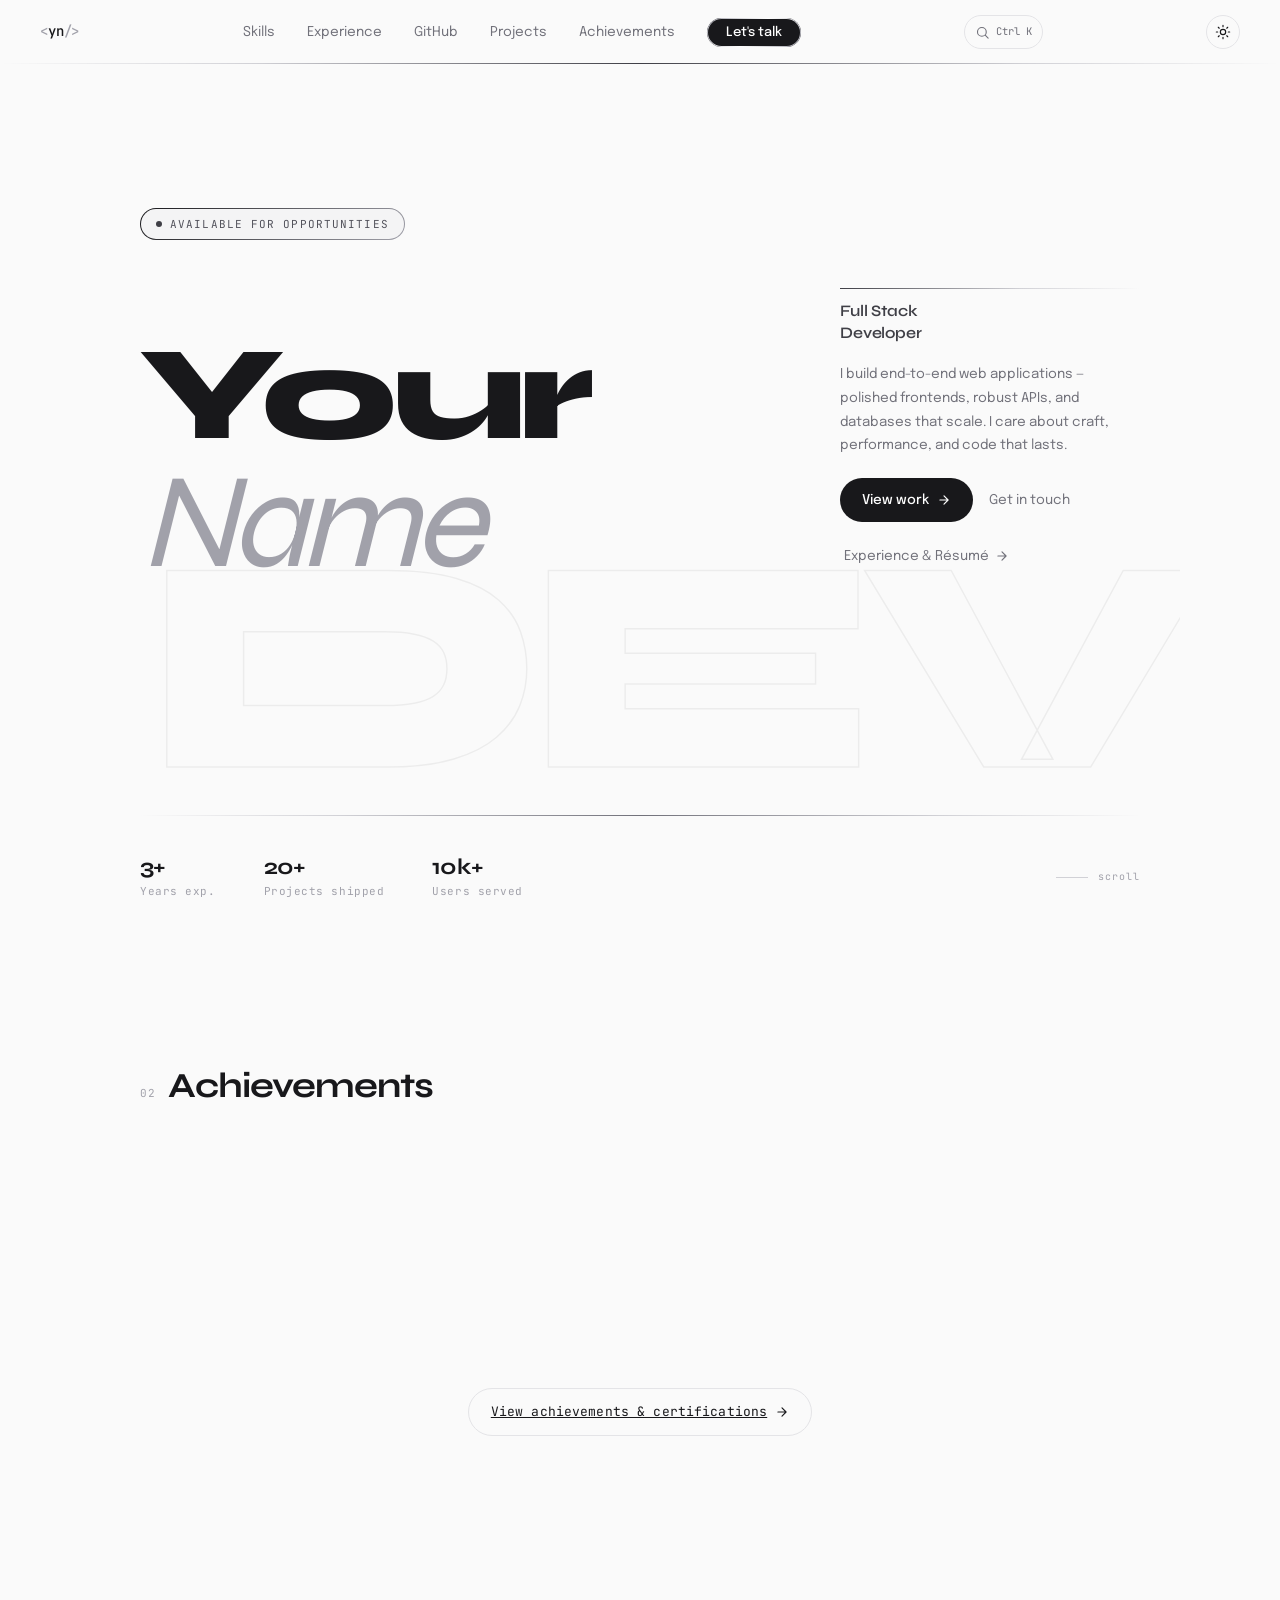
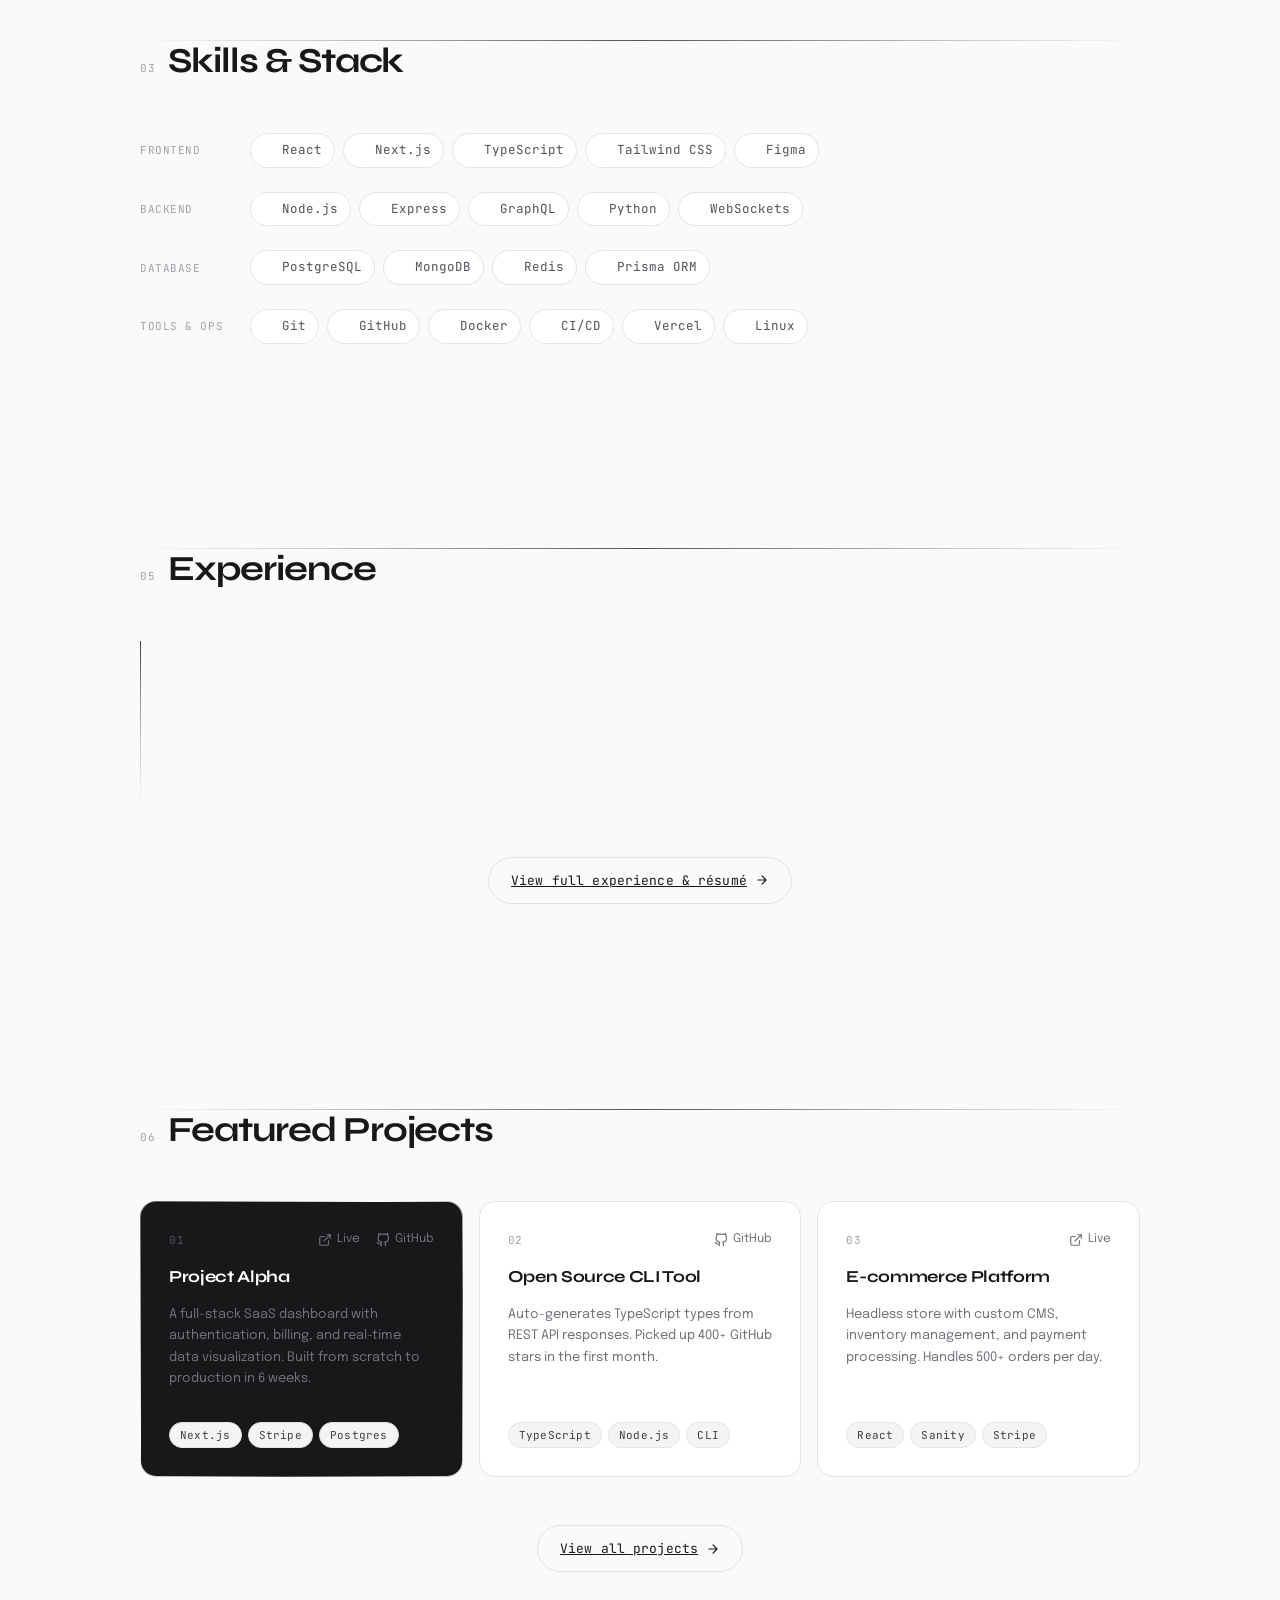
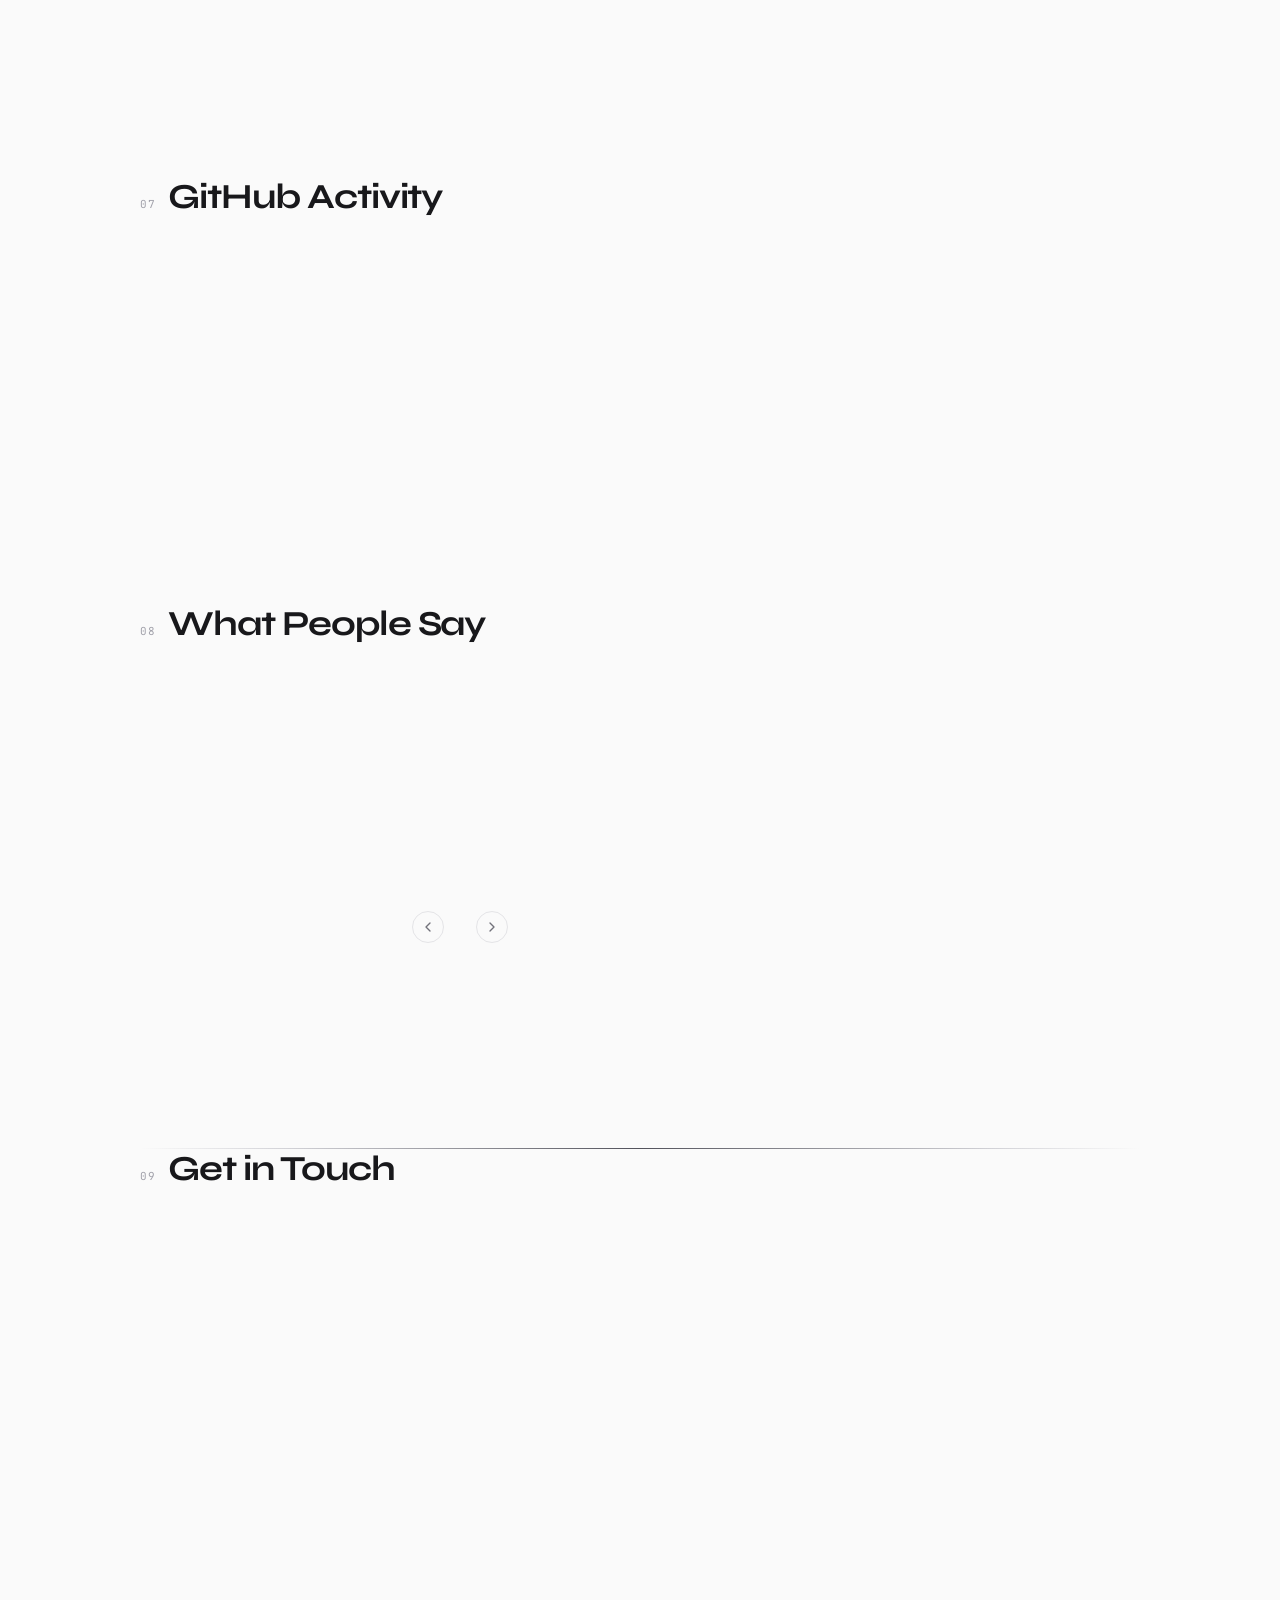
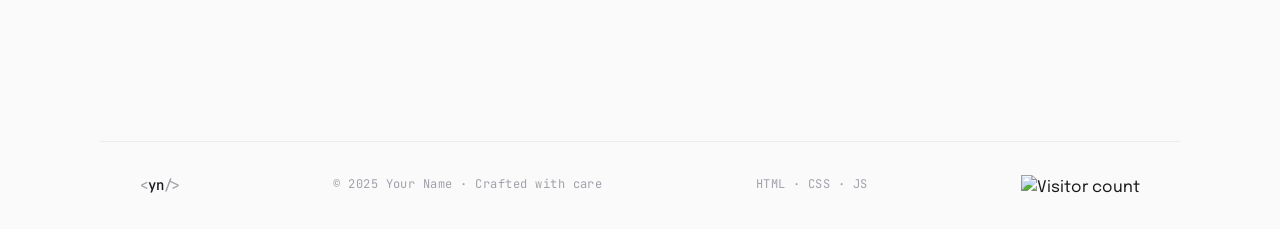
==== commit 5127ad34: "second ommit" ====
--- a/index.html
+++ b/index.html
@@ -72,16 +72,18 @@
     </a>
 
     <!--
-      Nav links list. On Home, in-page sections use "#anchor" hrefs;
-      elsewhere they point at "index.html#anchor" or a dedicated page
-      (e.g. "projects.html") since that content no longer lives here.
+      Nav links list. Every item points at a Home section — "#anchor"
+      when we're already on Home, "index.html#anchor" otherwise. None
+      of them link straight to a dedicated page; each teaser section
+      has its own "View all…" button for that (opens in a new tab —
+      see the .teaser-cta-link elements further down).
     -->
     <ul class="nav-links" id="navLinks">
       <li><a href="#skills">Skills</a></li>
-      <li><a href="experience.html">Experience</a></li>
+      <li><a href="#experience">Experience</a></li>
       <li><a href="#github">GitHub</a></li>
-      <li><a href="projects.html">Projects</a></li>
-      <li><a href="certifications.html">Certifications</a></li>
+      <li><a href="#projects">Projects</a></li>
+      <li><a href="#achievements">Achievements</a></li>
       <li><a href="#contact" class="nav-cta">Let's talk</a></li>
     </ul>
 
@@ -184,7 +186,7 @@
               this button just links there instead of calling
               window.print() directly. See experience.html.
             -->
-            <a href="experience.html" class="btn-ghost">
+            <a href="experience.html" class="btn-ghost" target="_blank" rel="noopener noreferrer">
               Experience &amp; Résumé
               <svg width="14" height="14" viewBox="0 0 24 24" fill="none"
                    stroke="currentColor" stroke-width="2"
@@ -266,7 +268,7 @@
             </svg>
           </div>
           <h3 class="achievement-title">Open Source Contributor</h3>
-          <p class="achievement-desc">Published a CLI tool as open source — see the case study on the <a href="projects.html">Projects page</a>.</p>
+          <p class="achievement-desc">Published a CLI tool as open source — see the case study on the <a href="projects.html" target="_blank" rel="noopener noreferrer">Projects page</a>.</p>
         </div>
 
         <div class="achievement-badge">
@@ -292,7 +294,7 @@
       </div><!-- /achievements-strip -->
     
       <div class="teaser-cta">
-        <a class="teaser-cta-link" href="certifications.html">
+        <a class="teaser-cta-link" href="certifications.html" target="_blank" rel="noopener noreferrer">
           View achievements &amp; certifications
           <svg width="14" height="14" viewBox="0 0 24 24" fill="none" stroke="currentColor" stroke-width="2" stroke-linecap="round" stroke-linejoin="round" aria-hidden="true">
             <path d="M5 12h14M12 5l7 7-7 7"/>
@@ -480,7 +482,7 @@
       </div><!-- /timeline -->
 
       <div class="teaser-cta">
-        <a class="teaser-cta-link" href="experience.html">
+        <a class="teaser-cta-link" href="experience.html" target="_blank" rel="noopener noreferrer">
           View full experience &amp; résumé
           <svg width="14" height="14" viewBox="0 0 24 24" fill="none" stroke="currentColor" stroke-width="2" stroke-linecap="round" stroke-linejoin="round" aria-hidden="true">
             <path d="M5 12h14M12 5l7 7-7 7"/>
@@ -614,7 +616,7 @@
       </div><!-- /projects-grid -->
 
       <div class="teaser-cta">
-        <a class="teaser-cta-link" href="projects.html">
+        <a class="teaser-cta-link" href="projects.html" target="_blank" rel="noopener noreferrer">
           View all projects
           <svg width="14" height="14" viewBox="0 0 24 24" fill="none" stroke="currentColor" stroke-width="2" stroke-linecap="round" stroke-linejoin="round" aria-hidden="true">
             <path d="M5 12h14M12 5l7 7-7 7"/>
@@ -1117,10 +1119,14 @@
     role="dialog" + aria-modal so screen readers treat it as a proper
     modal rather than page content that happens to be on top.
 
-    MULTI-PAGE ADDITION: data-href is either a same-page anchor ("#...")
-    which still smooth-scrolls, or a cross-page link ("projects.html",
-    "index.html#skills") which main.js now navigates to directly —
-    see the updated activate() logic in initCommandPalette().
+    MULTI-PAGE ADDITION: data-href is one of three things, and
+    activate() in main.js (initCommandPalette) branches on which:
+      • "#anchor"          → smooth-scrolls within the current page
+      • "index.html#..."   → same-tab navigation back to Home
+      • "projects.html" etc → opens that dedicated page in a NEW TAB
+        (rel=noopener) — same rule as the "View all…" teaser buttons,
+        so jumping to a dedicated page from the palette never loses
+        your place on the current one.
   -->
   <div class="cmdk-overlay" id="cmdkOverlay" hidden>
     <div class="cmdk-panel" role="dialog" aria-modal="true" aria-label="Command palette">
@@ -1137,7 +1143,7 @@
       </div>
 
       <ul class="cmdk-list" id="cmdkList">
-        <li class="cmdk-item" data-href="#hero" data-keywords="home top start">
+        <li class="cmdk-item" data-href="#home" data-keywords="home top start">
           <span class="cmdk-item-label">Home</span>
           <span class="cmdk-item-hint">Section</span>
         </li>
@@ -1155,15 +1161,15 @@
         </li>
         <li class="cmdk-item" data-href="experience.html" data-keywords="work jobs history timeline resume cv download">
           <span class="cmdk-item-label">Experience & Résumé</span>
-          <span class="cmdk-item-hint">Section</span>
+          <span class="cmdk-item-hint">New tab</span>
         </li>
         <li class="cmdk-item" data-href="projects.html" data-keywords="work portfolio case study">
           <span class="cmdk-item-label">Projects</span>
-          <span class="cmdk-item-hint">Section</span>
+          <span class="cmdk-item-hint">New tab</span>
         </li>
         <li class="cmdk-item" data-href="certifications.html" data-keywords="credentials courses badges milestones achievements">
           <span class="cmdk-item-label">Certifications & Achievements</span>
-          <span class="cmdk-item-hint">Section</span>
+          <span class="cmdk-item-hint">New tab</span>
         </li>
         <li class="cmdk-item" data-href="#github" data-keywords="repos stars followers code activity">
           <span class="cmdk-item-label">GitHub Activity</span>
